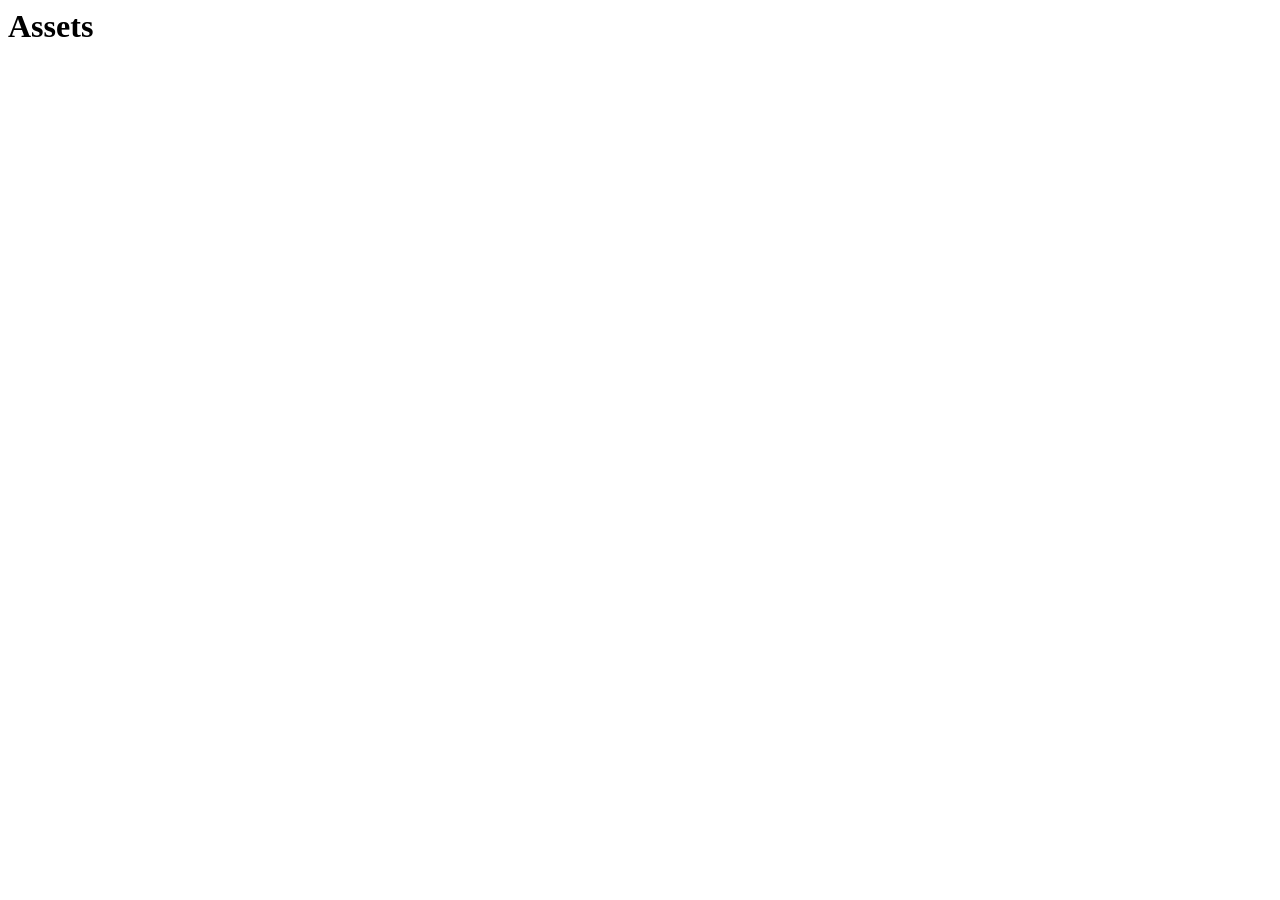
==== assets.html @ 7996a9a6 "første commit" ====
<html lang="da">
  <head>
    <meta charset="UTF-8" />
    <meta name="viewport" content="width=device-width, initial-scale=1.0" />
    <title>Document</title>
  </head>
  <body>
    <h1>Assets</h1>
  </body>
</html>
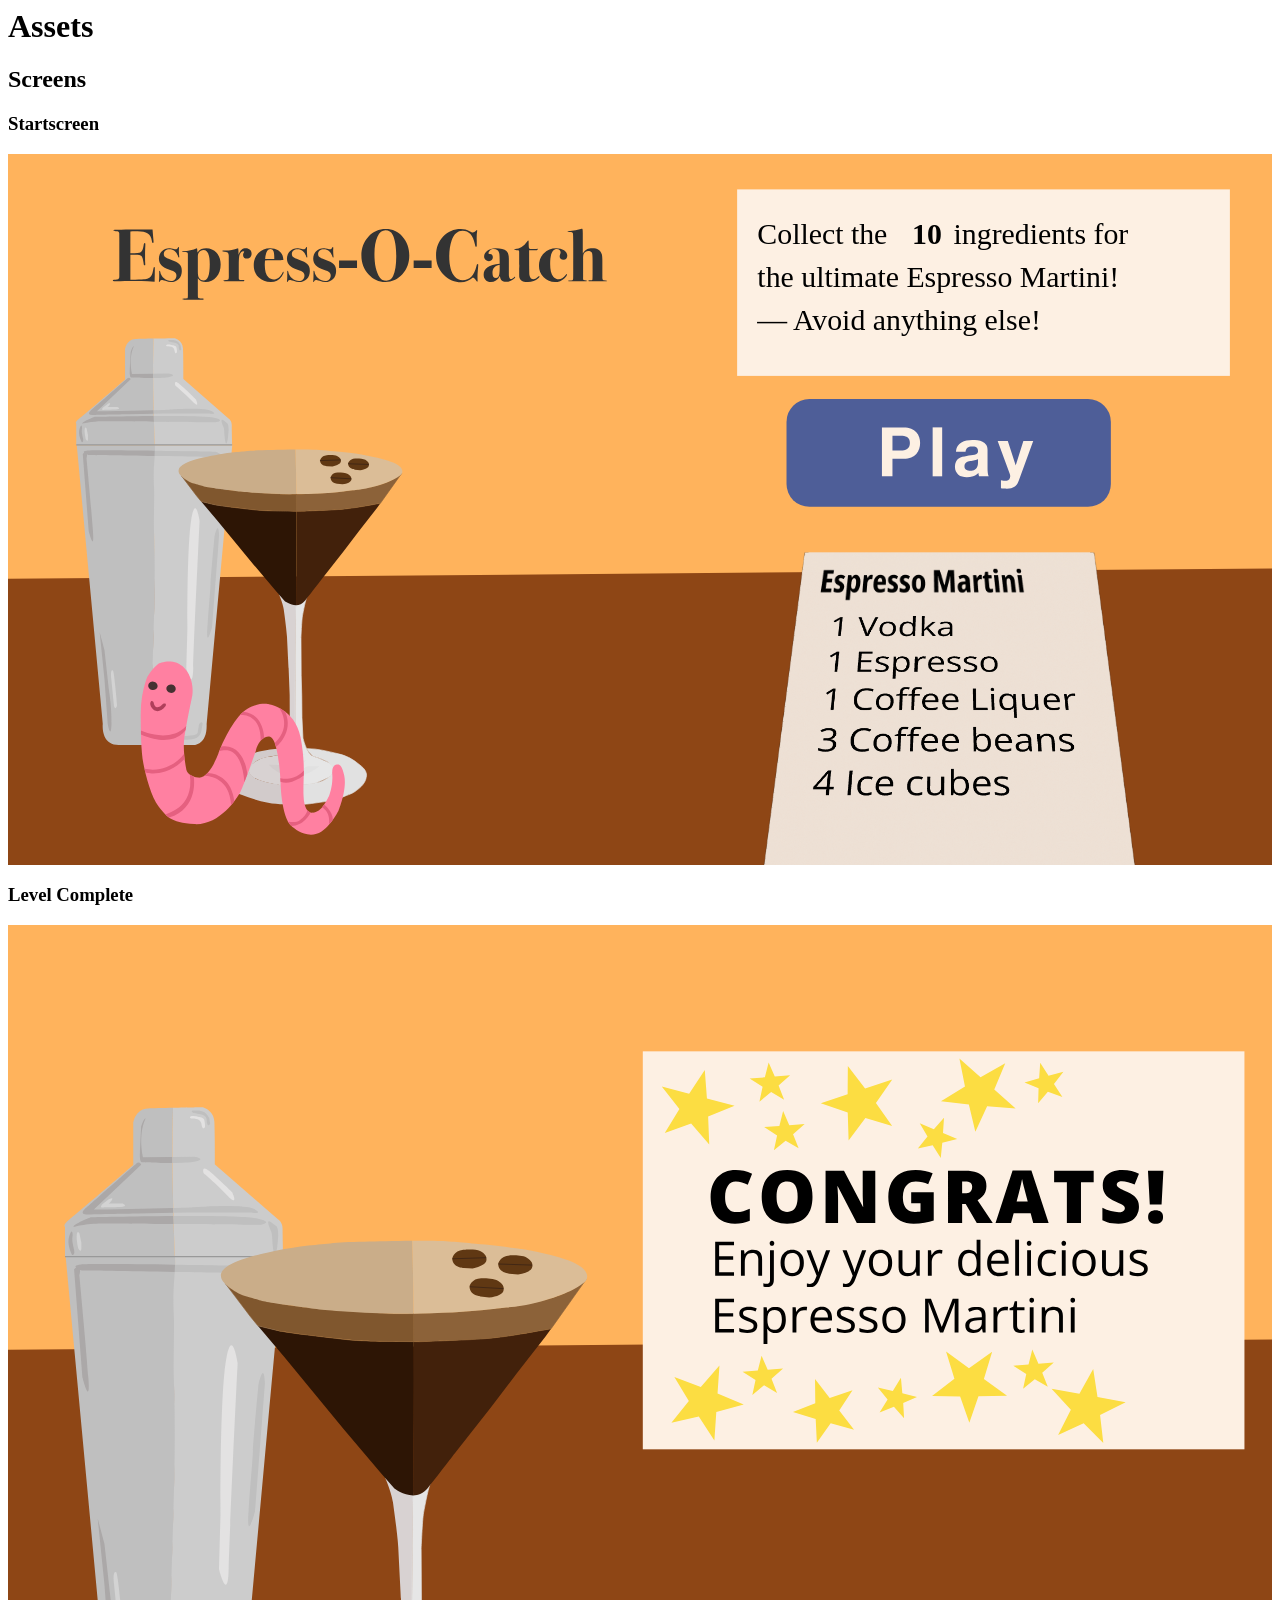
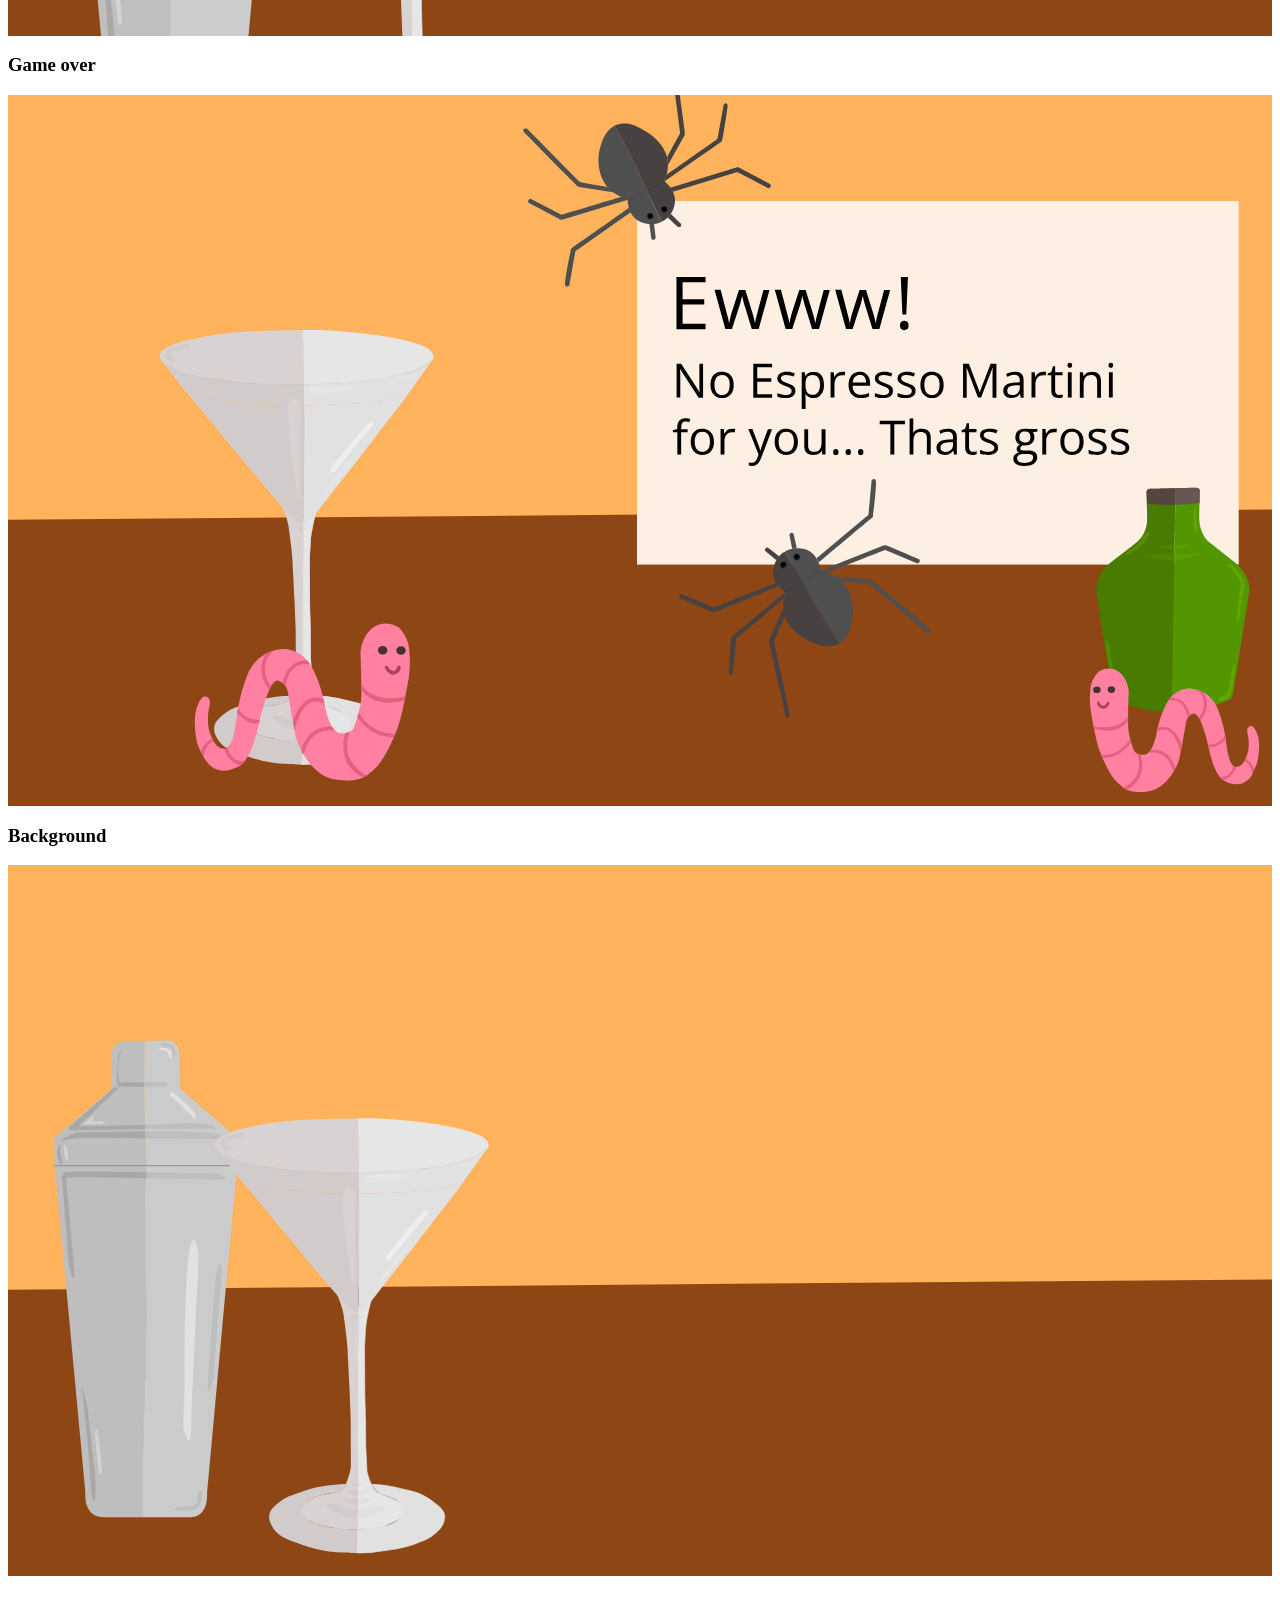
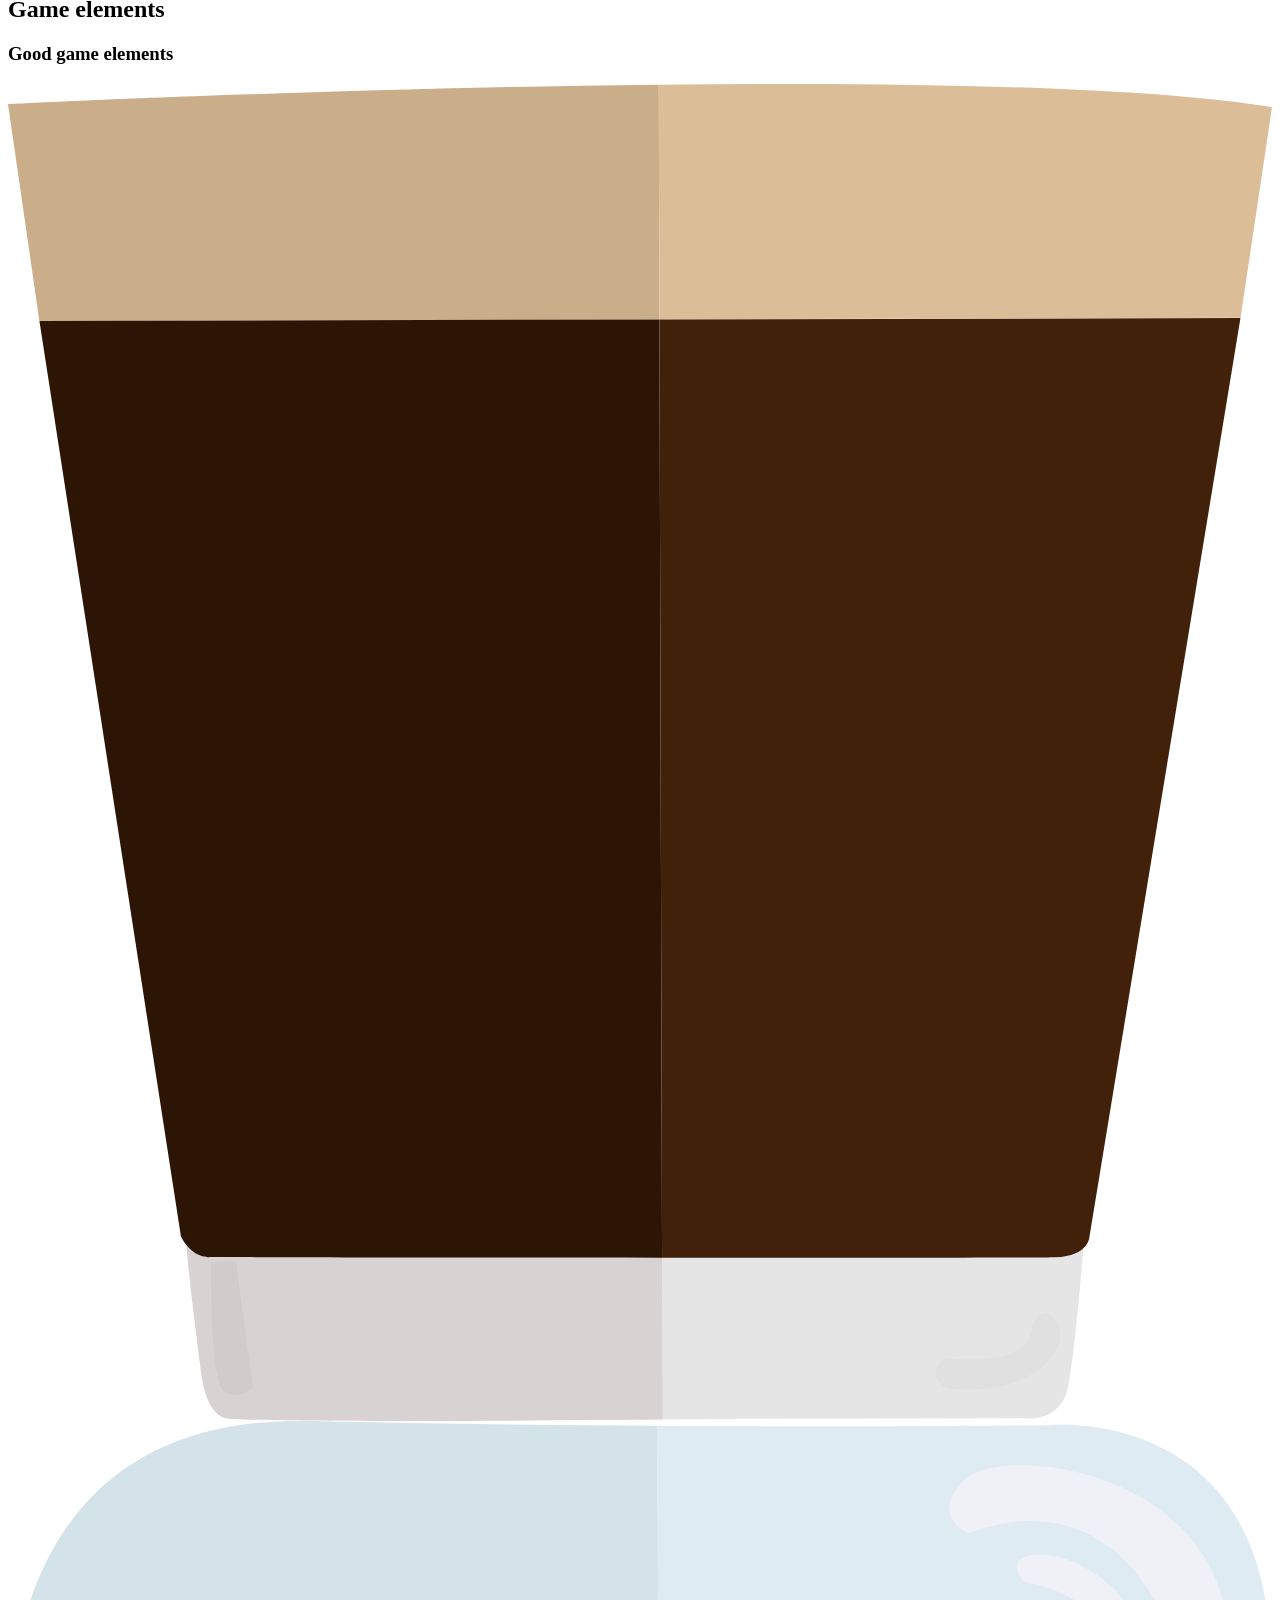
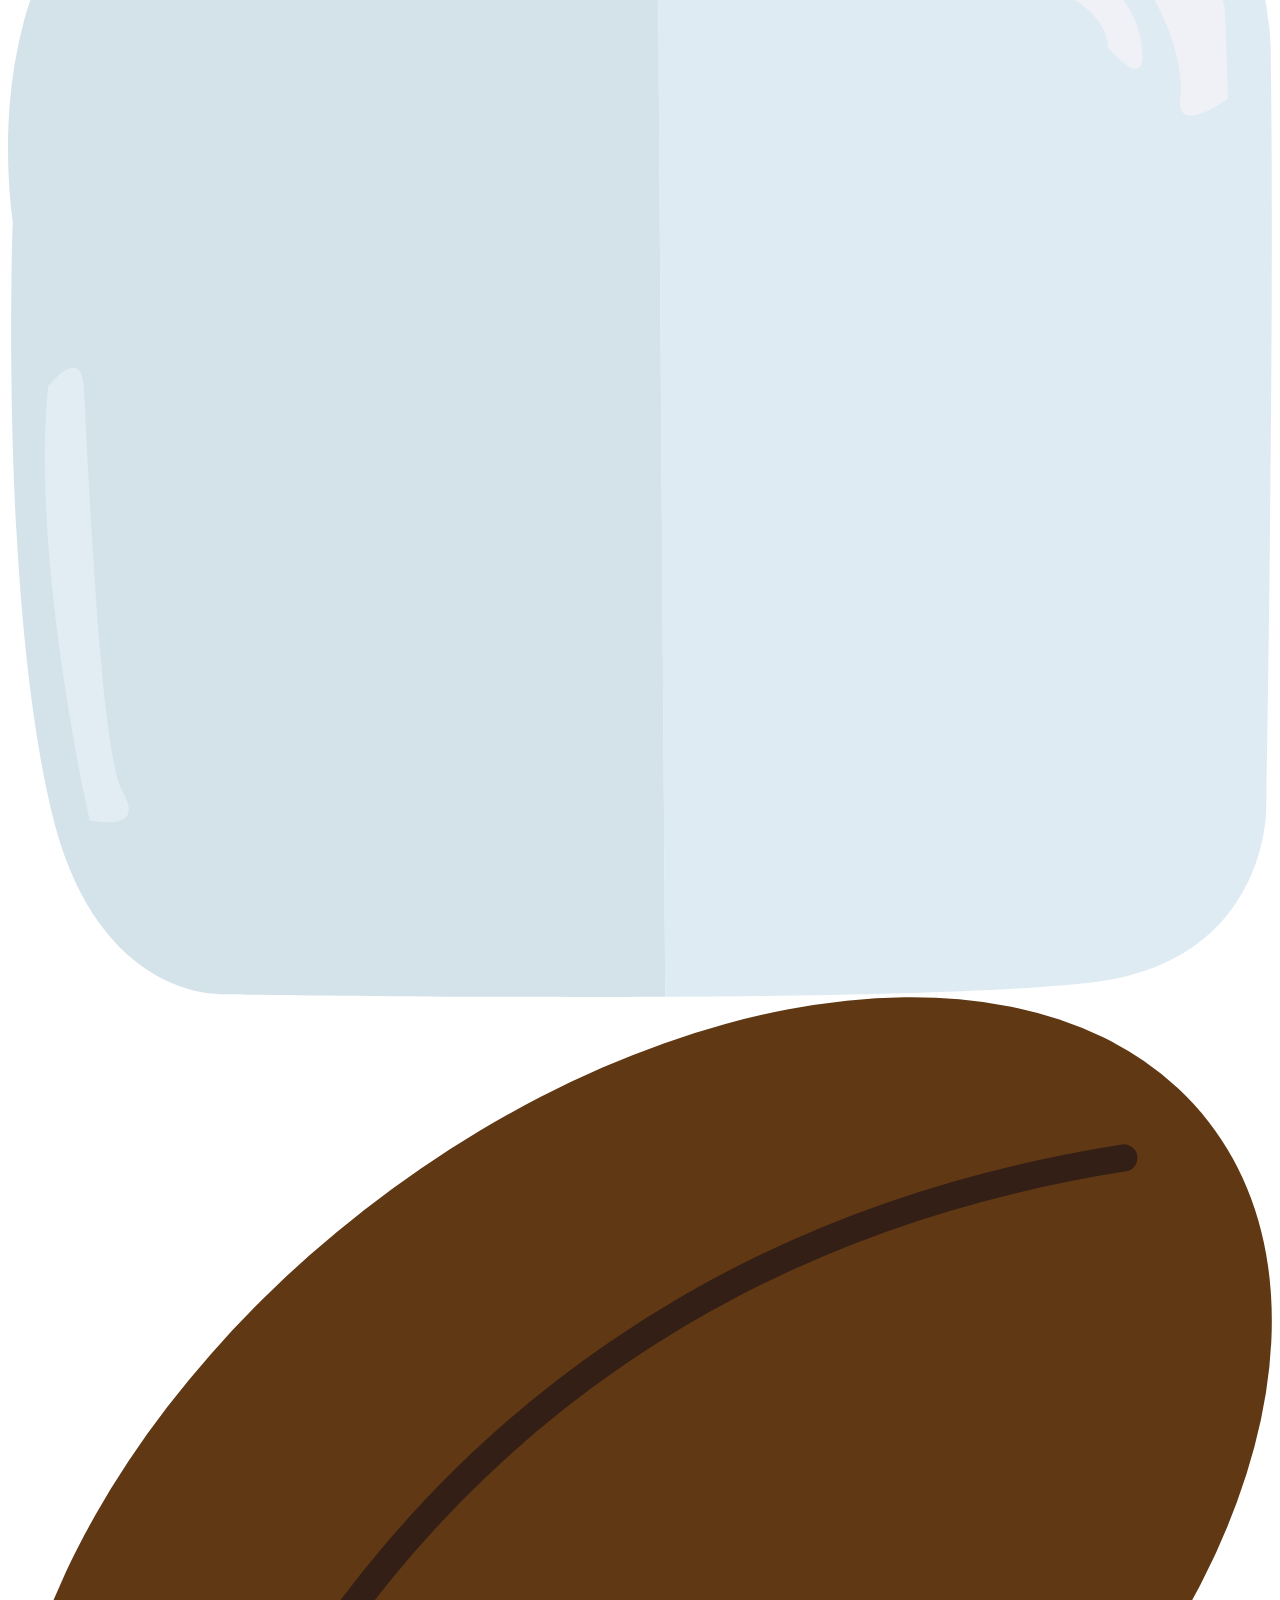
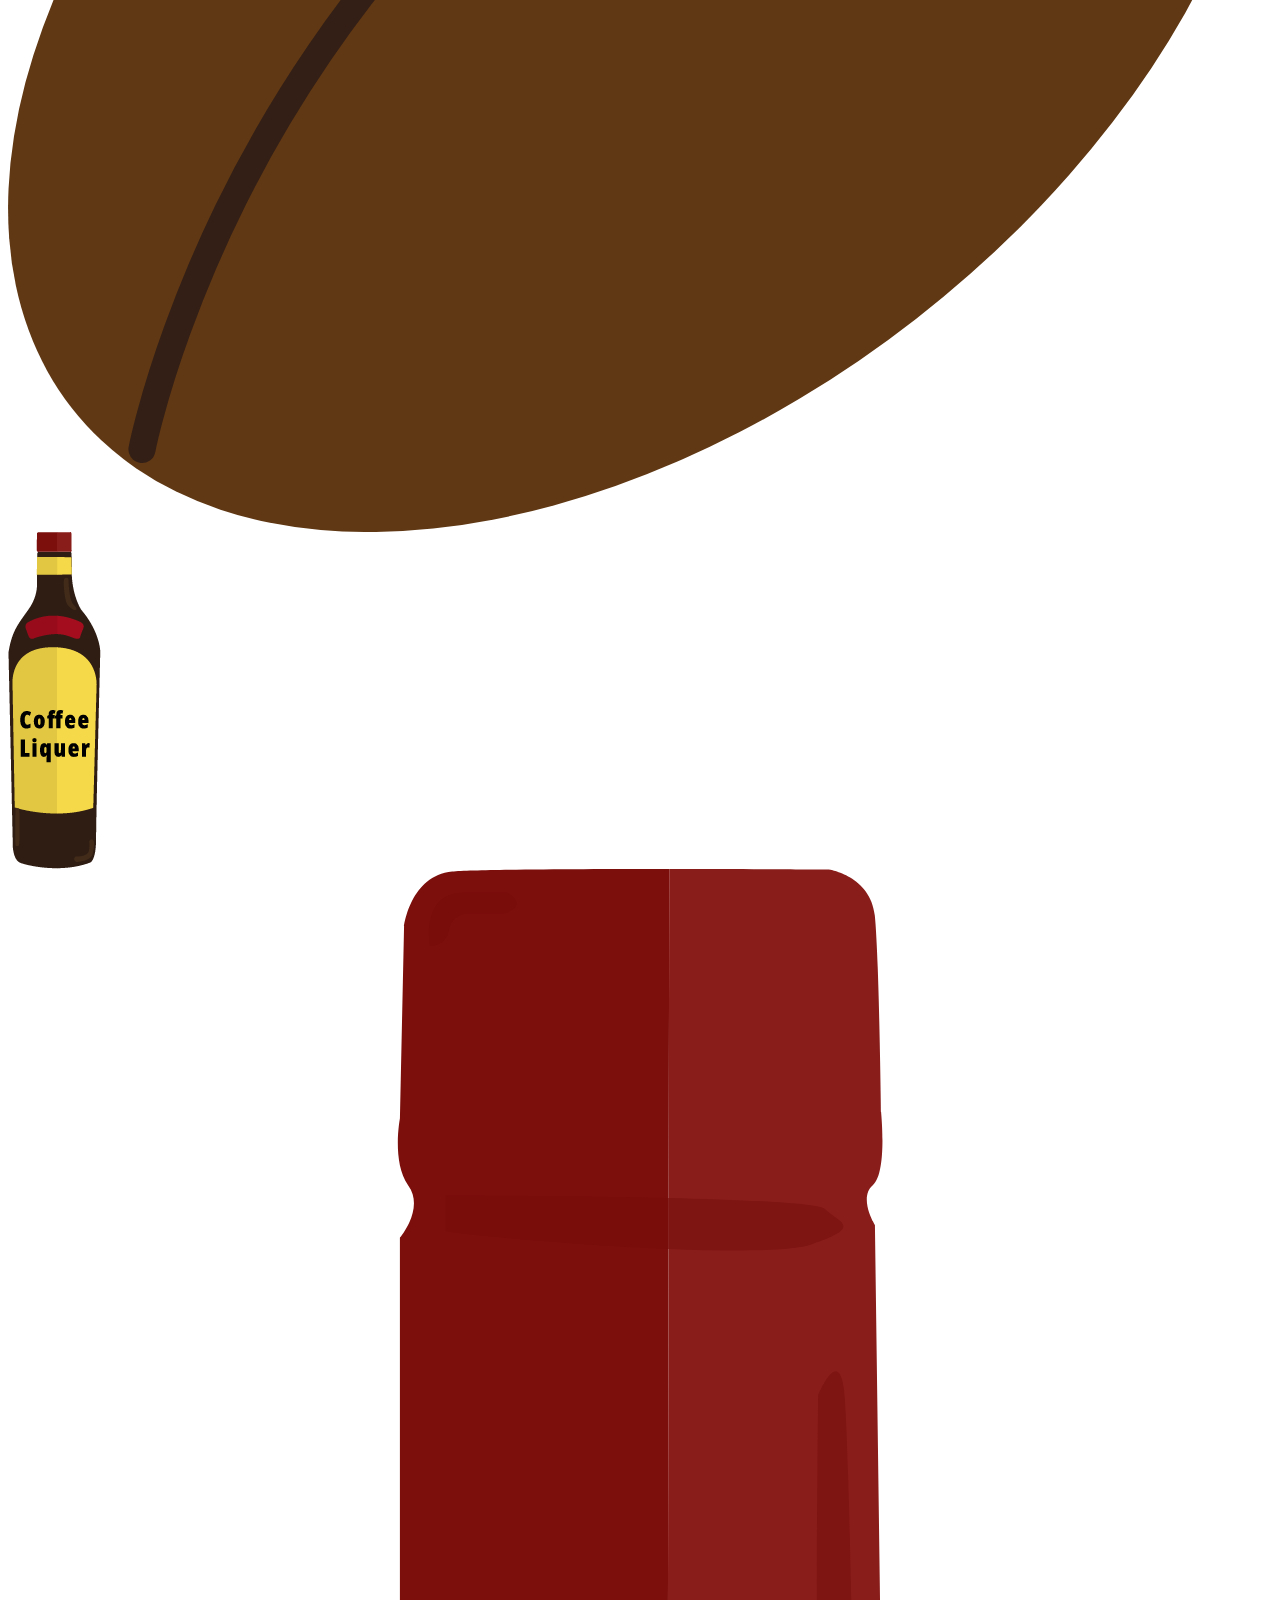
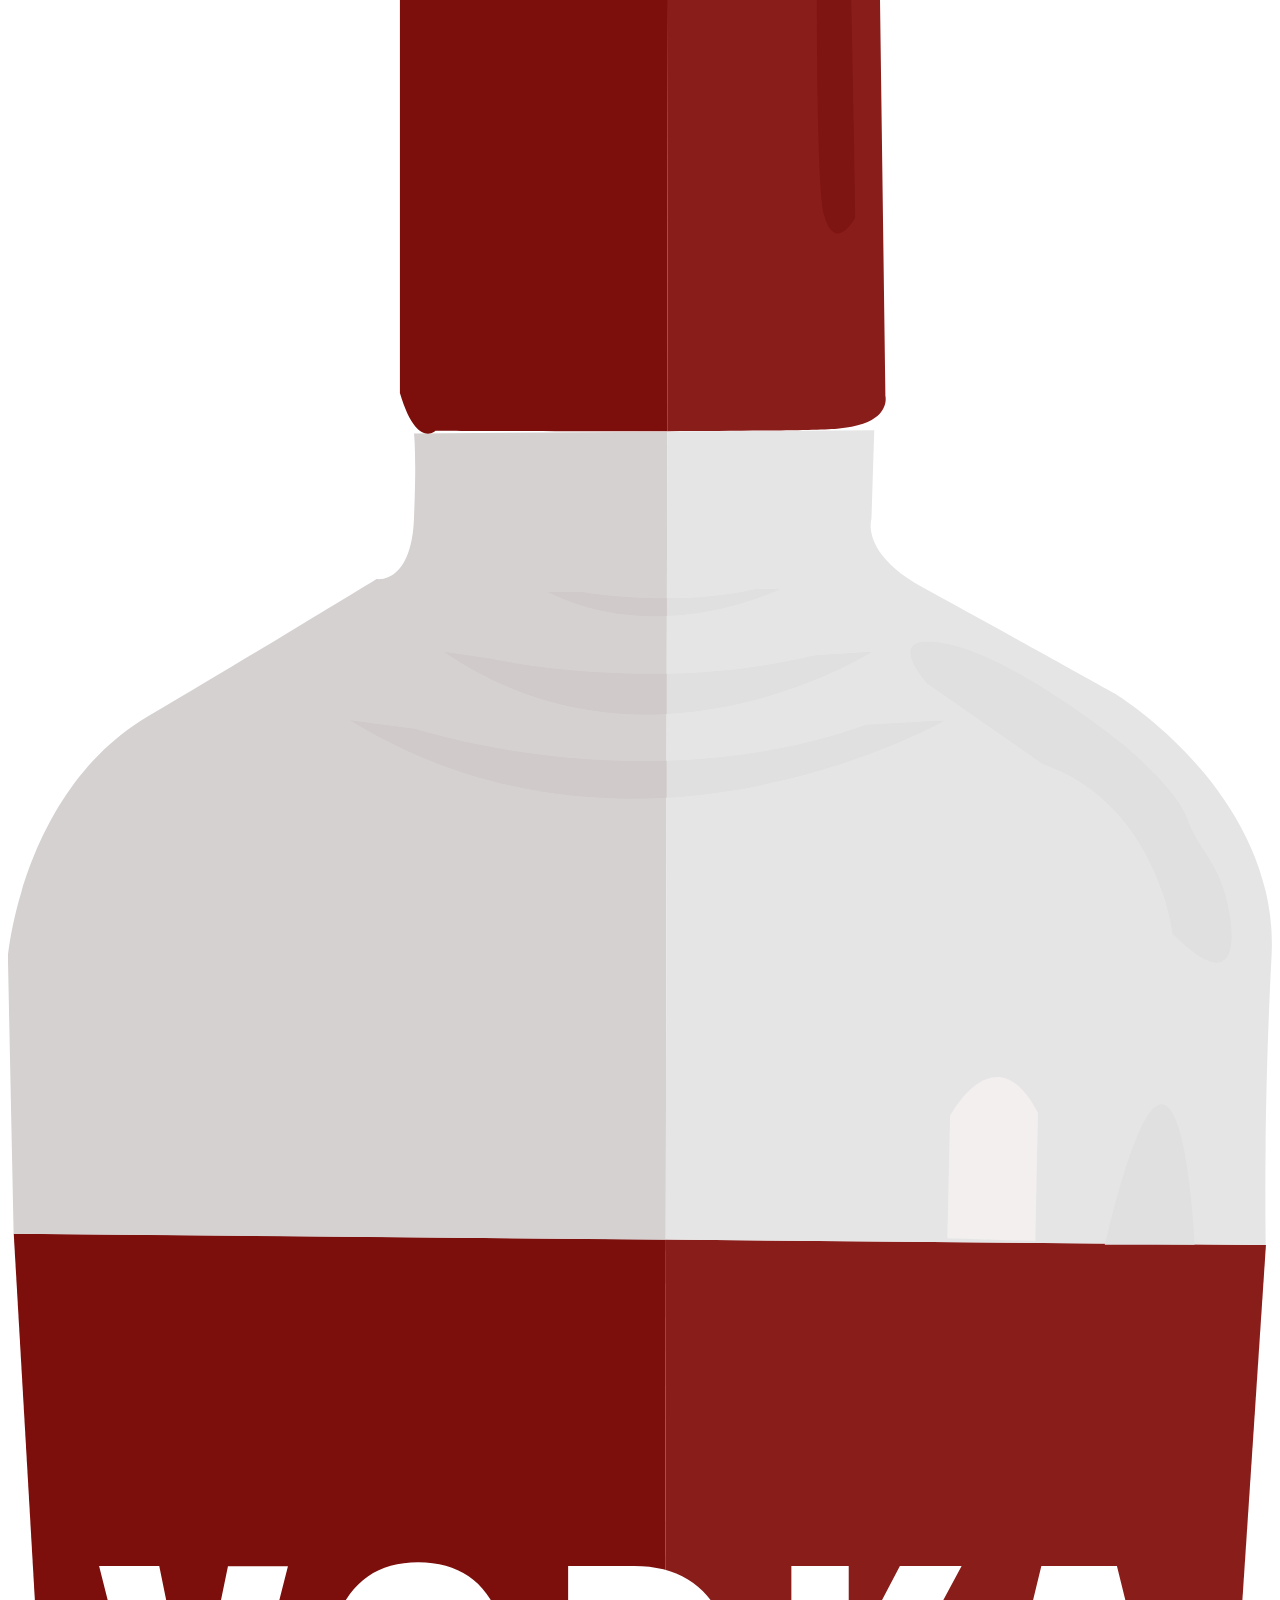
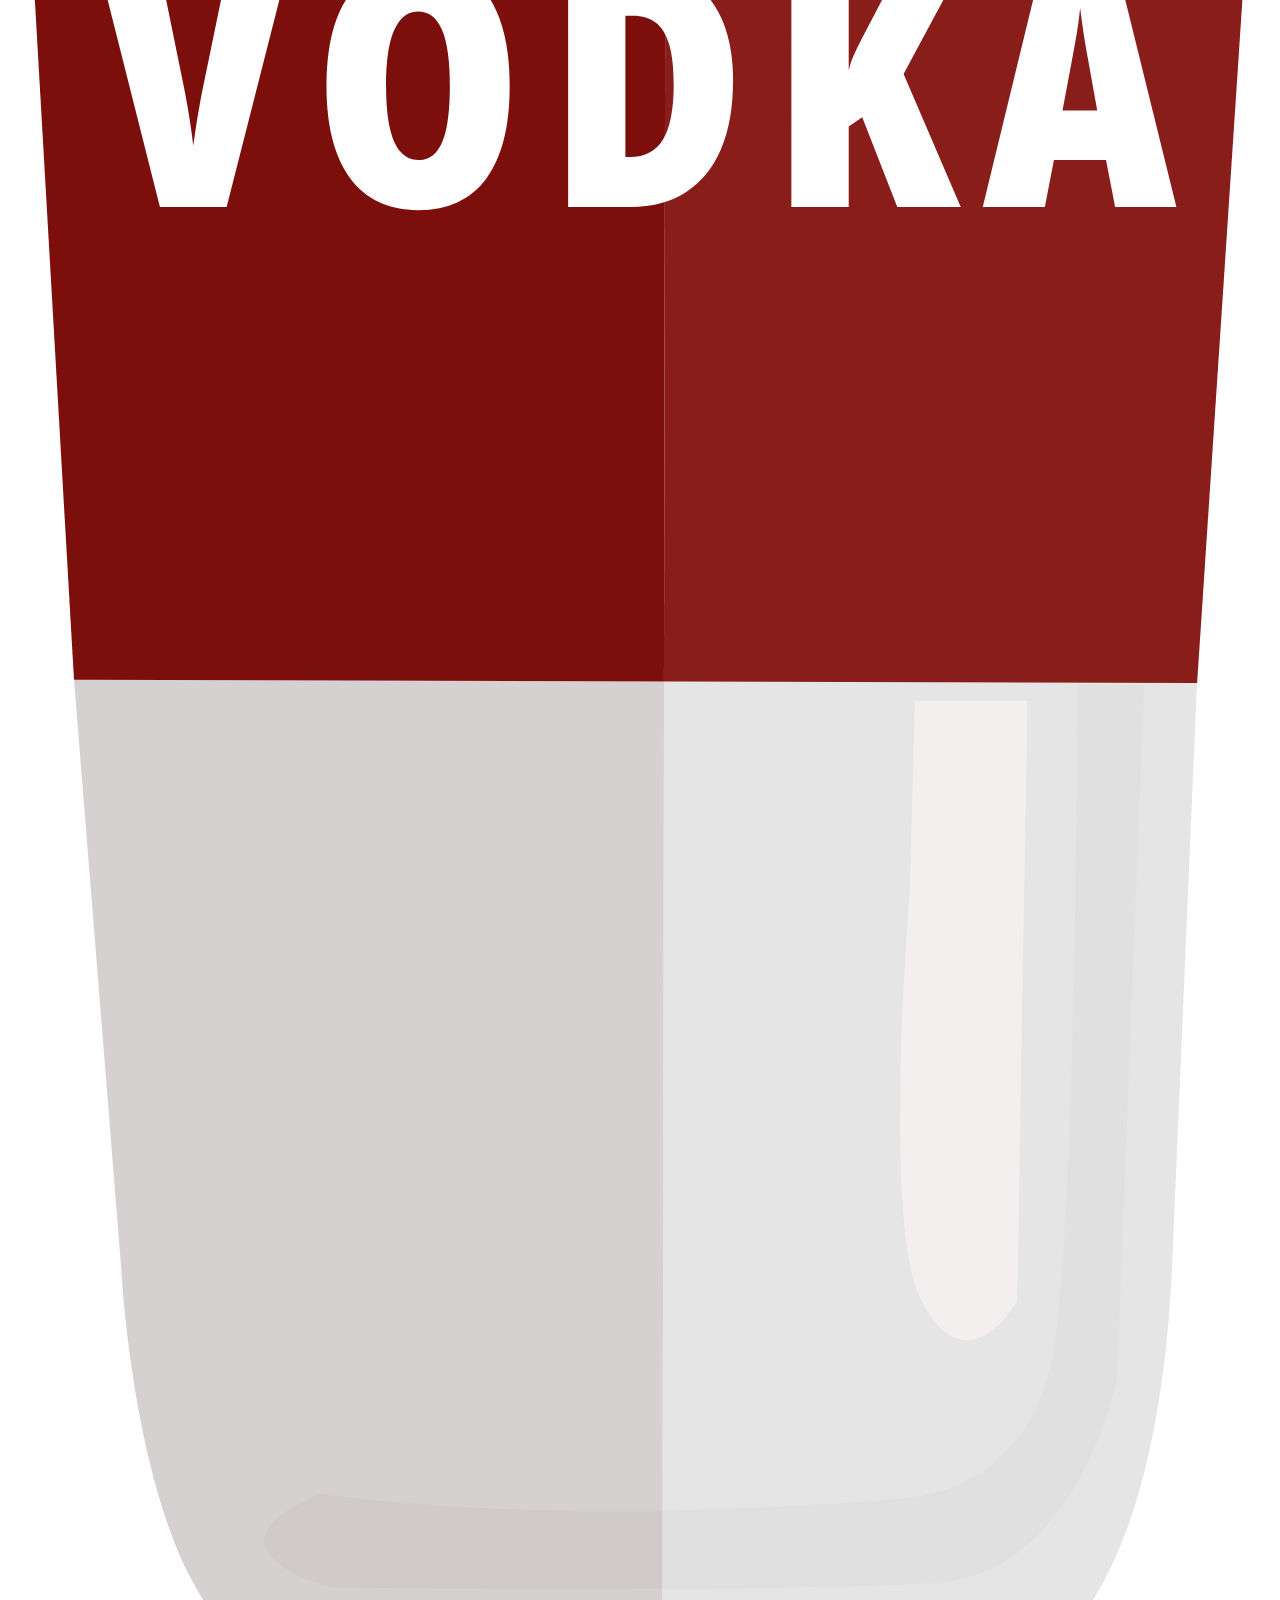
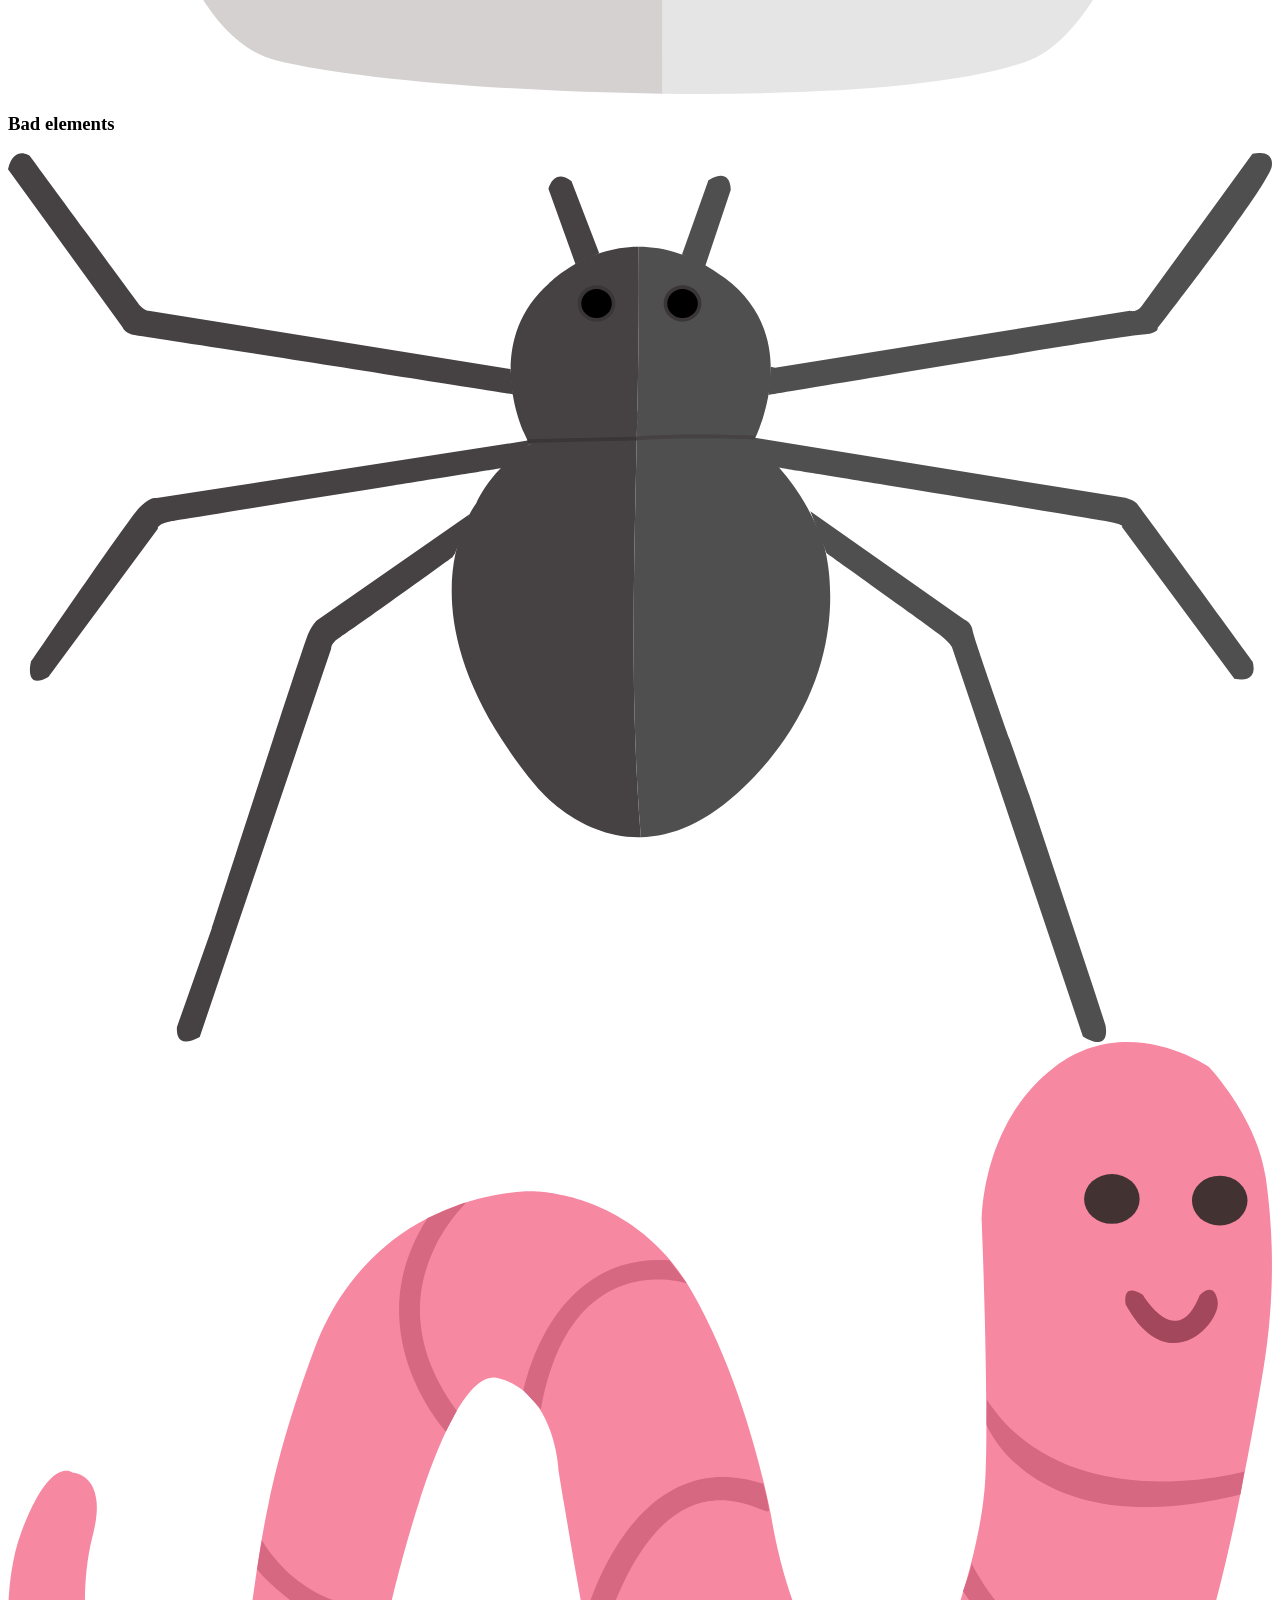
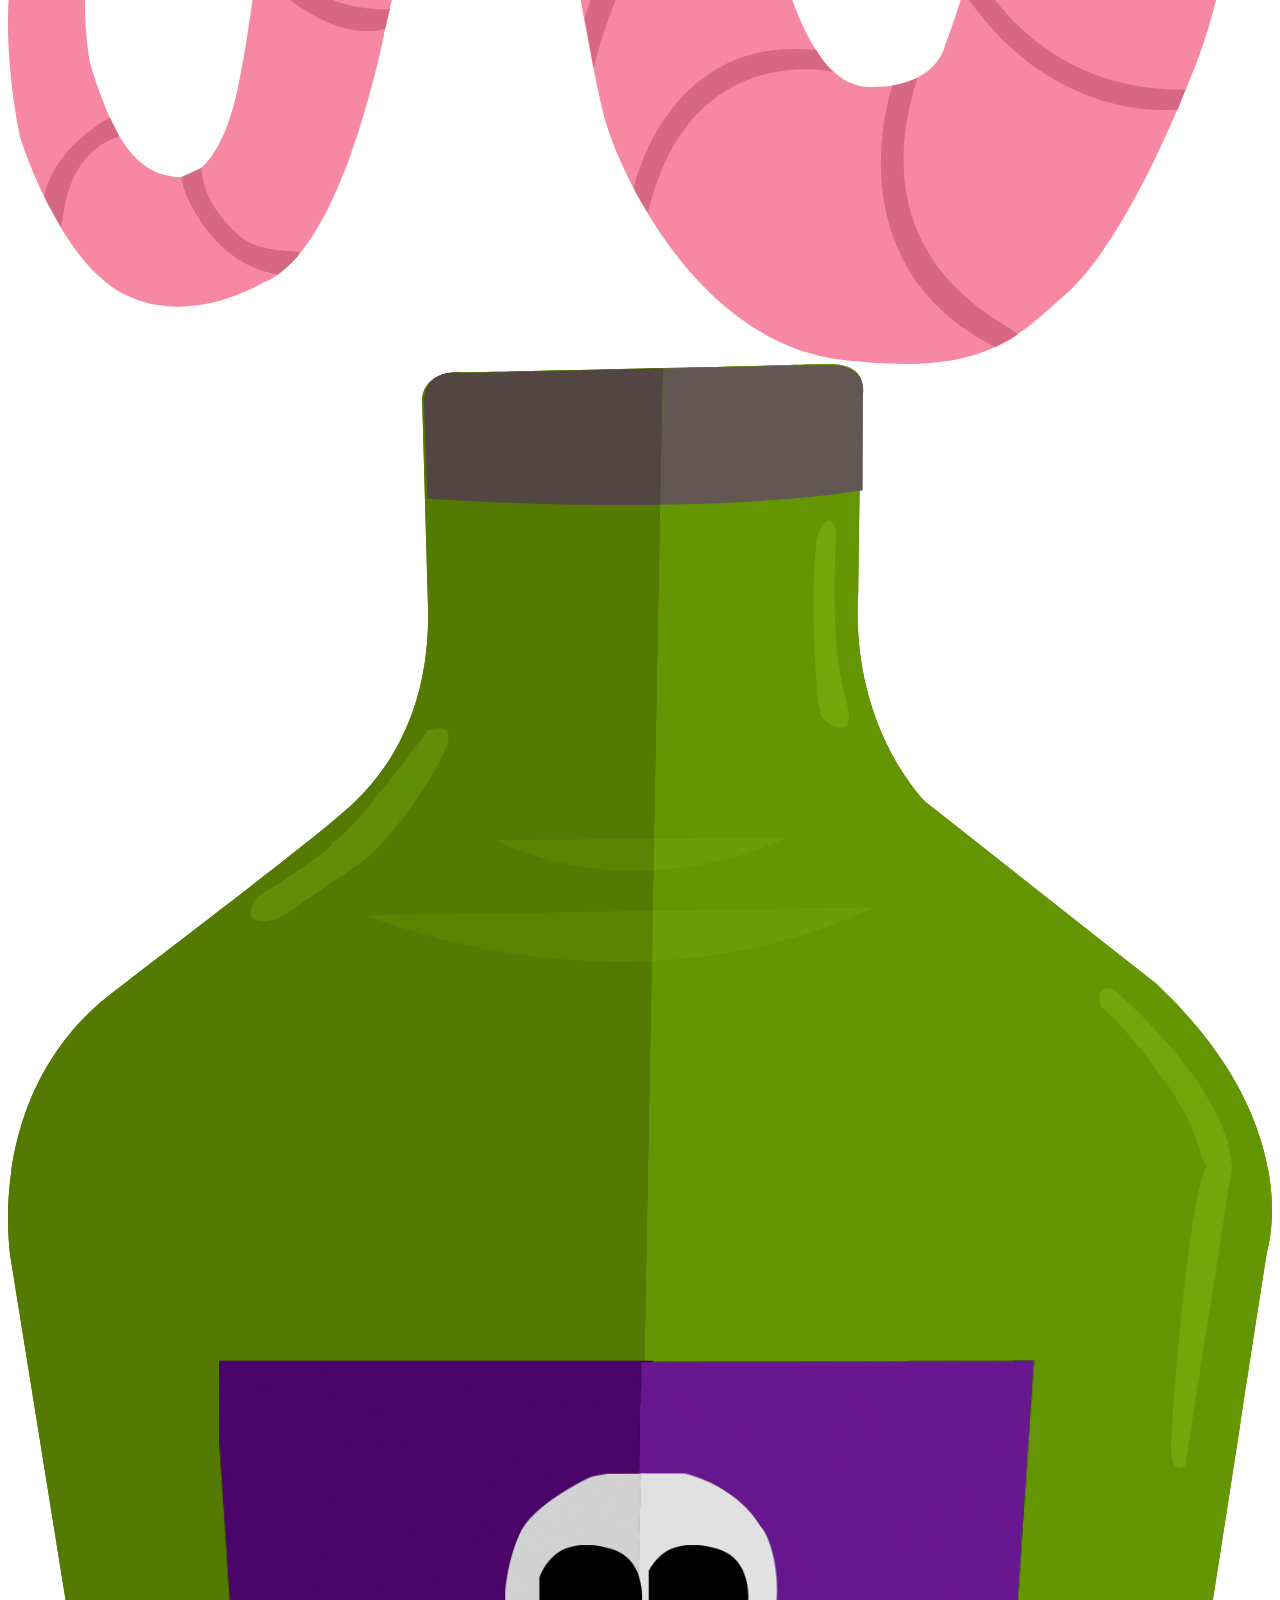
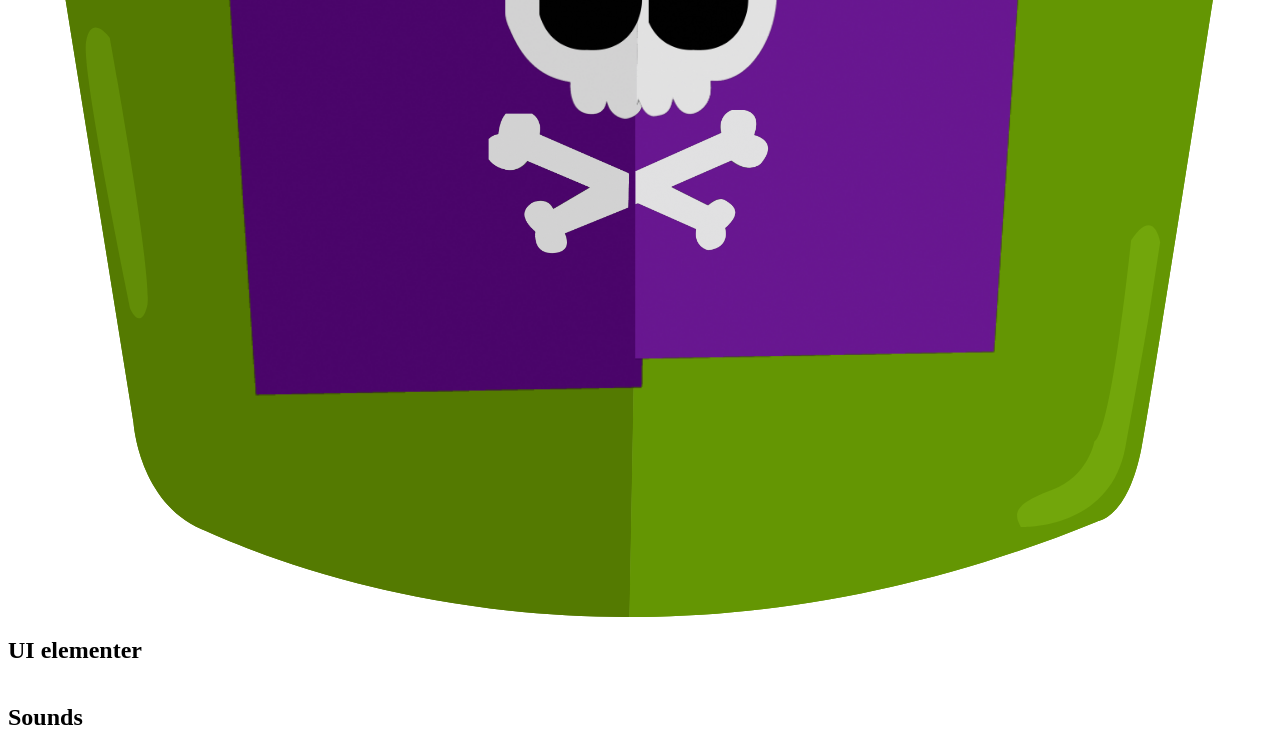
==== commit f8787d3f: "Assets" ====
--- a/assets.html
+++ b/assets.html
@@ -2,9 +2,38 @@
   <head>
     <meta charset="UTF-8" />
     <meta name="viewport" content="width=device-width, initial-scale=1.0" />
-    <title>Document</title>
+    <title>Assets</title>
   </head>
   <body>
-    <h1>Assets</h1>
+    <main>
+      <h1>Assets</h1>
+      <h2>Screens</h2>
+      <article>
+        <h3>Startscreen</h3>
+        <img src="svg/forside.svg" alt="Startscreen" />
+        <h3>Level Complete</h3>
+        <img src="svg/levelcomplete.svg" alt="Level complete" />
+        <h3>Game over</h3>
+        <img src="svg/gameover.svg" alt="Game over" />
+        <h3>Background</h3>
+        <img src="svg/spilskærm.svg" alt="Game background" />
+      </article>
+      <h2>Game elements</h2>
+      <article>
+        <h3>Good game elements</h3>
+        <img src="svg/espresso.svg" alt="Espresso" />
+        <img src="svg/isterning.svg" alt="Icecube" />
+        <img src="svg/kaffebonne.svg" alt="Coffee bean" />
+        <img src="svg/kahlua.png" alt="Coffee liquor" />
+        <img src="svg/vodka.svg" alt="" />
+        <h3>Bad elements</h3>
+        <img src="svg/edderkop.svg" alt="Spider" />
+        <img src="svg/orm.svg" alt="Worm" />
+        <img src="svg/gift.svg" alt="Poison" />
+      </article>
+      <h2>UI elementer</h2>
+      <article><img src="" alt="" /></article>
+      <h2>Sounds</h2>
+    </main>
   </body>
 </html>
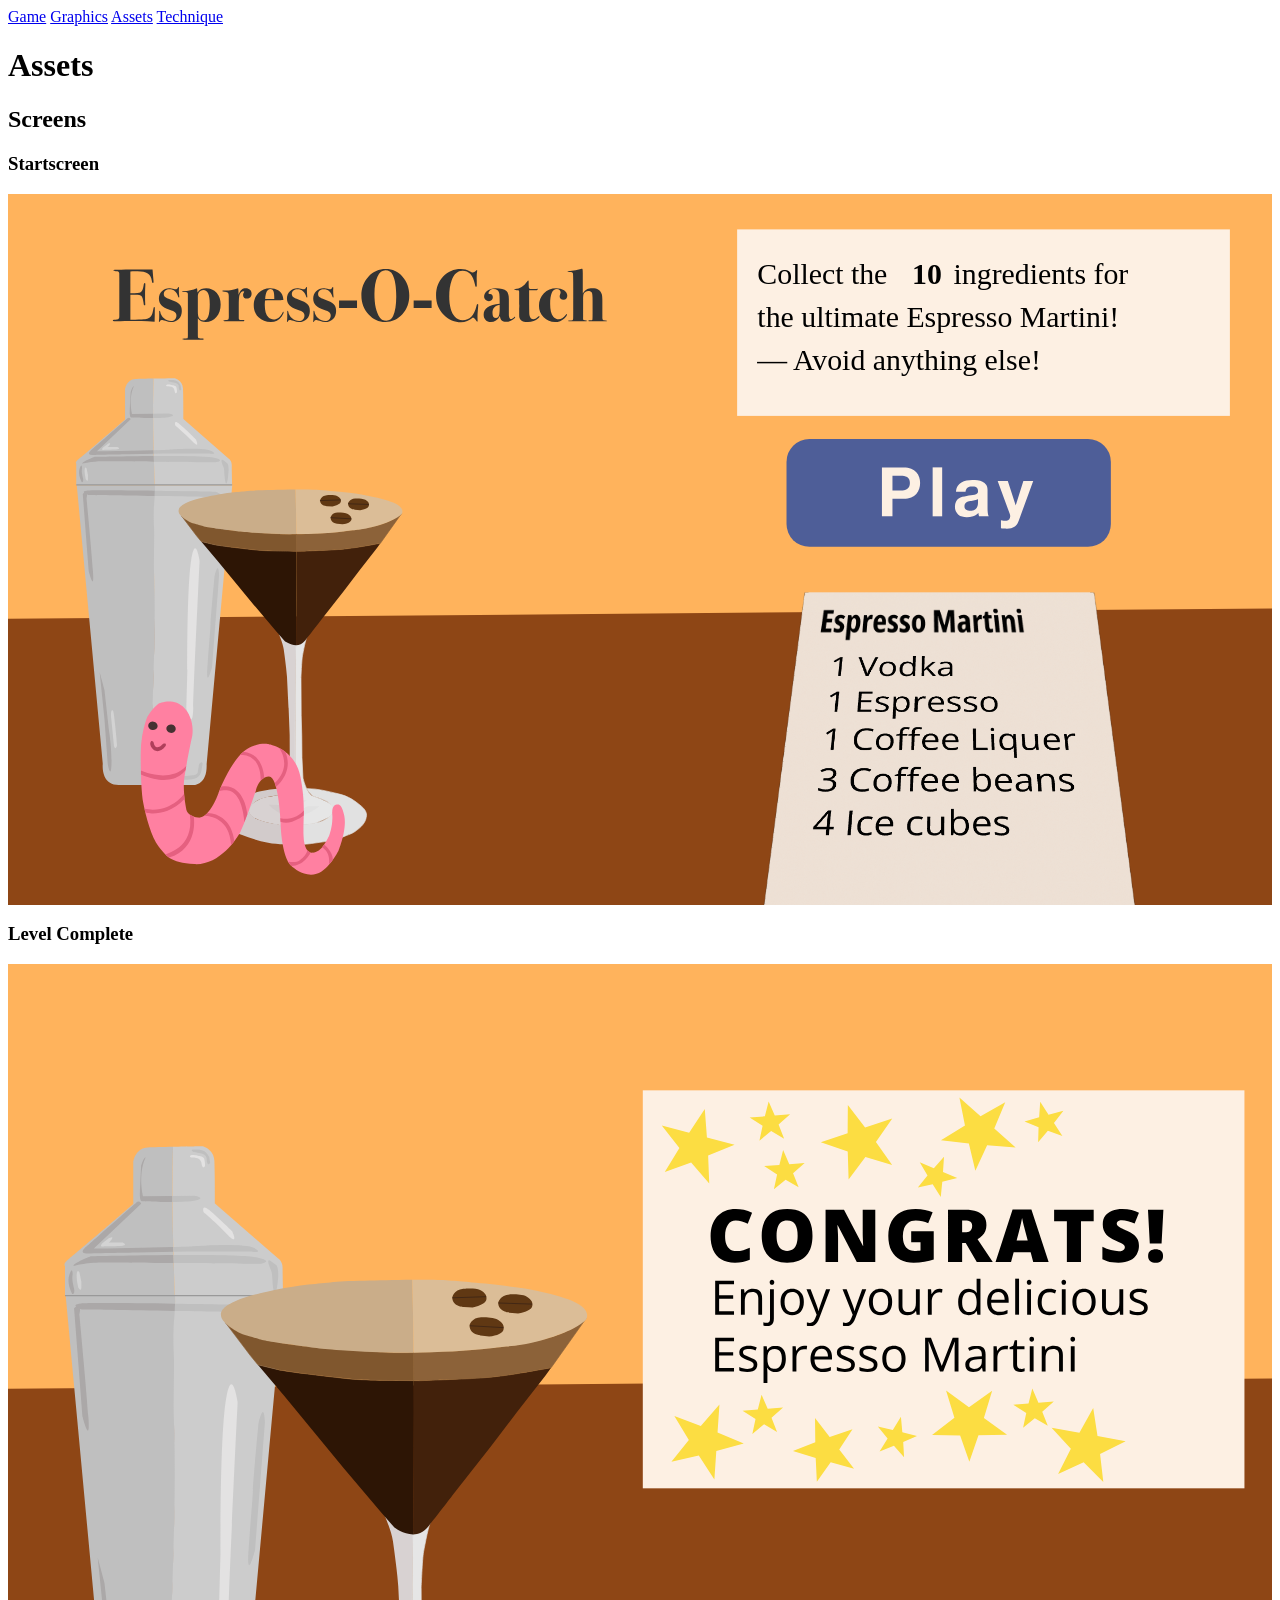
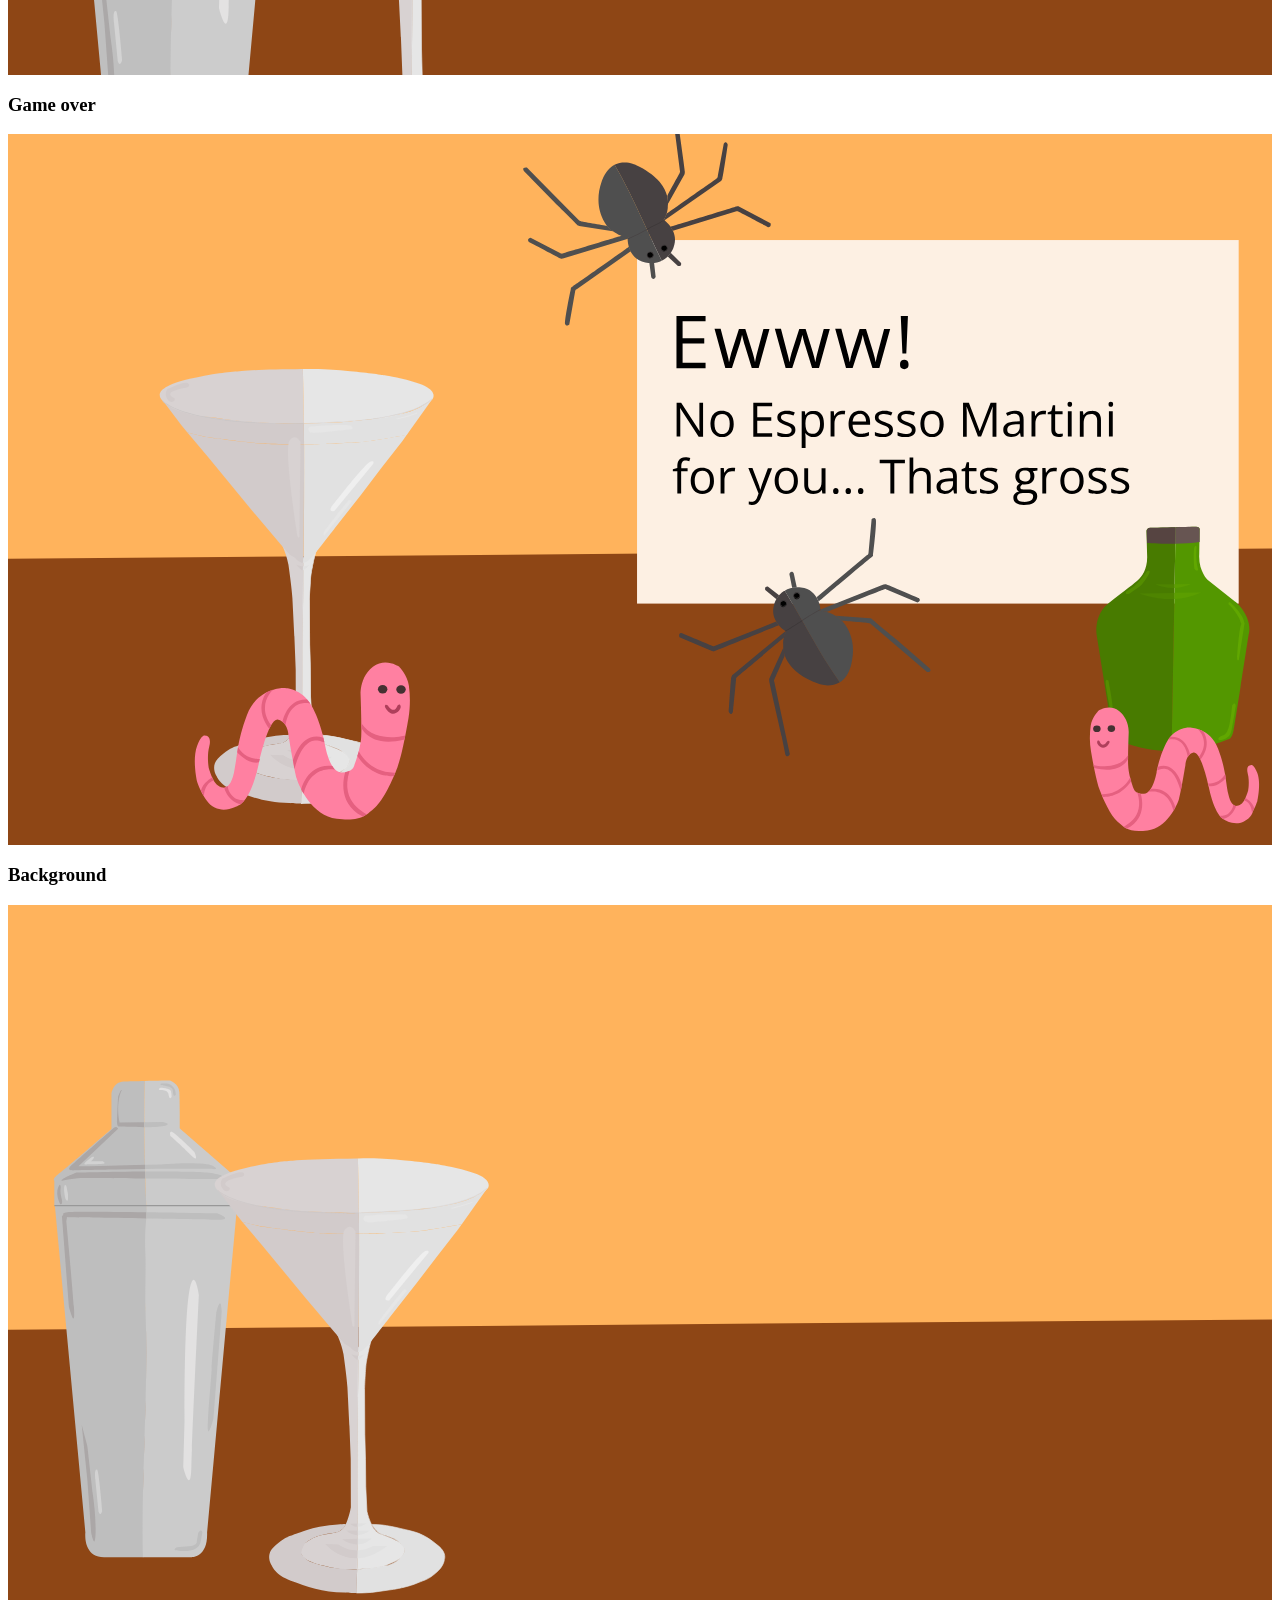
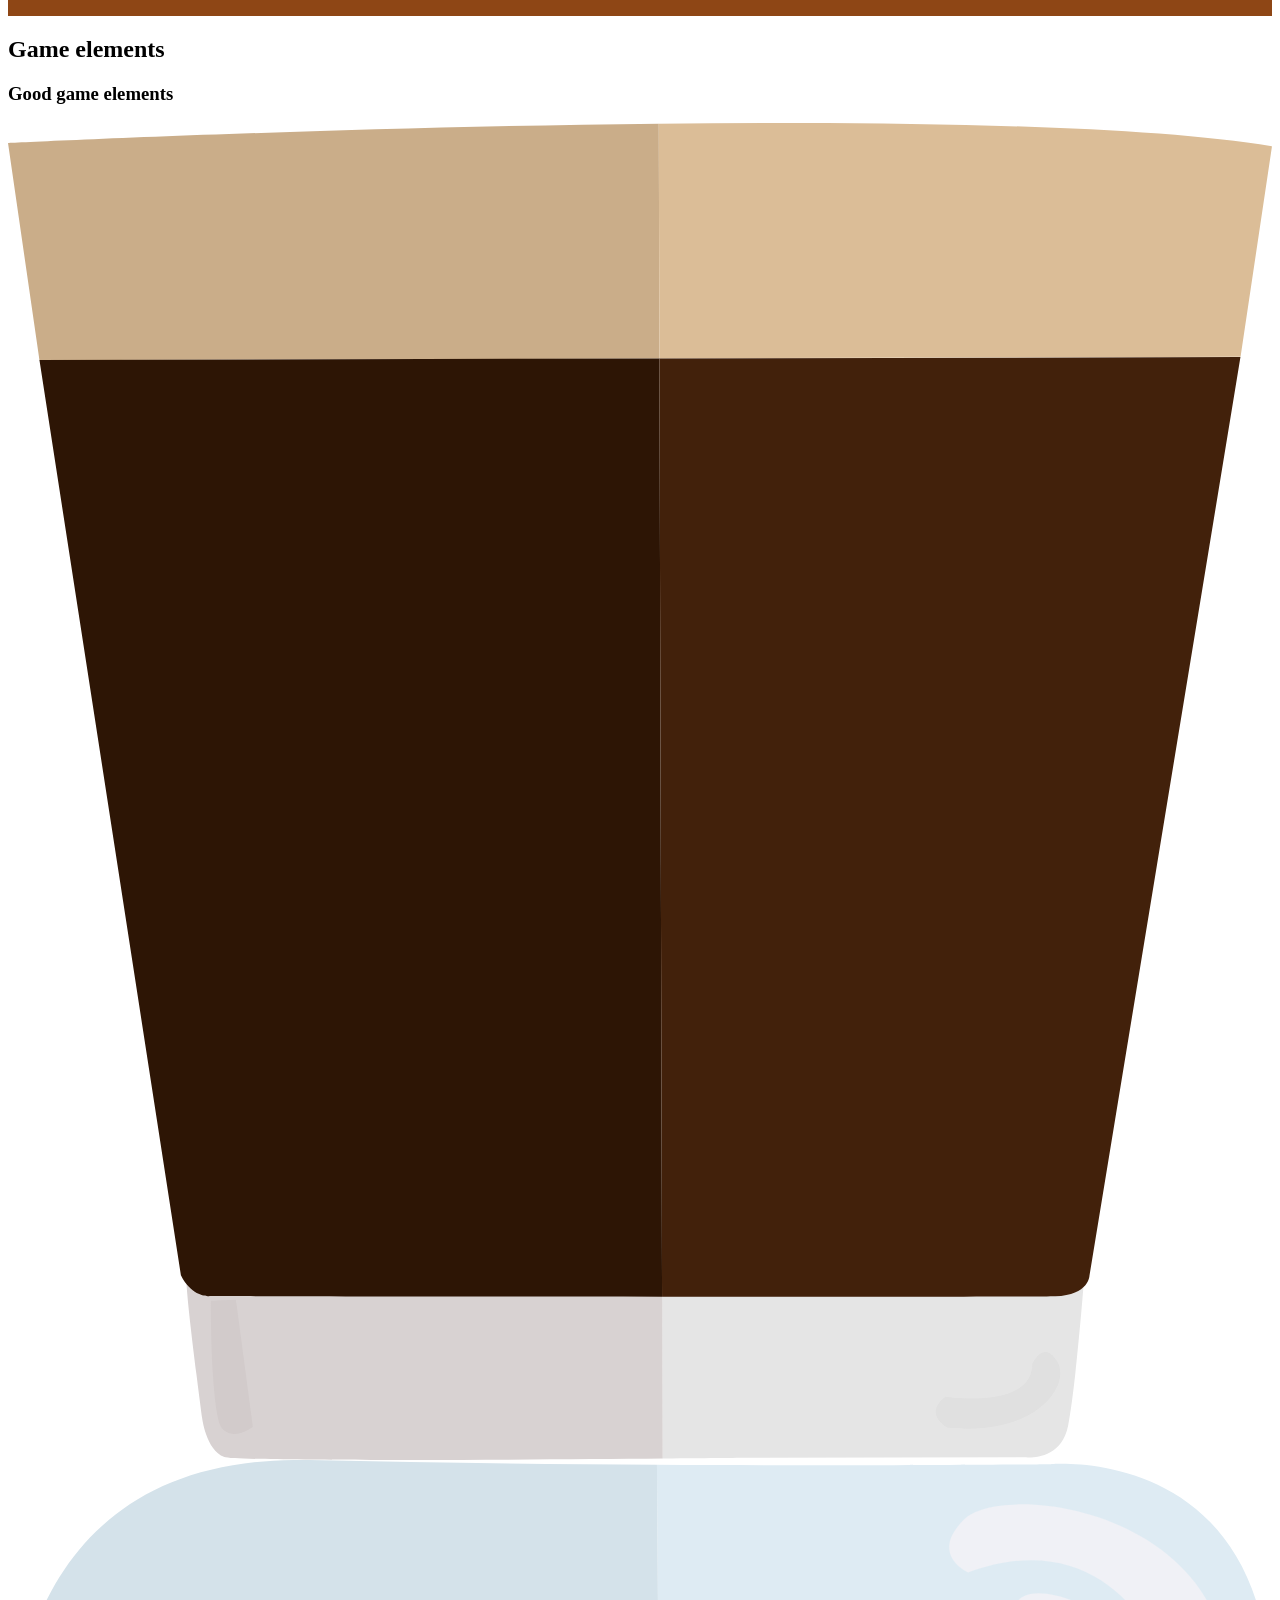
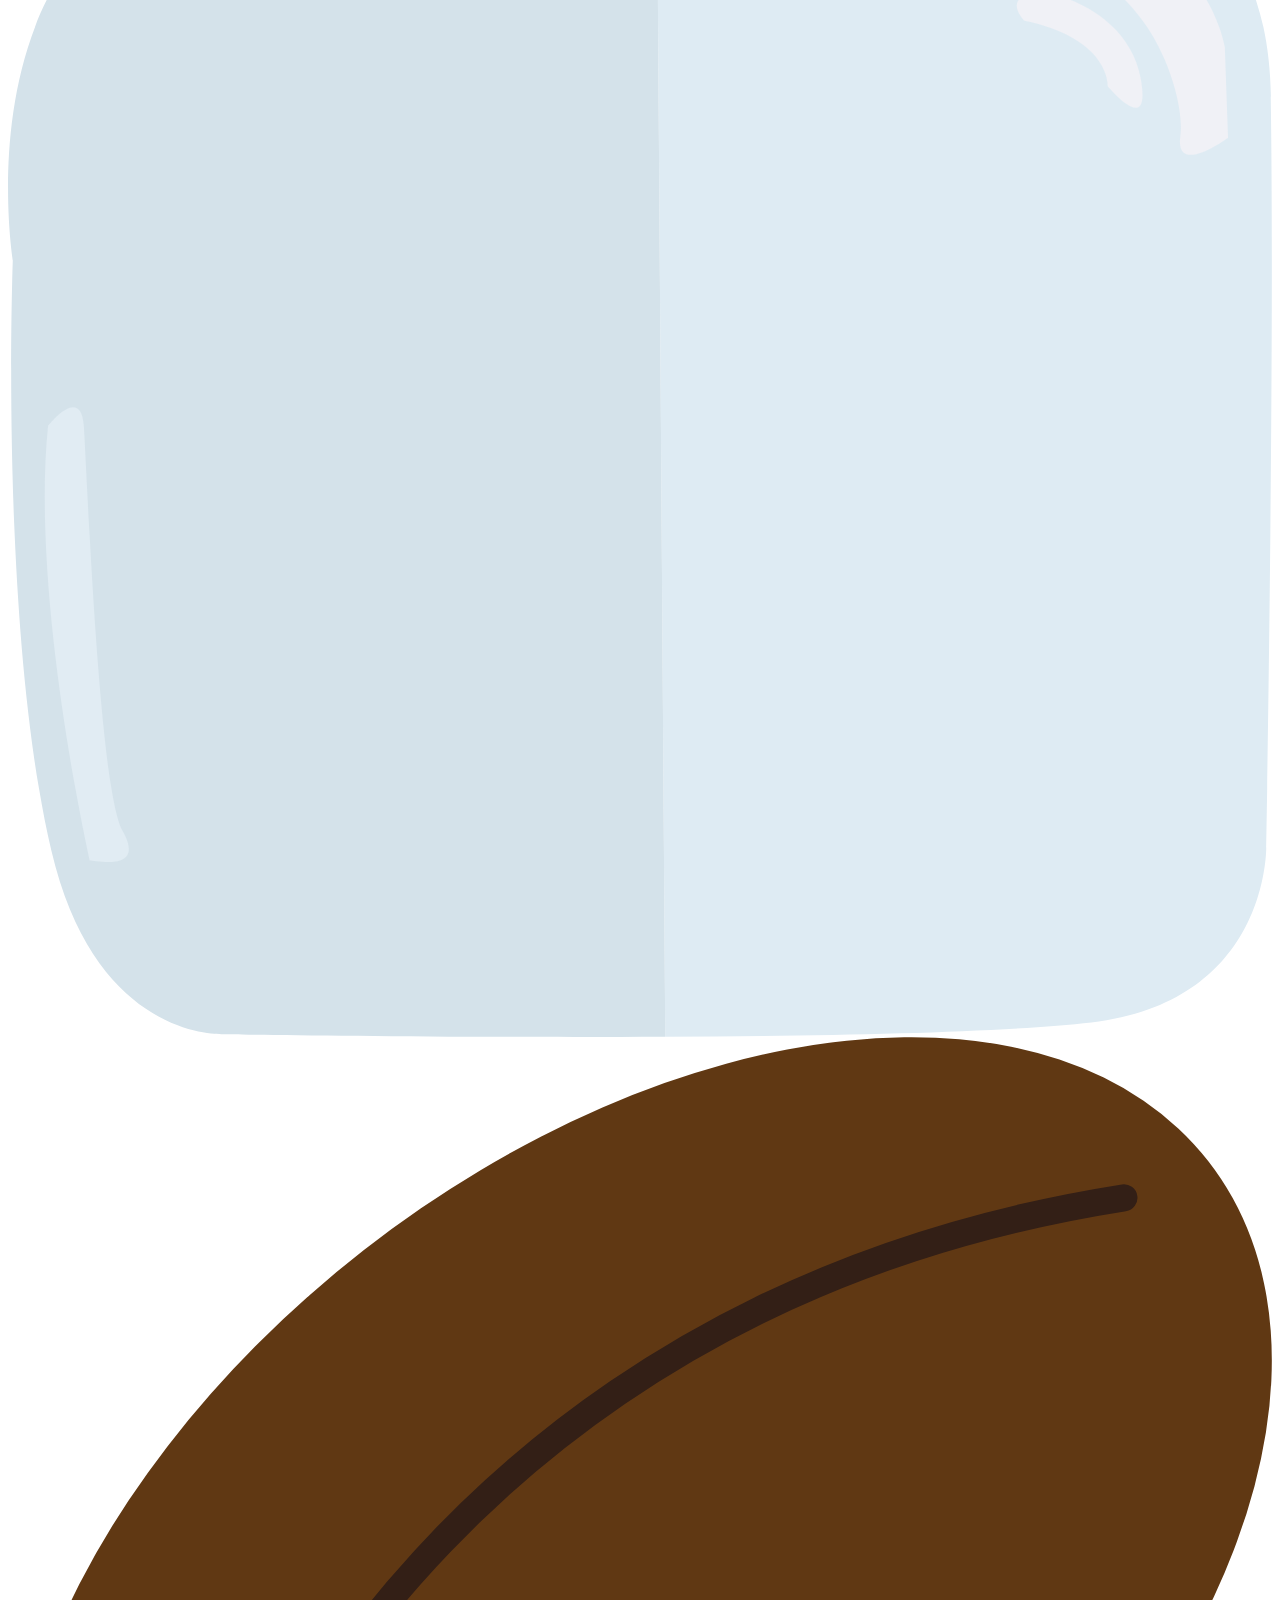
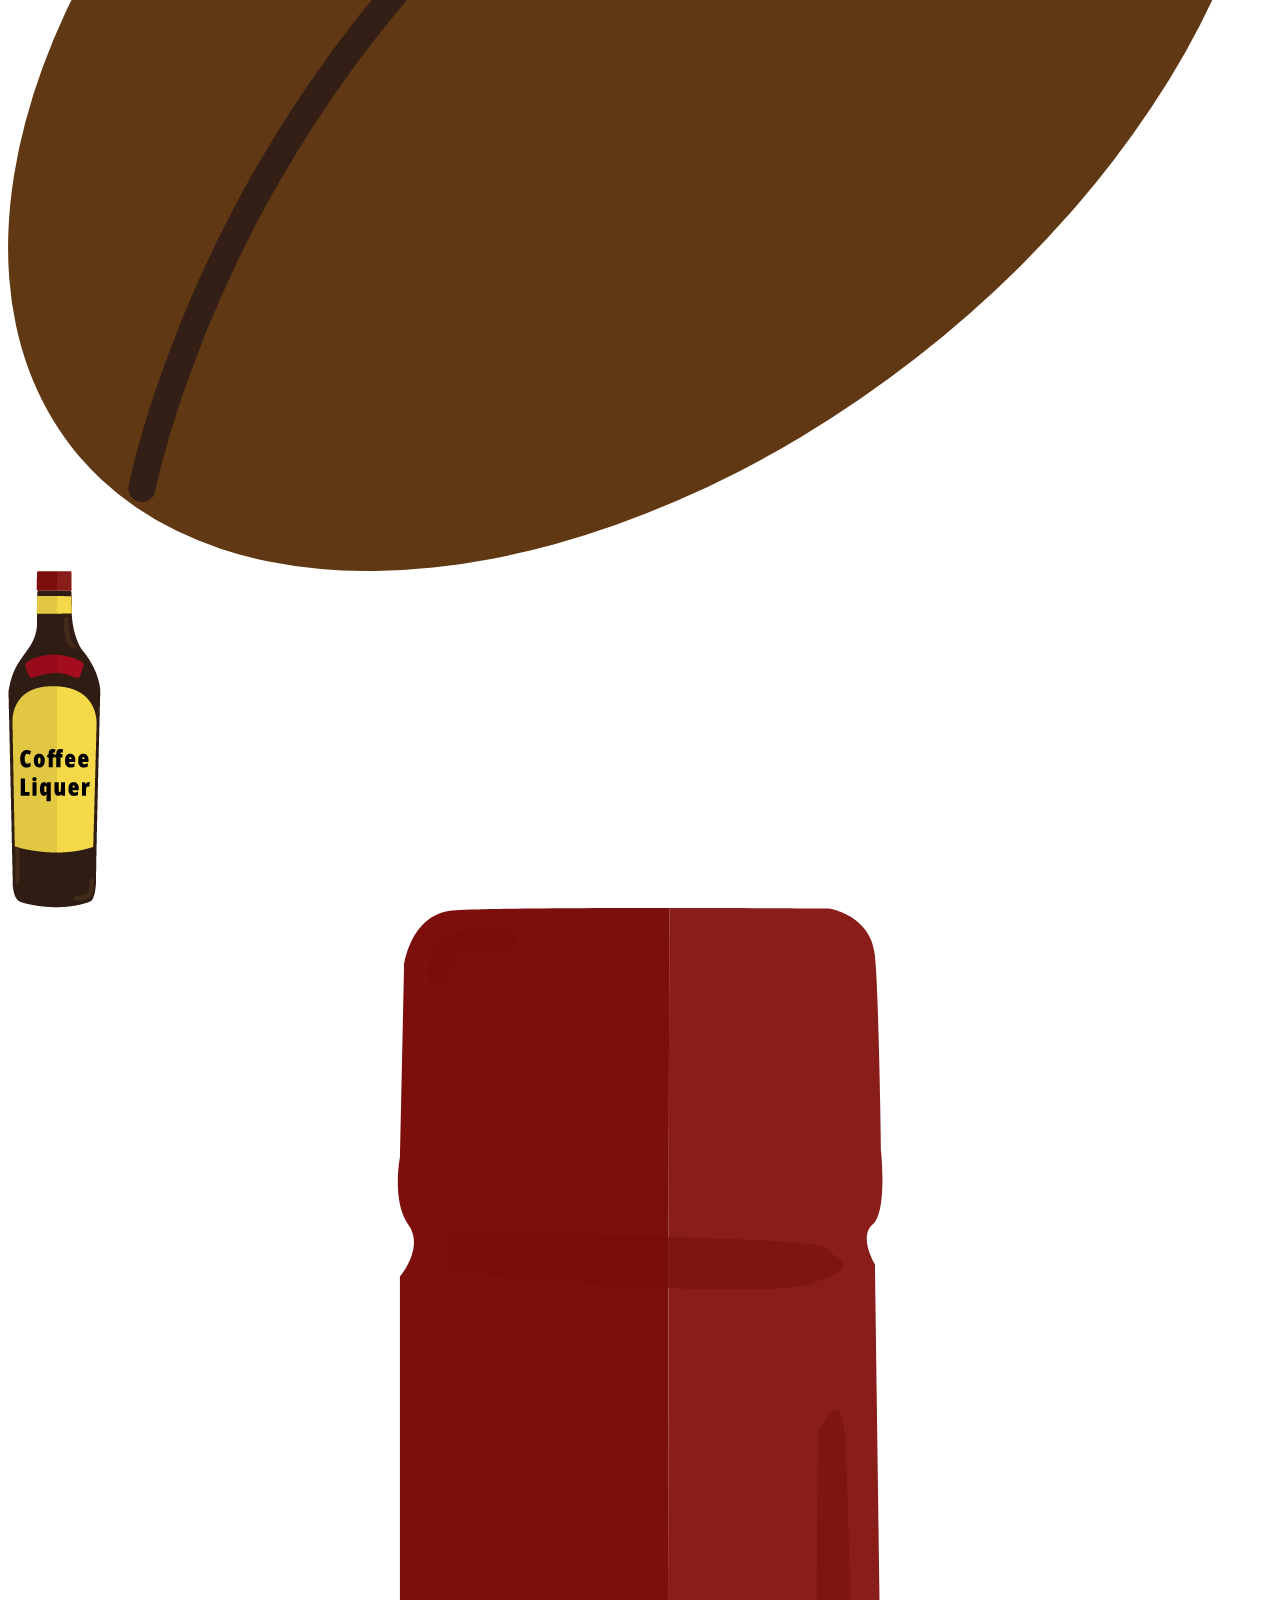
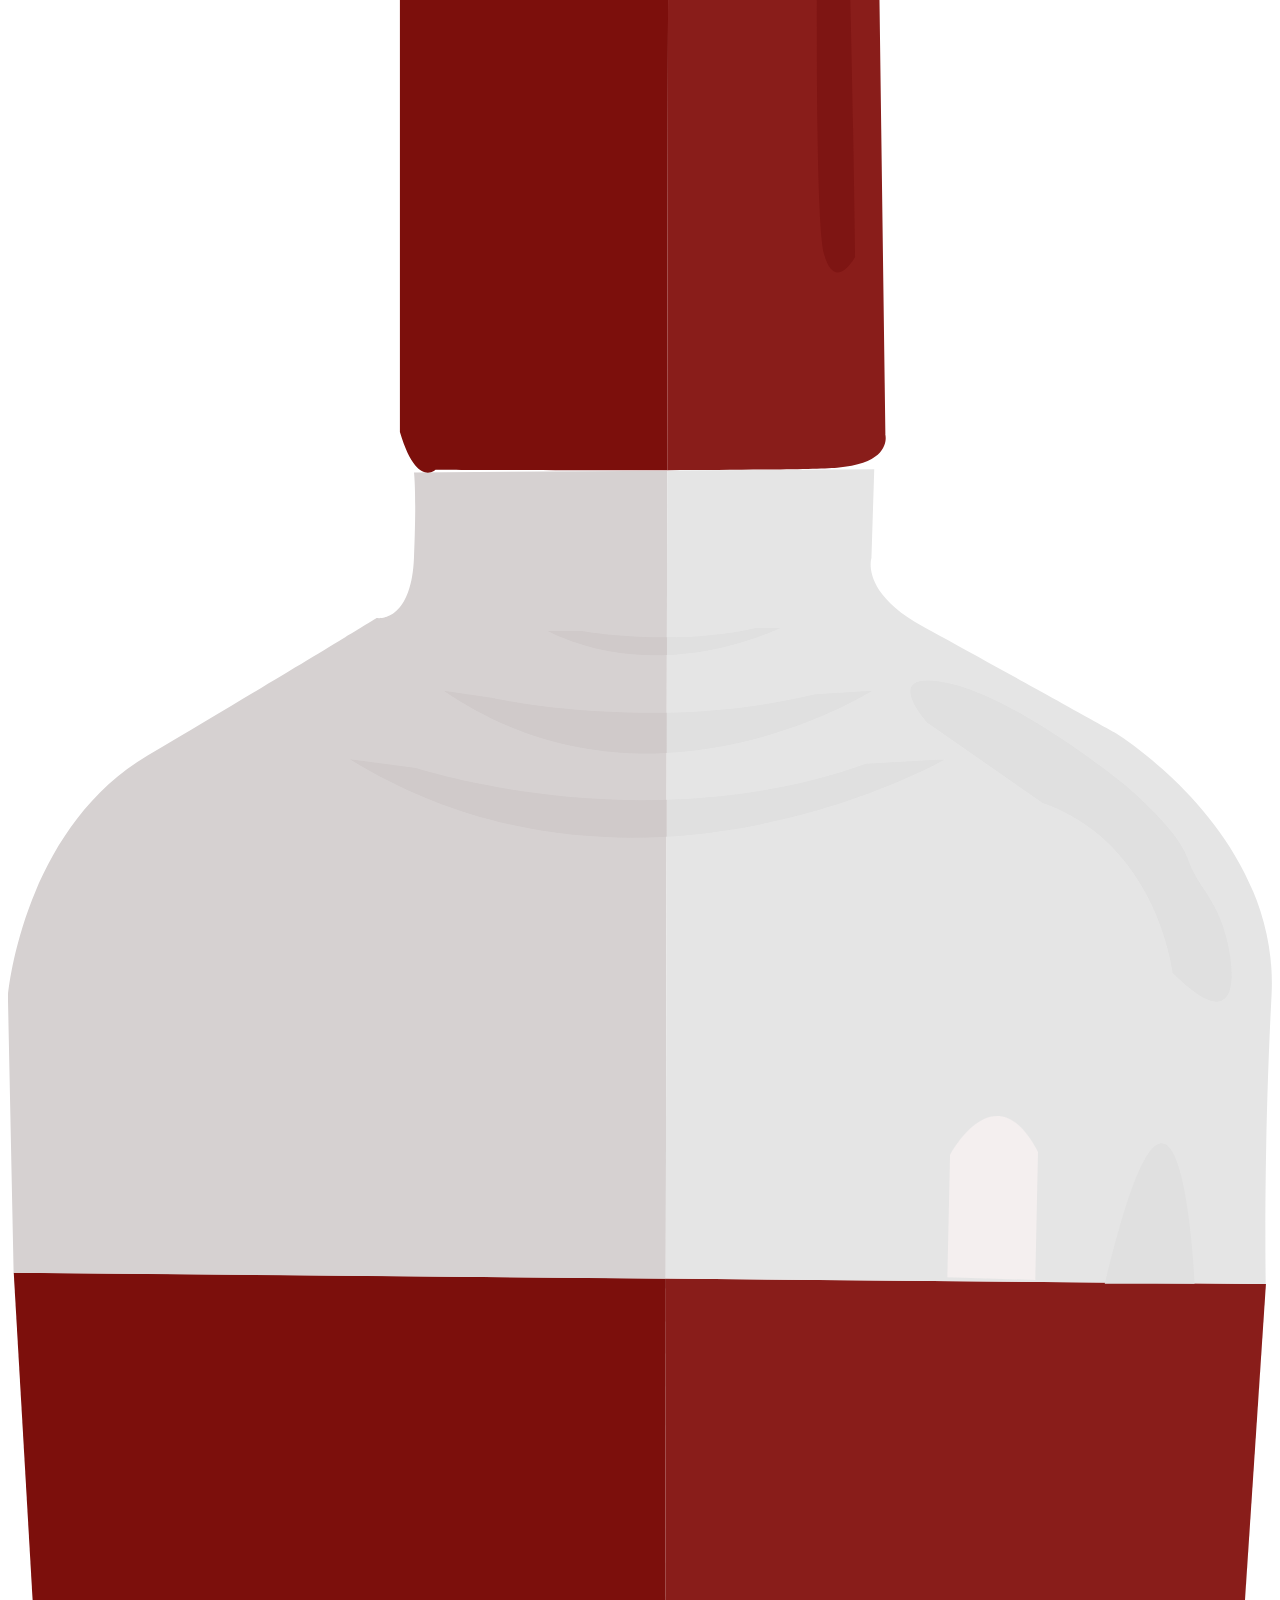
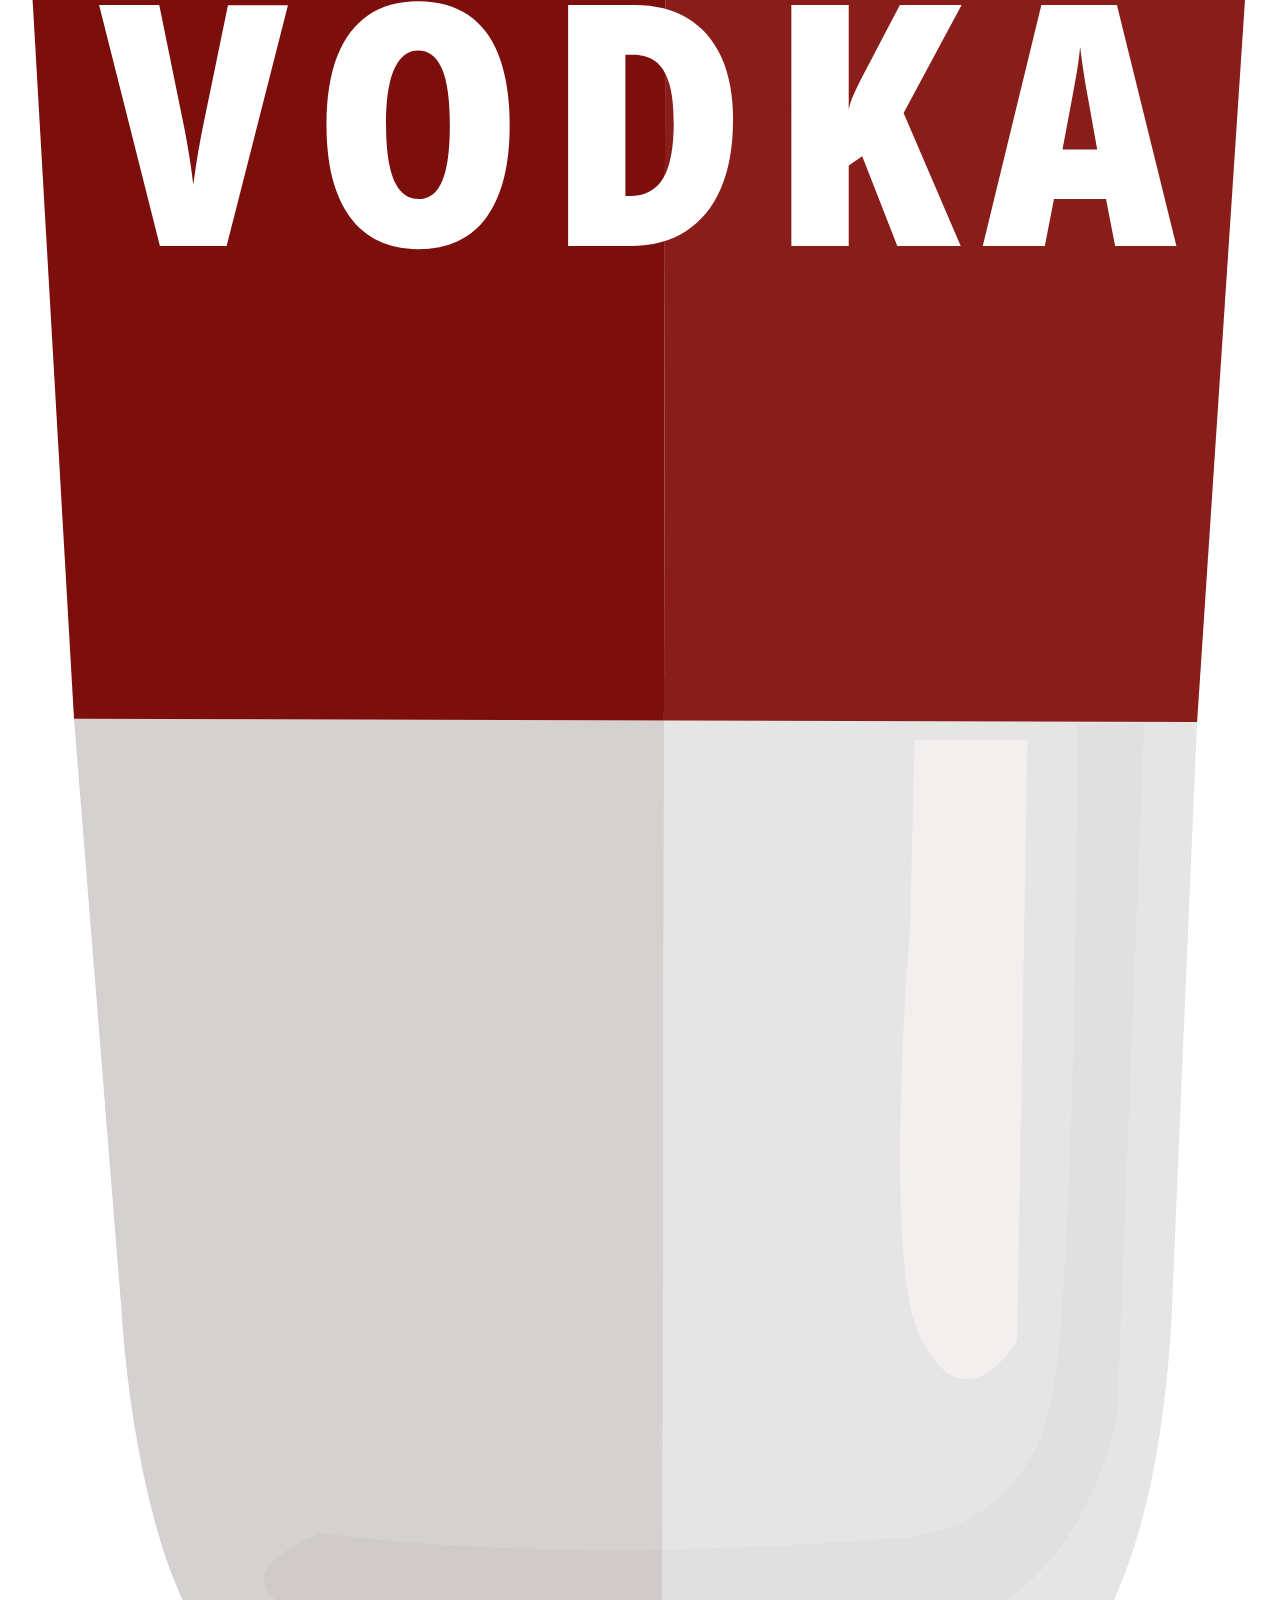
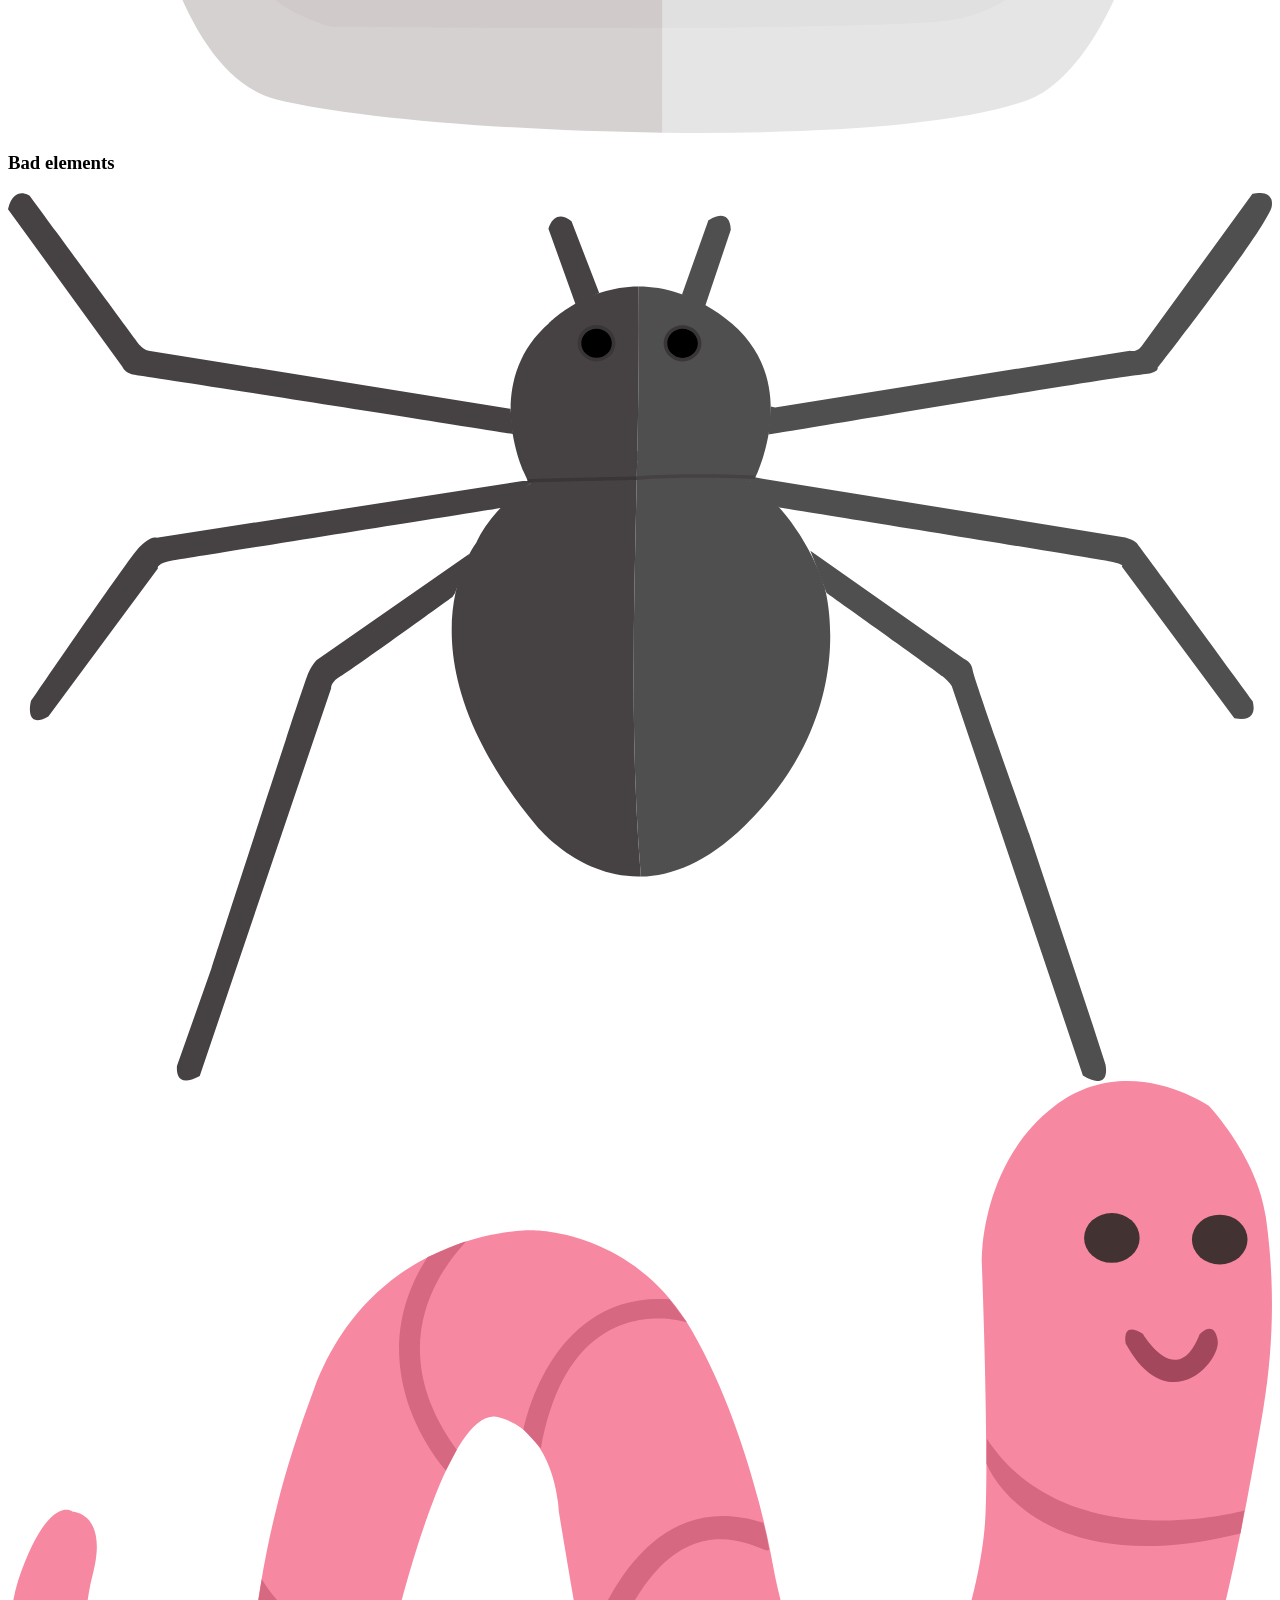
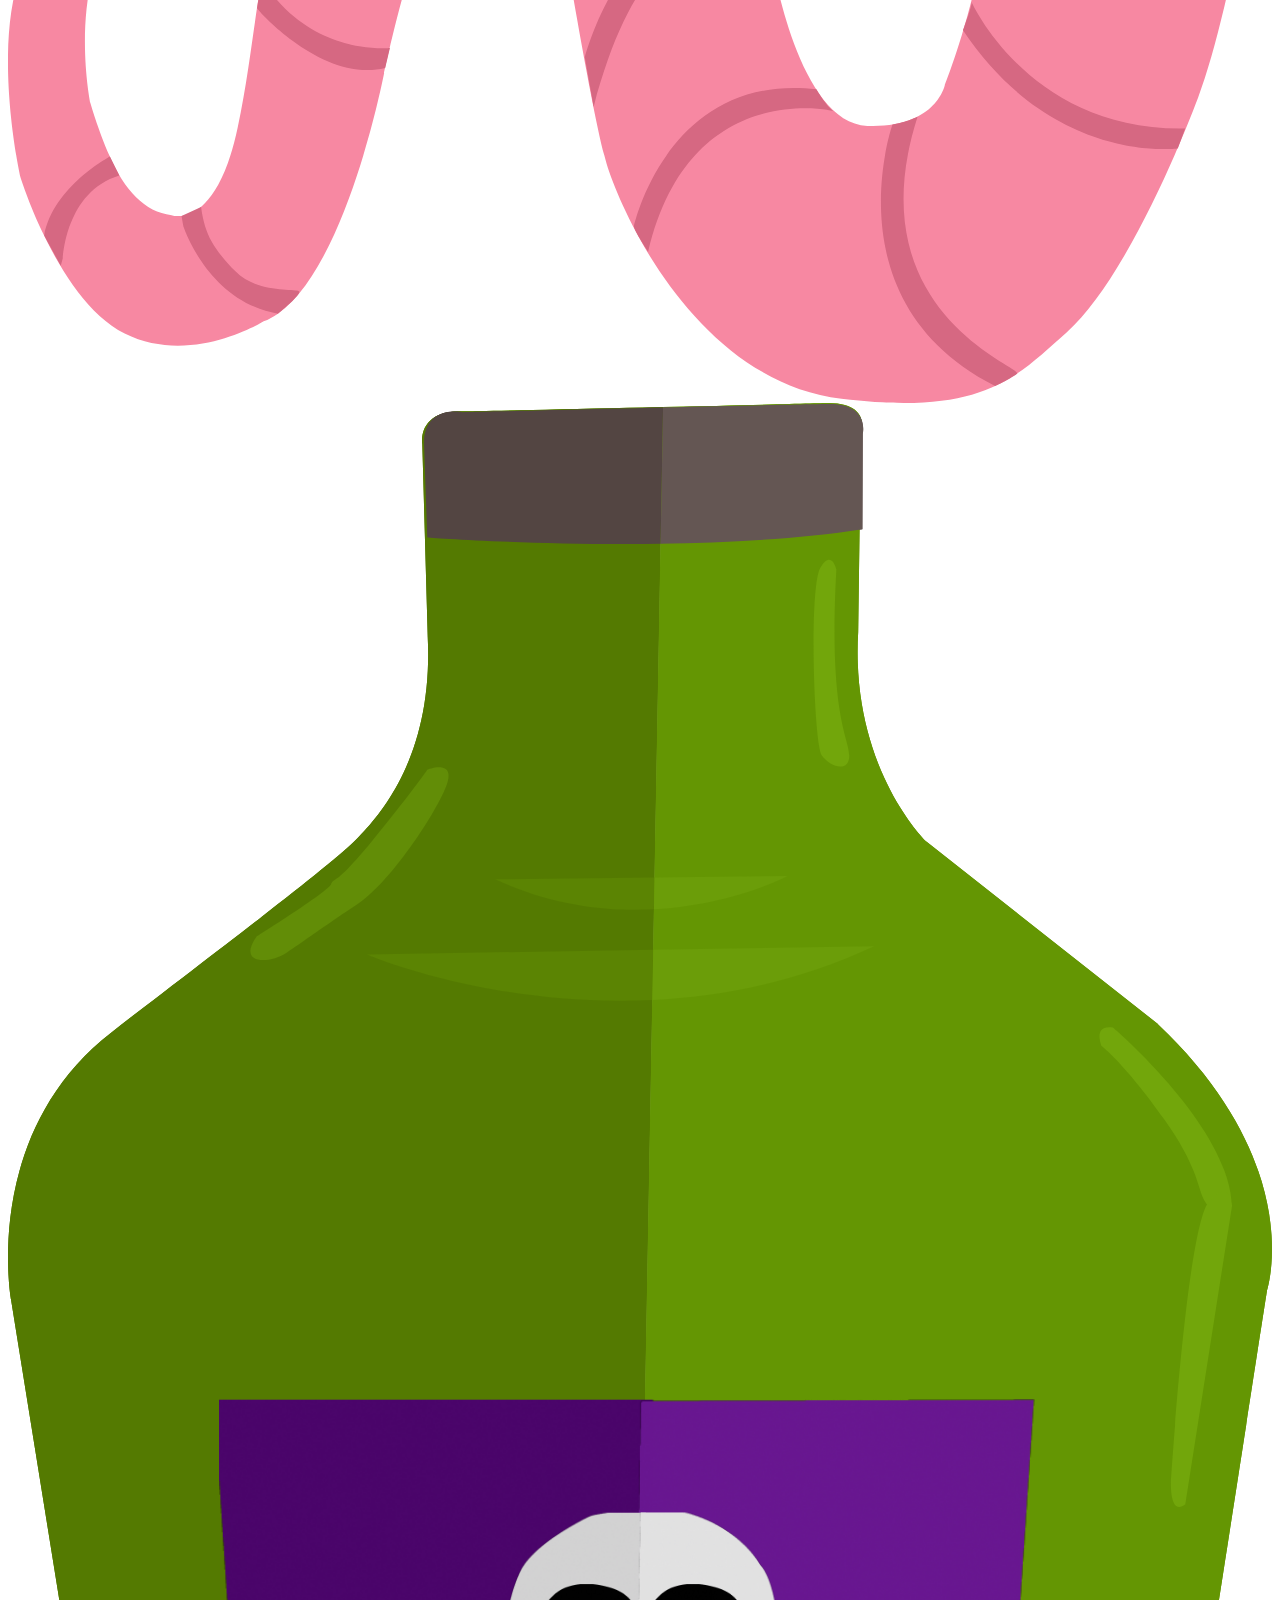
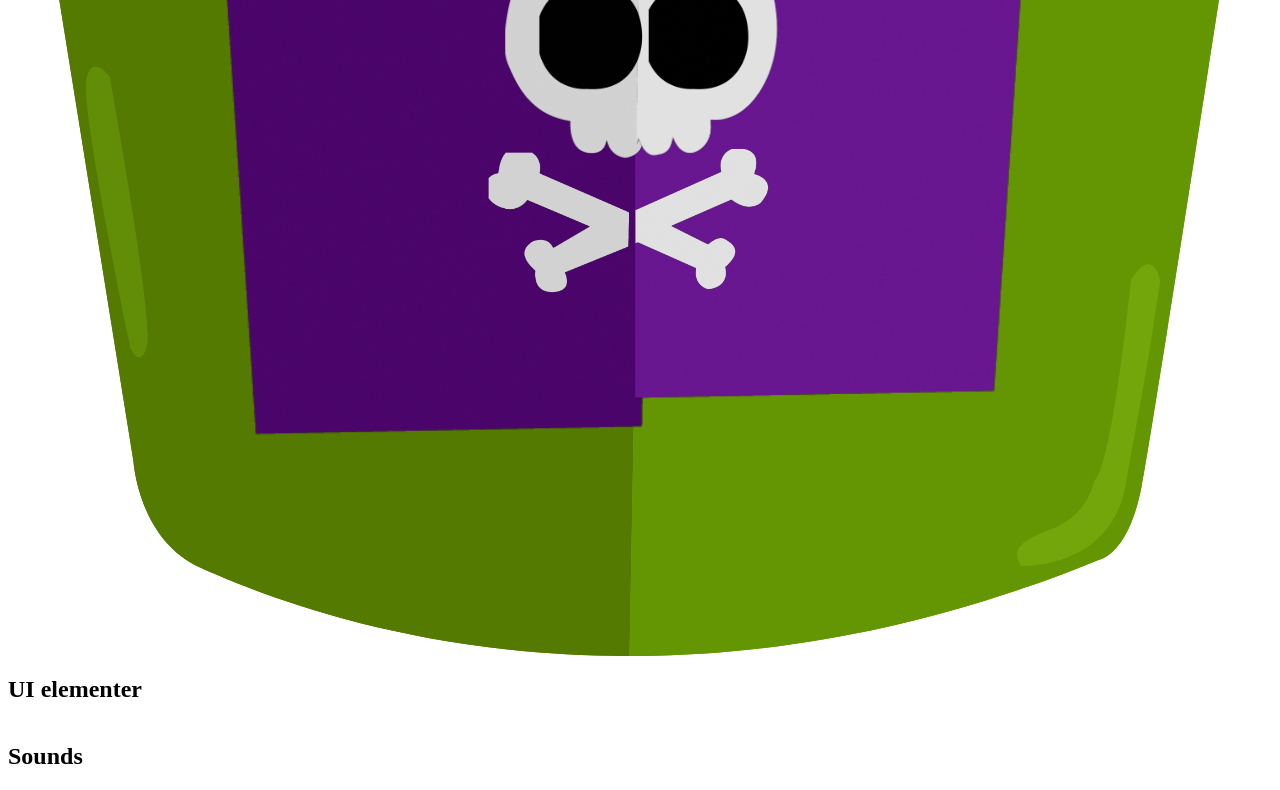
==== commit 1bbebe03: "fejl prøvning" ====
--- a/assets.html
+++ b/assets.html
@@ -3,8 +3,18 @@
     <meta charset="UTF-8" />
     <meta name="viewport" content="width=device-width, initial-scale=1.0" />
     <title>Assets</title>
+    <link rel="stylesheet" href="css/layout.css" />
+    <link rel="stylesheet" href="css/style.css" />
   </head>
   <body>
+    <header>
+      <div class="menu">
+        <a href="spil.html">Game</a>
+        <a href="grafik.html">Graphics</a>
+        <a href="assets.html">Assets</a>
+        <a href="teknik.html">Technique</a>
+      </div>
+    </header>
     <main>
       <h1>Assets</h1>
       <h2>Screens</h2>
@@ -16,7 +26,7 @@
         <h3>Game over</h3>
         <img src="svg/gameover.svg" alt="Game over" />
         <h3>Background</h3>
-        <img src="svg/spilskærm.svg" alt="Game background" />
+        <img src="svg/spilskaerm.svg" alt="Game background" />
       </article>
       <h2>Game elements</h2>
       <article>
--- a/css/style.css
+++ b/css/style.css
@@ -0,0 +1,5 @@
+header {
+  position: relative;
+  z-index: 10;
+  background-color: white;
+}
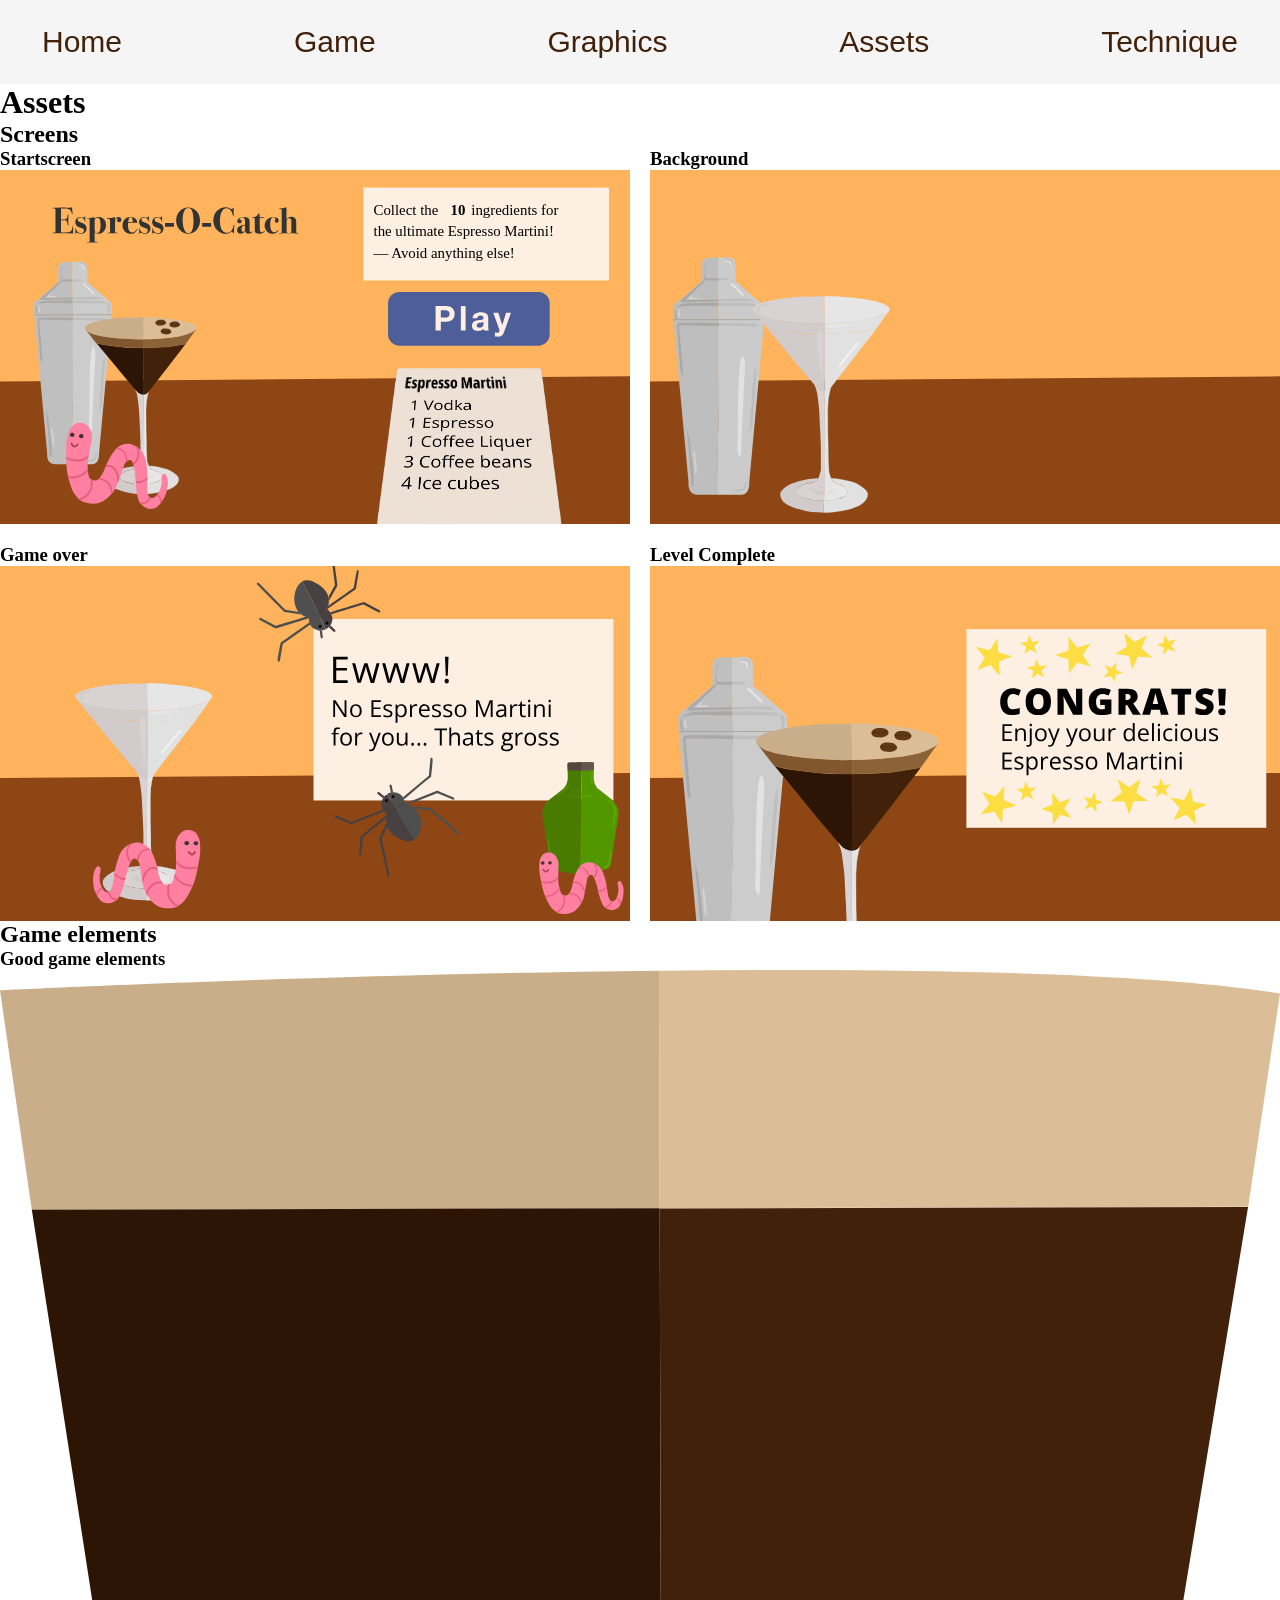
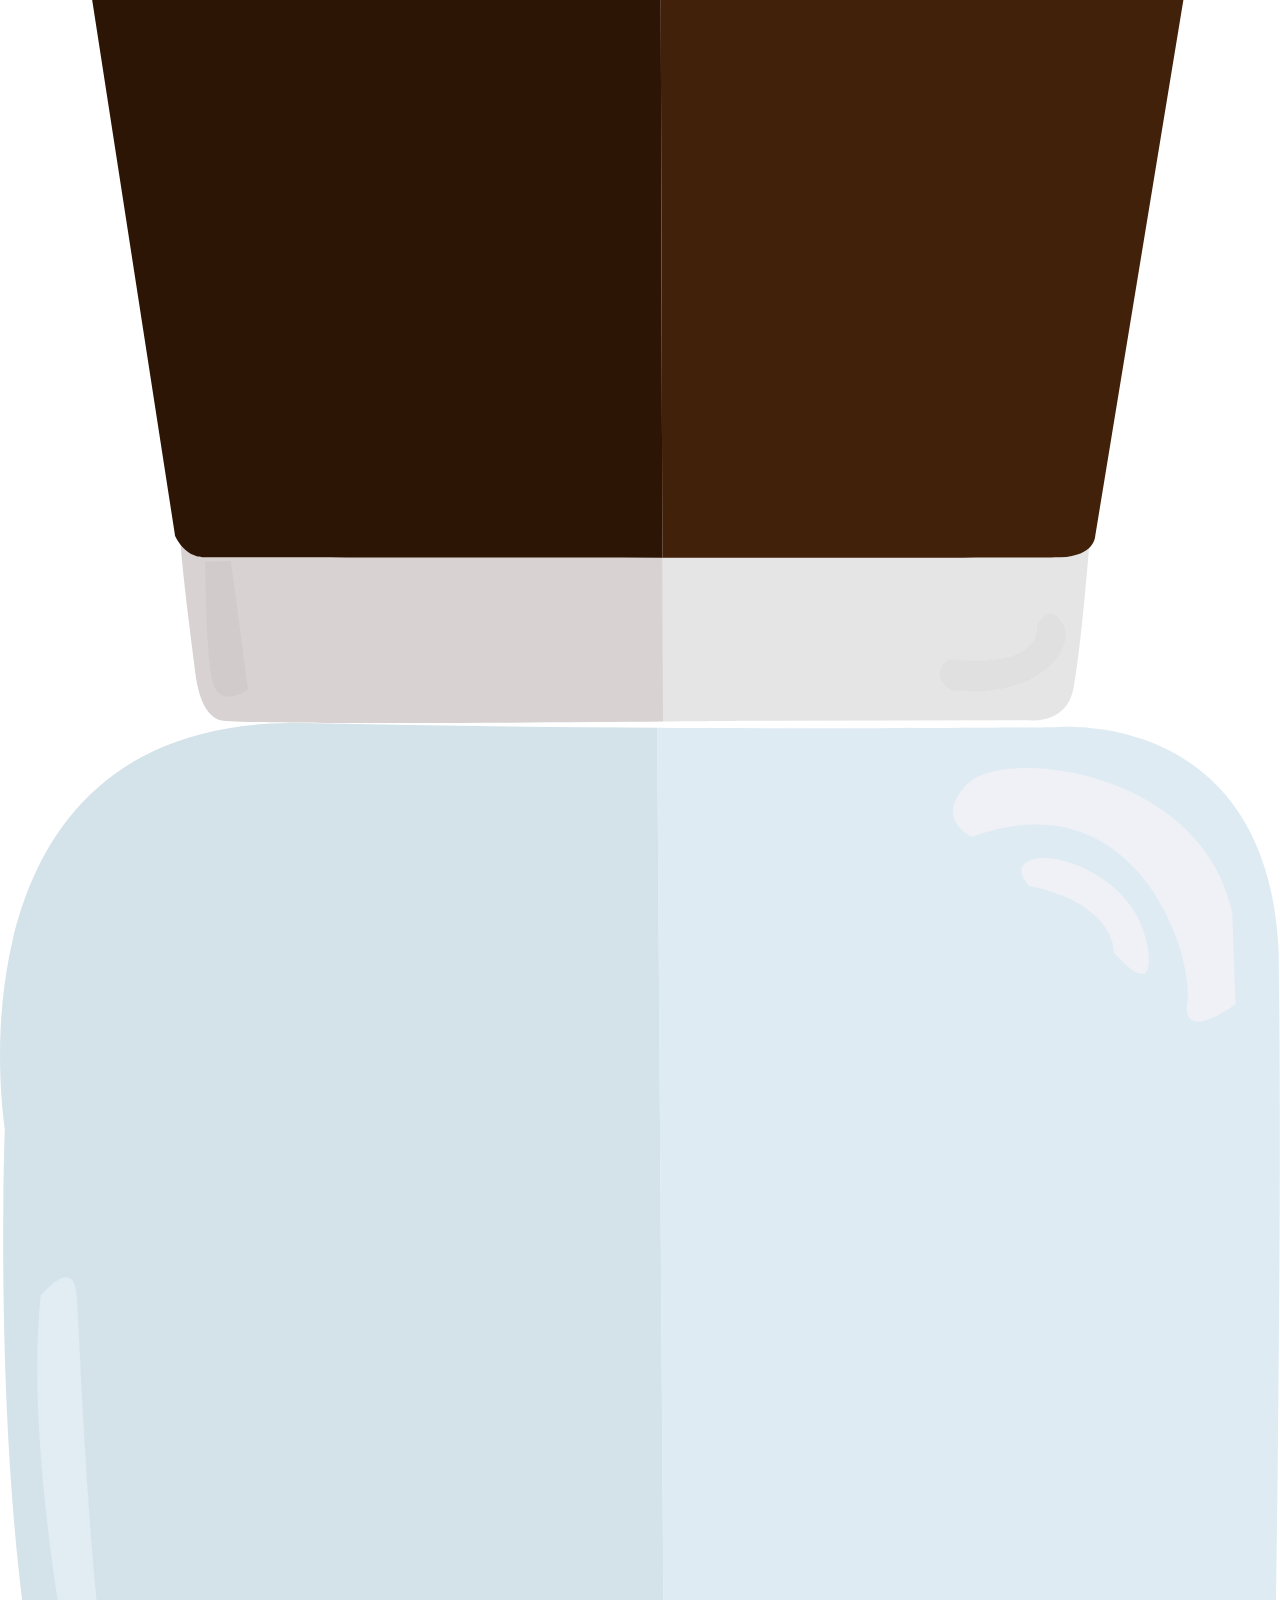
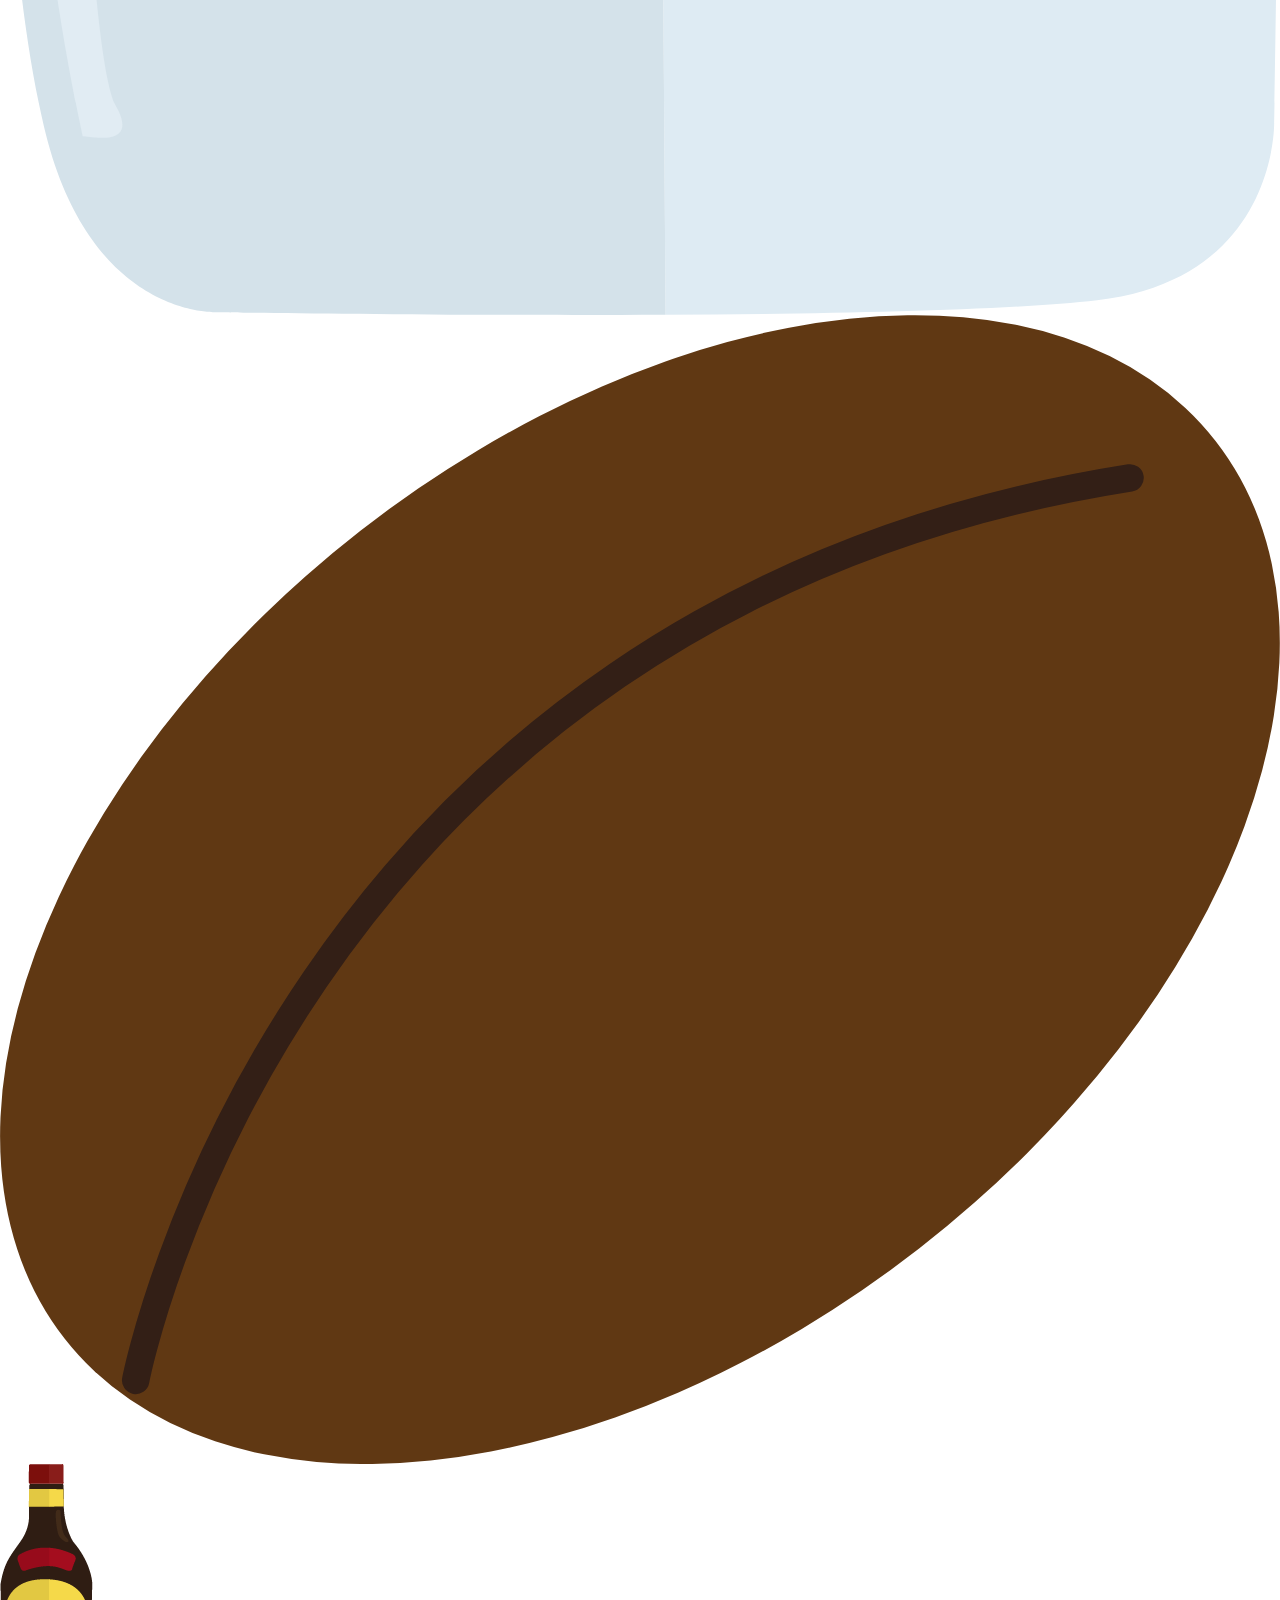
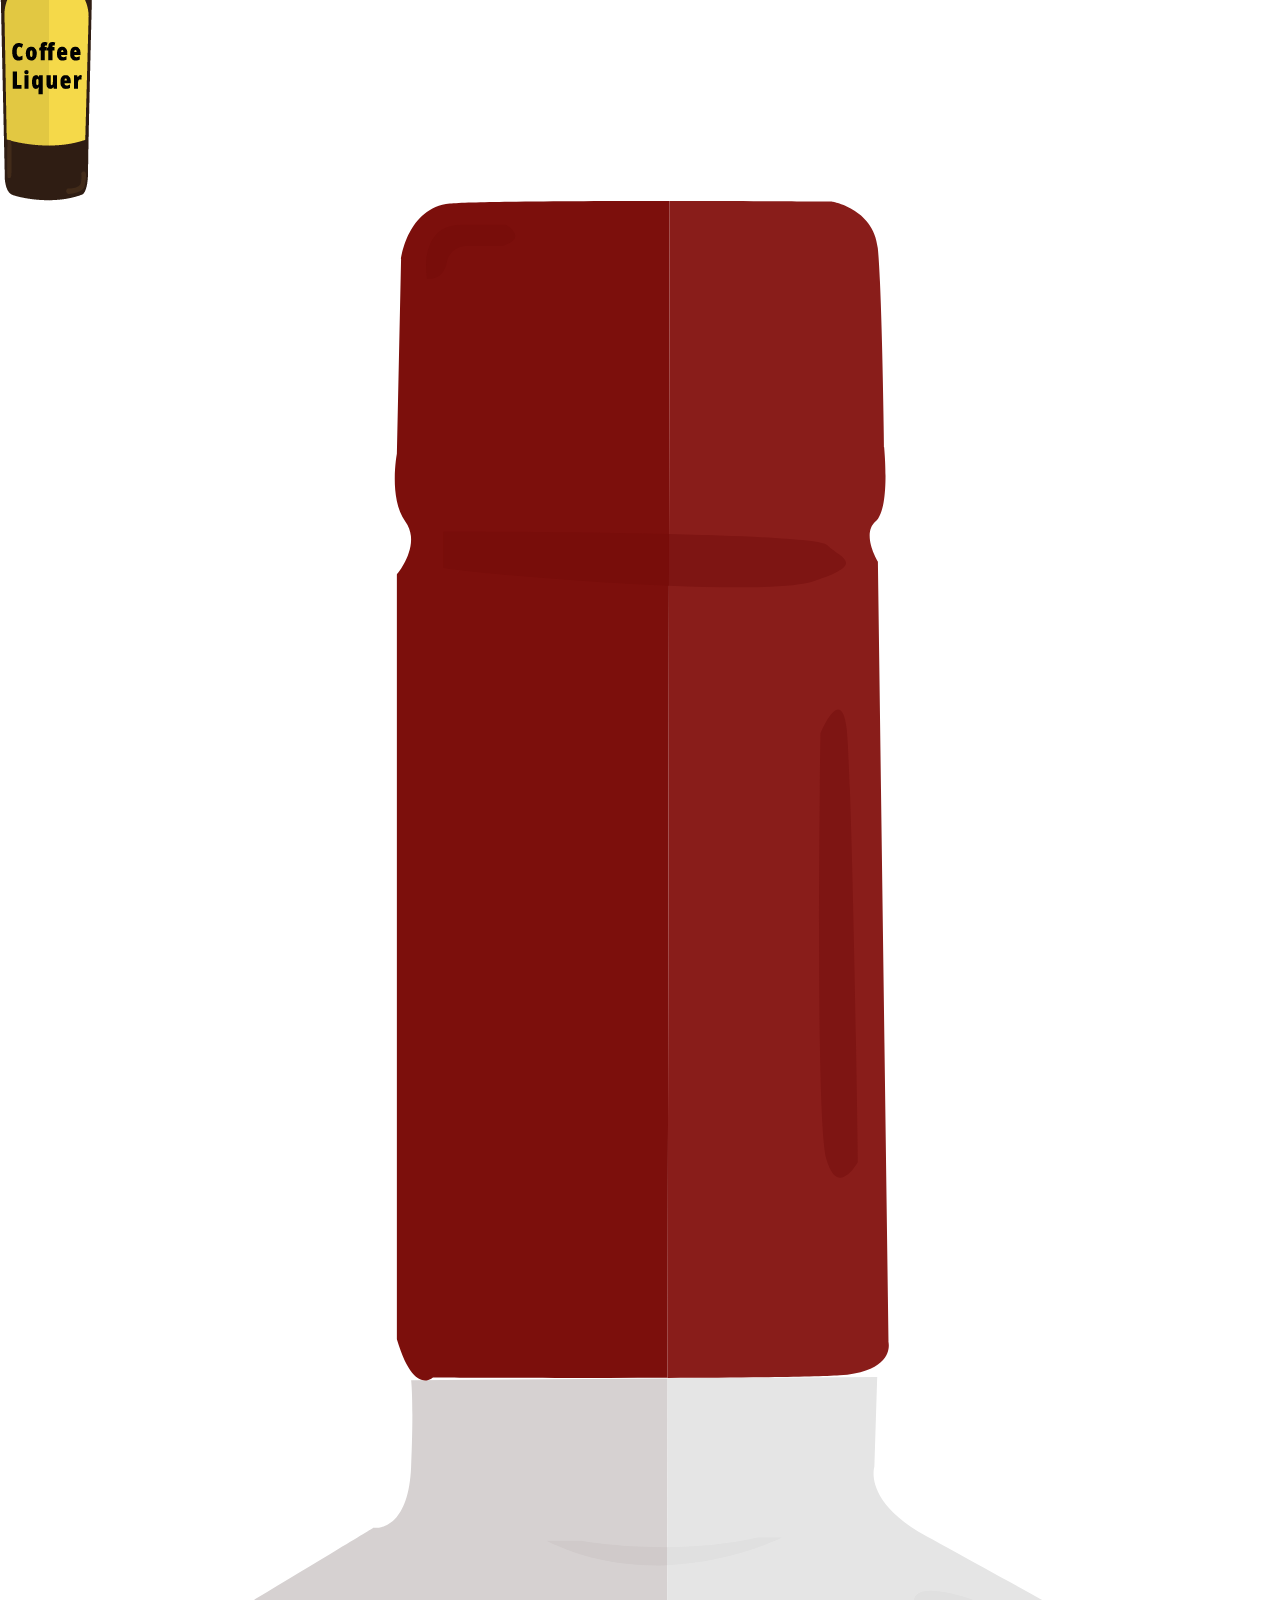
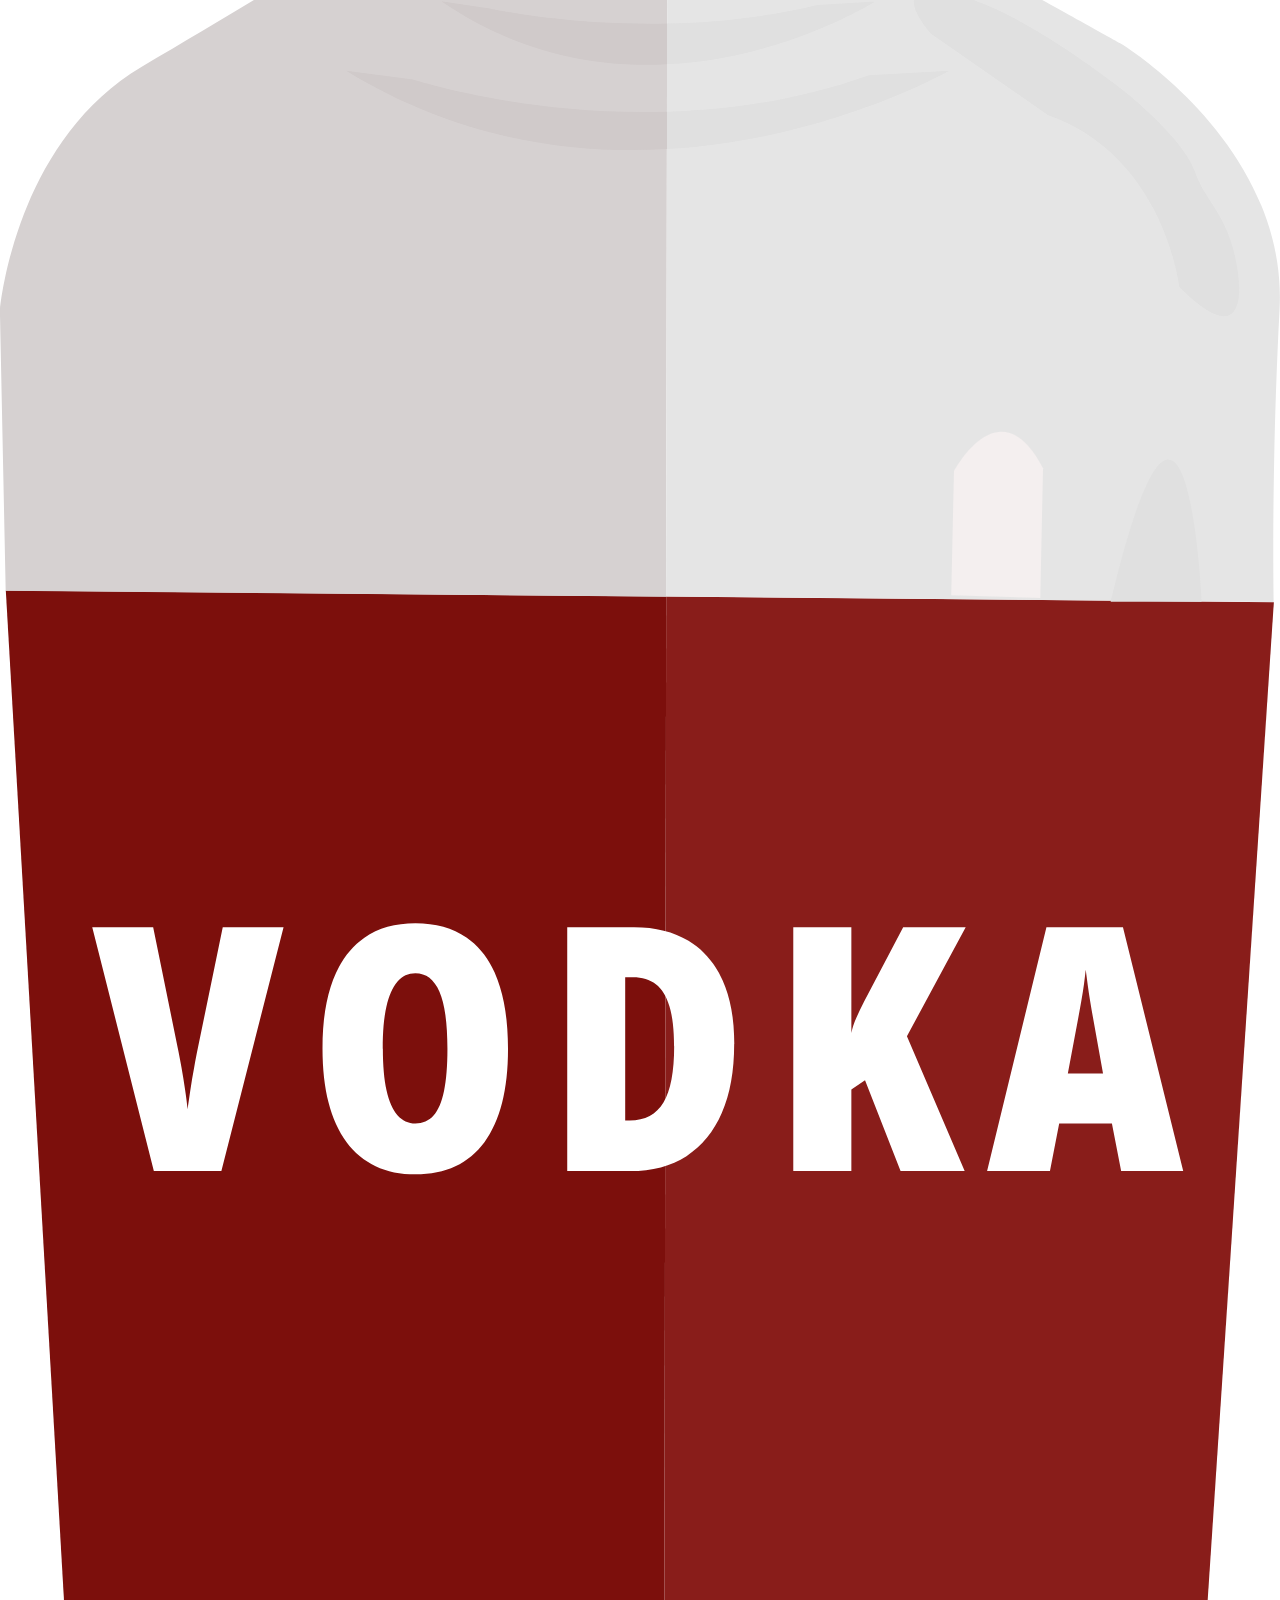
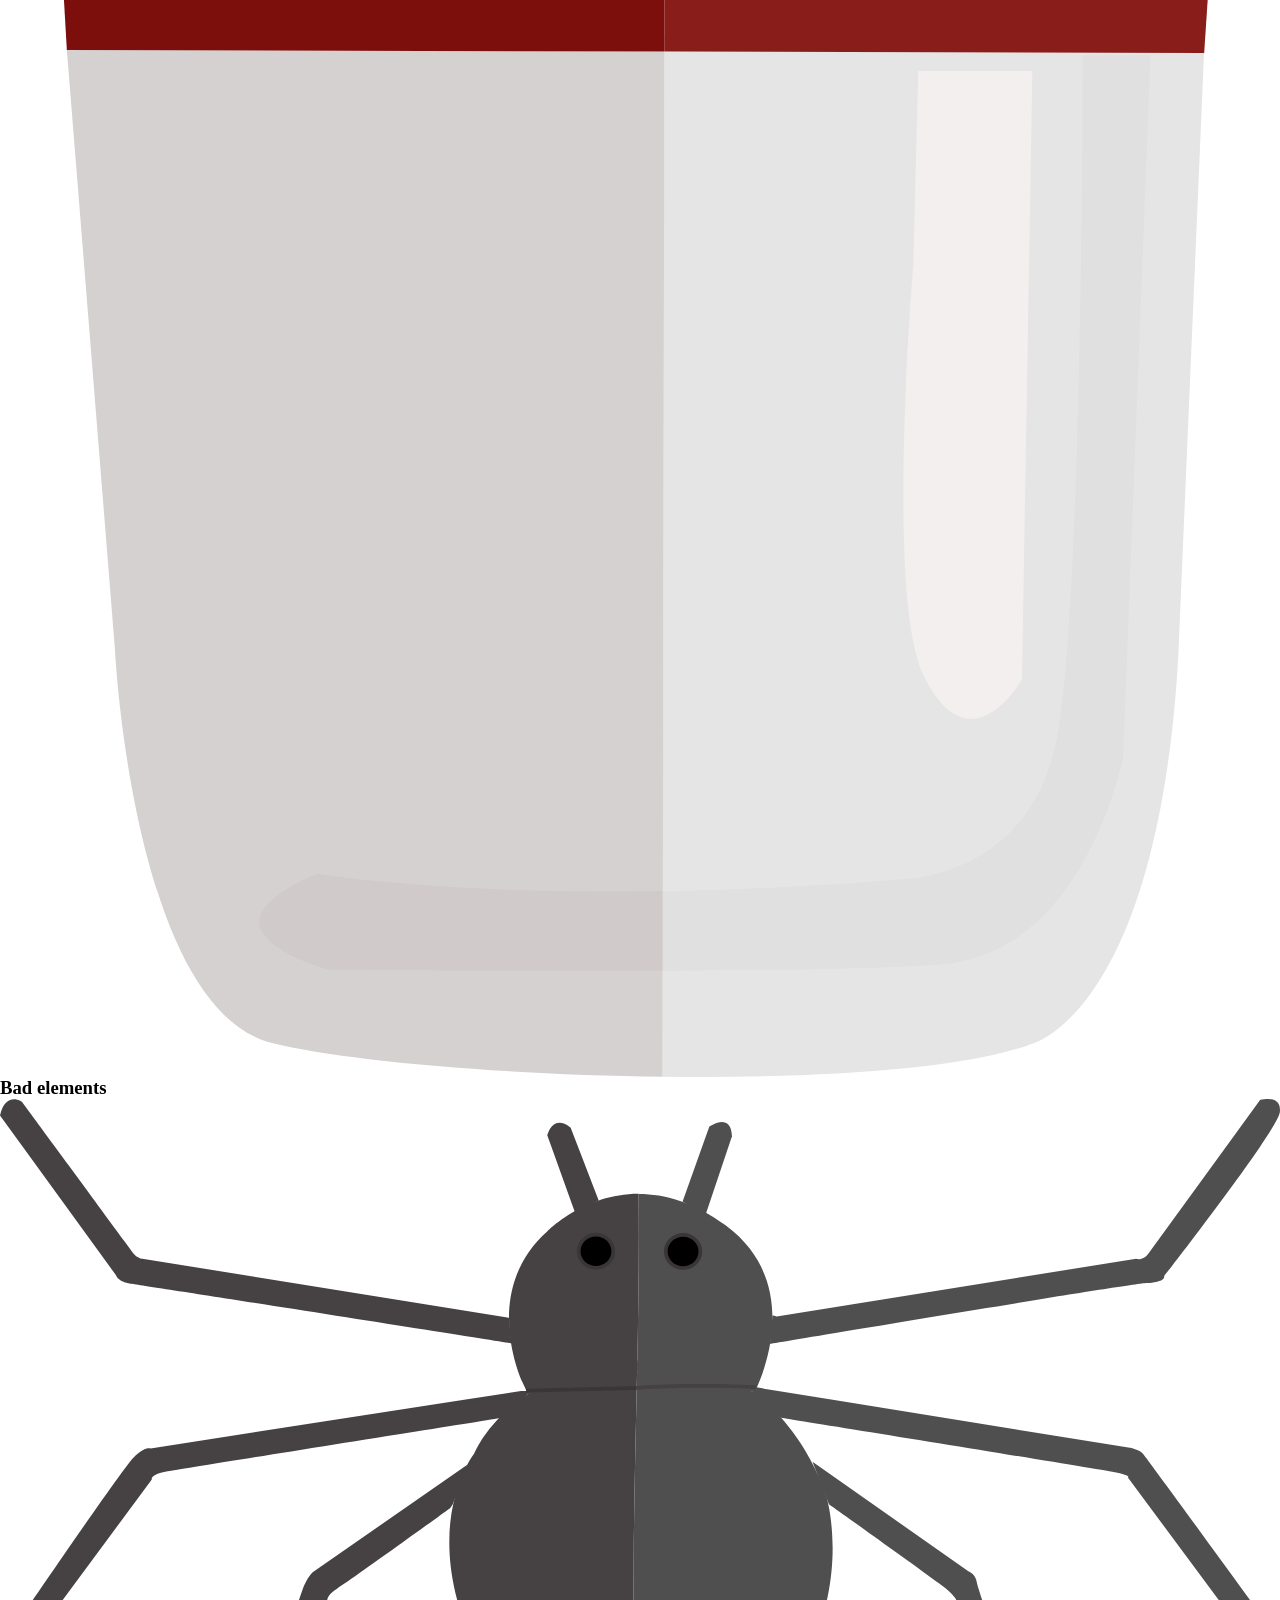
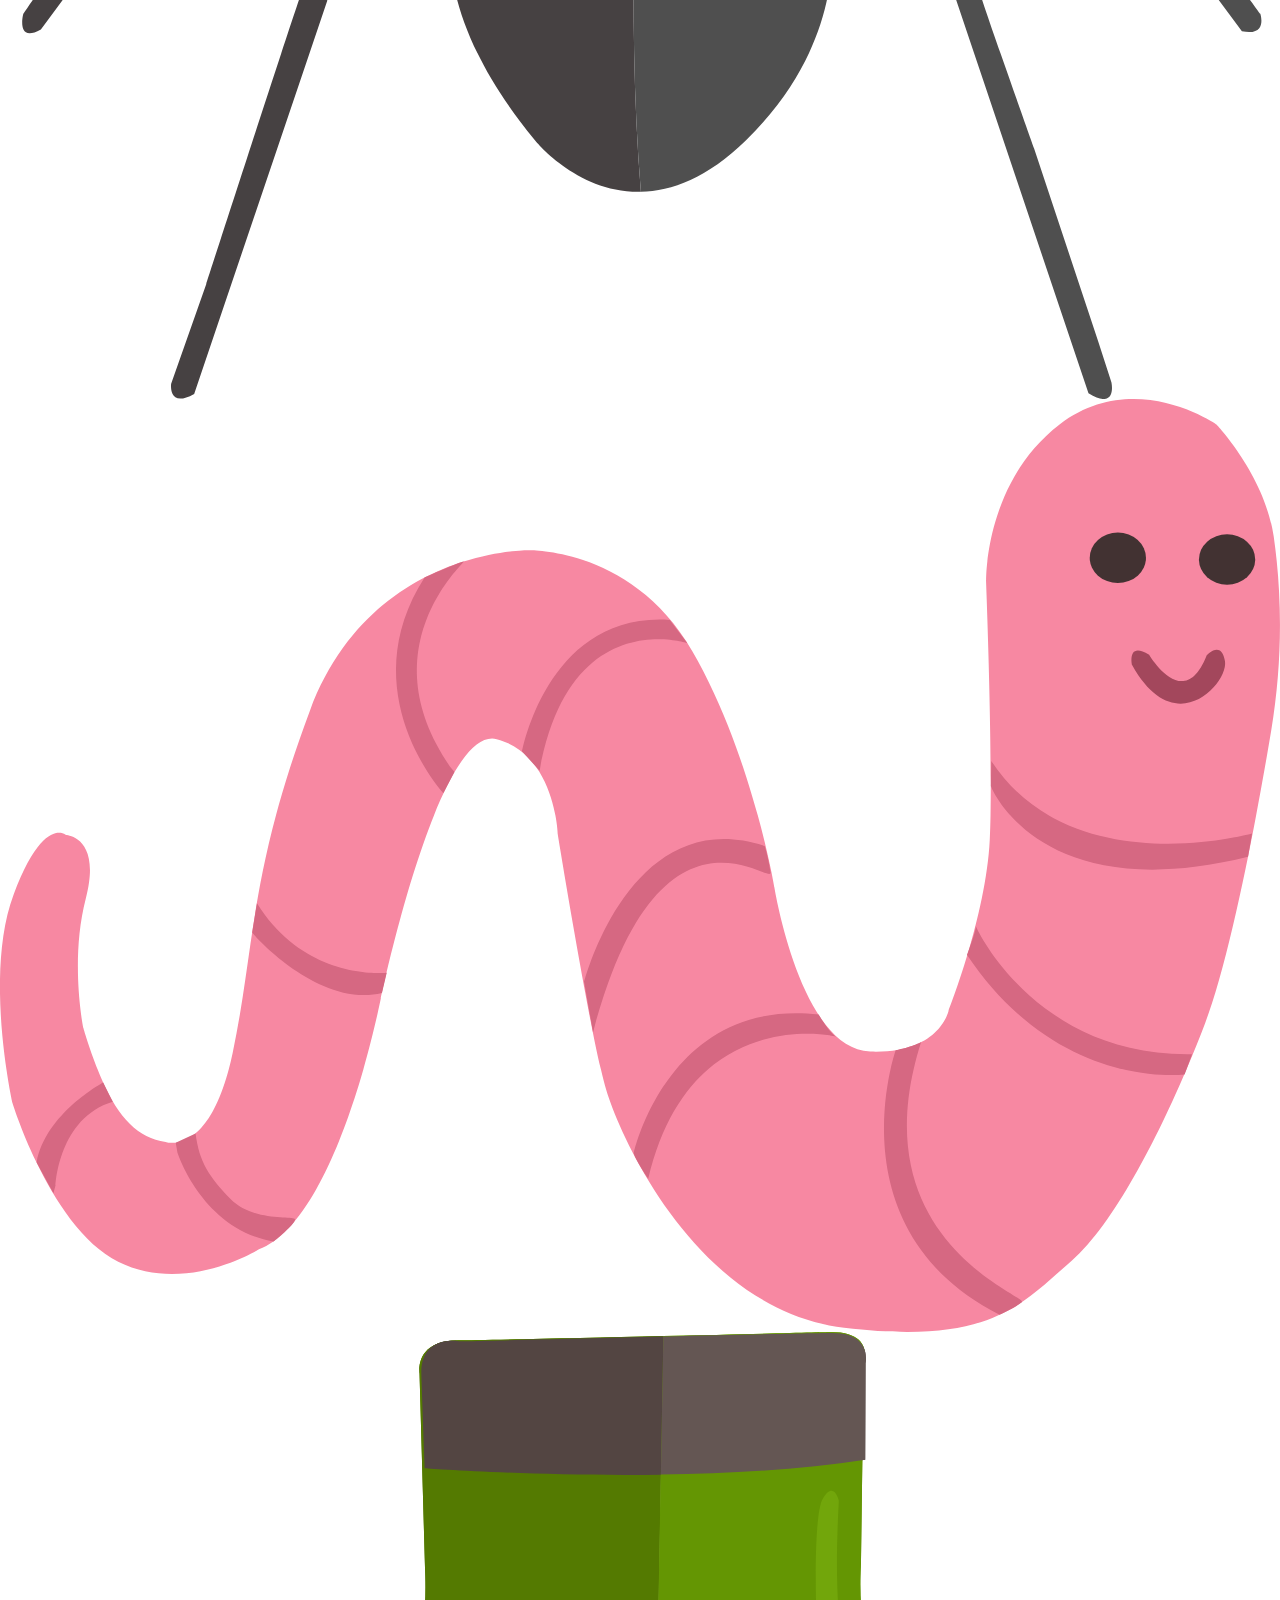
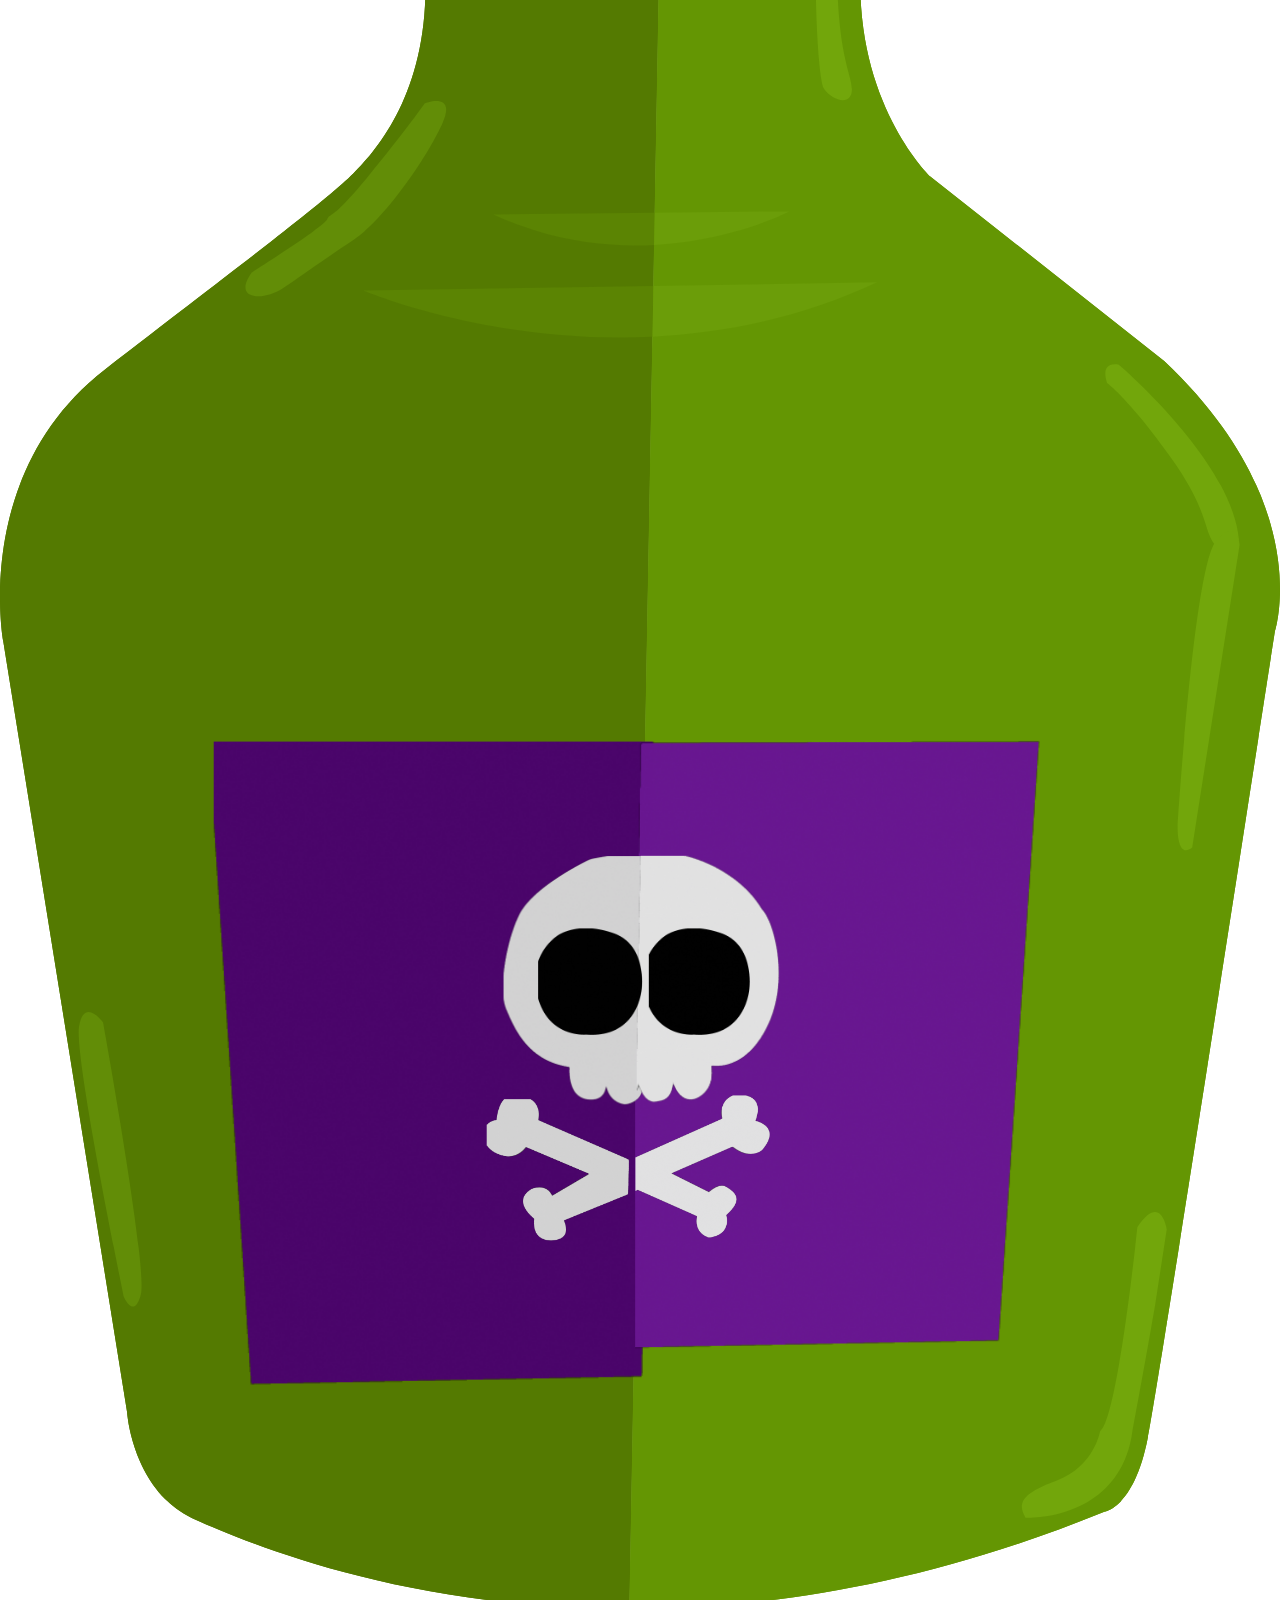
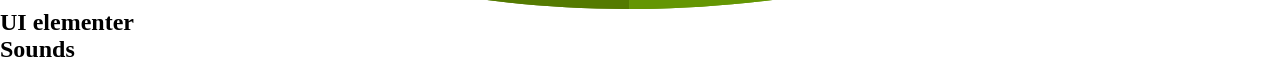
==== commit d4bca310: "menubar" ====
--- a/assets.html
+++ b/assets.html
@@ -5,29 +5,43 @@
     <title>Assets</title>
     <link rel="stylesheet" href="css/layout.css" />
     <link rel="stylesheet" href="css/style.css" />
+    <link rel="stylesheet" href="css/layout.css" />
   </head>
   <body>
     <header>
-      <div class="menu">
-        <a href="spil.html">Game</a>
-        <a href="grafik.html">Graphics</a>
-        <a href="assets.html">Assets</a>
-        <a href="teknik.html">Technique</a>
-      </div>
+      <nav>
+        <ul class="menu">
+          <li><a href="index.html">Home</a></li>
+          <li><a href="spil.html">Game</a></li>
+          <li><a href="grafik.html">Graphics</a></li>
+          <li><a href="assets.html">Assets</a></li>
+          <li><a href="teknik.html">Technique</a></li>
+        </ul>
+      </nav>
     </header>
     <main>
       <h1>Assets</h1>
       <h2>Screens</h2>
-      <article>
-        <h3>Startscreen</h3>
-        <img src="svg/forside.svg" alt="Startscreen" />
-        <h3>Level Complete</h3>
-        <img src="svg/levelcomplete.svg" alt="Level complete" />
-        <h3>Game over</h3>
-        <img src="svg/gameover.svg" alt="Game over" />
-        <h3>Background</h3>
-        <img src="svg/spilskaerm.svg" alt="Game background" />
-      </article>
+      <div class="screens">
+        <article>
+          <div class="startscreen">
+            <h3>Startscreen</h3>
+            <img src="svg/forside.svg" alt="Startscreen" />
+          </div>
+          <div class="bsckground">
+            <h3>Background</h3>
+            <img src="svg/spilskaerm.svg" alt="Game background" />
+          </div>
+          <div class="gameover">
+            <h3>Game over</h3>
+            <img src="svg/gameover.svg" alt="Game over" />
+          </div>
+          <div class="levelcomplete">
+            <h3>Level Complete</h3>
+            <img src="svg/levelcomplete.svg" alt="Level complete" />
+          </div>
+        </article>
+      </div>
       <h2>Game elements</h2>
       <article>
         <h3>Good game elements</h3>
--- a/css/layout.css
+++ b/css/layout.css
@@ -0,0 +1,25 @@
+.levelcomplete {
+  display: grid;
+  grid-column: 2 / span 1;
+}
+
+.screens article {
+  display: grid;
+  grid-template-columns: 1fr 1fr; /* Create 2 equal-width columns */
+  grid-template-rows: auto auto; /* Create 2 rows (auto height based on content) */
+  gap: 20px; /* Space between items */
+}
+
+.screens .startscreen,
+.screens .levelcomplete {
+  grid-column: span 1; /* Each takes one column */
+}
+
+.screens .gameover,
+.screens .bsckground {
+  grid-column: span 1; /* Each takes one column */
+}
+
+.screens h3 {
+  font-weight: bold;
+}
--- a/css/style.css
+++ b/css/style.css
@@ -1,5 +1,29 @@
+* {
+  margin: 0;
+  padding: 0;
+  box-sizing: border-box;
+}
+
 header {
   position: relative;
-  z-index: 10;
-  background-color: white;
+  background-color: whitesmoke;
+  padding: 25px 42px;
 }
+
+.menu {
+  display: flex;
+  justify-content: space-between;
+  align-items: center;
+  list-style: none;
+  font-family: open sans, sans-serif;
+  font-size: 30px;
+}
+
+.menu a {
+  text-decoration: none;
+  color: #42210b;
+}
+
+.menu a:hover {
+  text-decoration: underline;
+}
--- a/css/layout.css
+++ b/css/layout.css
@@ -0,0 +1,25 @@
+.levelcomplete {
+  display: grid;
+  grid-column: 2 / span 1;
+}
+
+.screens article {
+  display: grid;
+  grid-template-columns: 1fr 1fr; /* Create 2 equal-width columns */
+  grid-template-rows: auto auto; /* Create 2 rows (auto height based on content) */
+  gap: 20px; /* Space between items */
+}
+
+.screens .startscreen,
+.screens .levelcomplete {
+  grid-column: span 1; /* Each takes one column */
+}
+
+.screens .gameover,
+.screens .bsckground {
+  grid-column: span 1; /* Each takes one column */
+}
+
+.screens h3 {
+  font-weight: bold;
+}
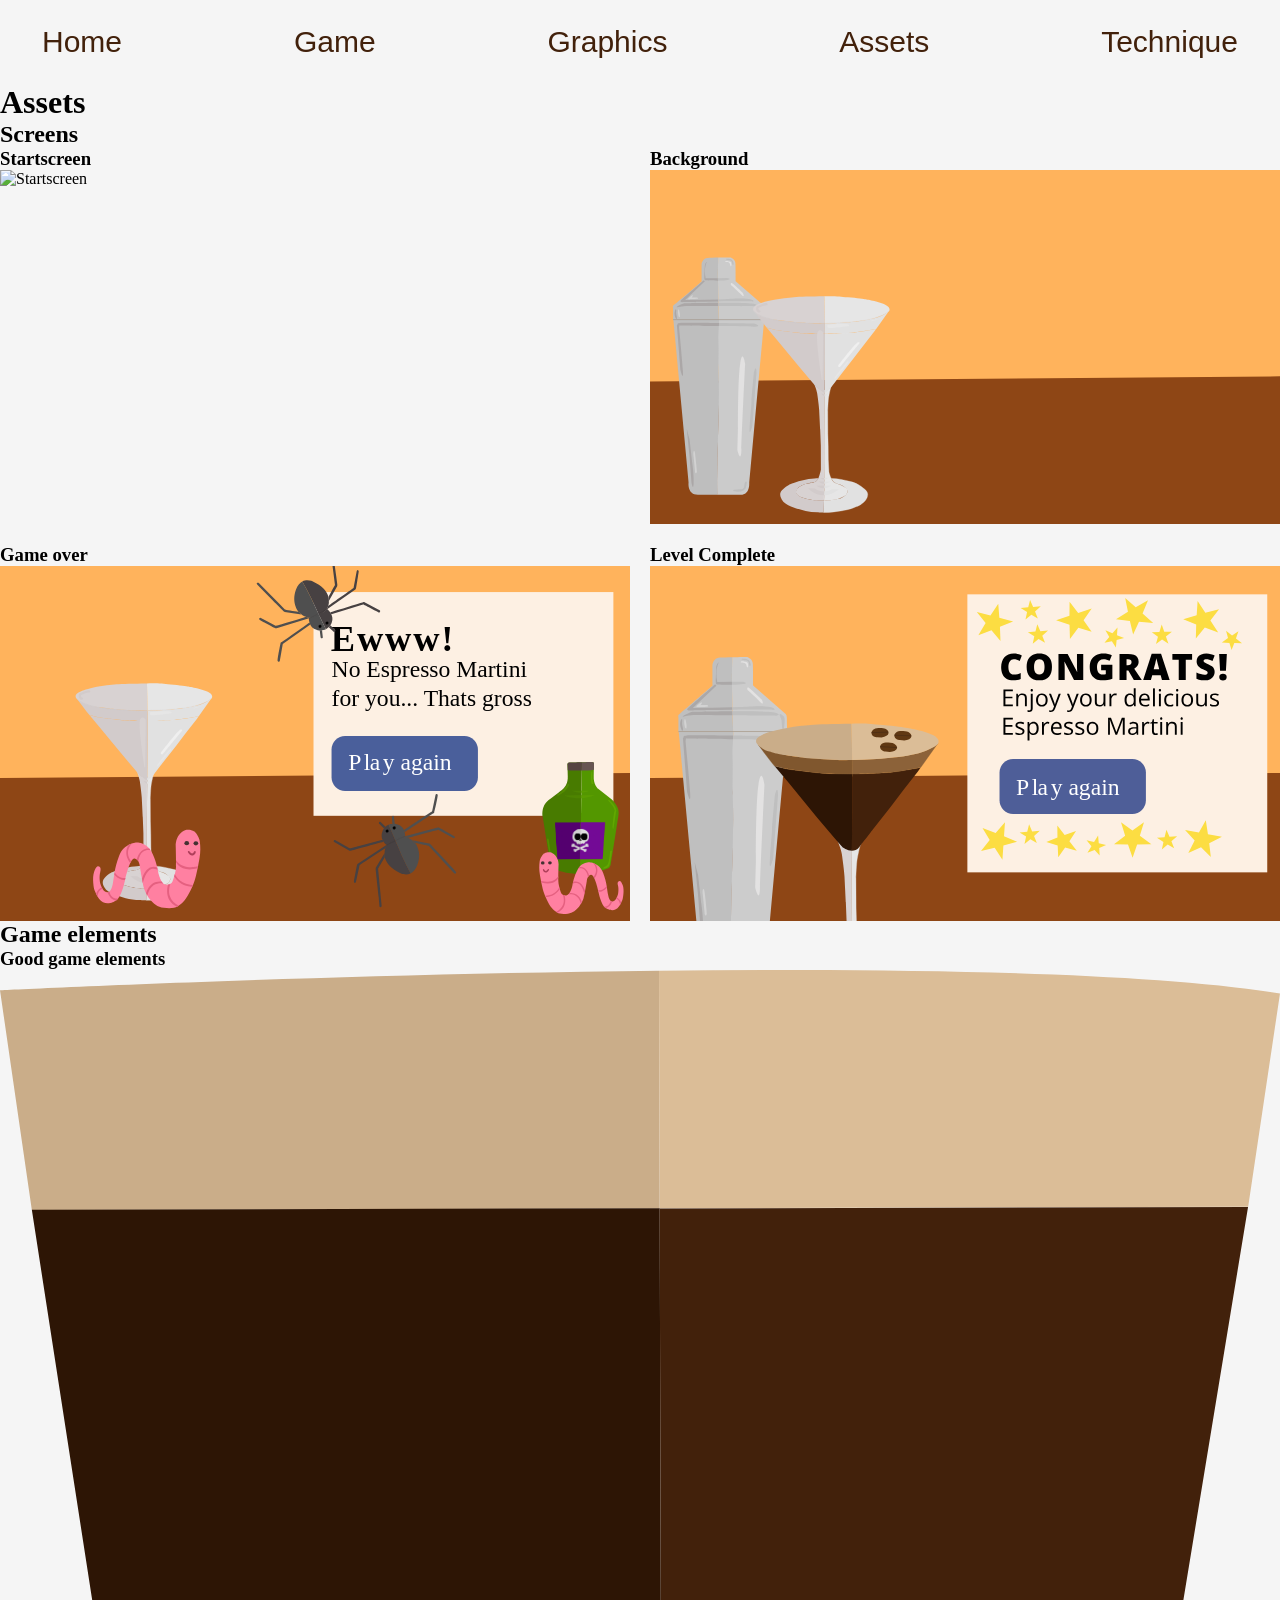
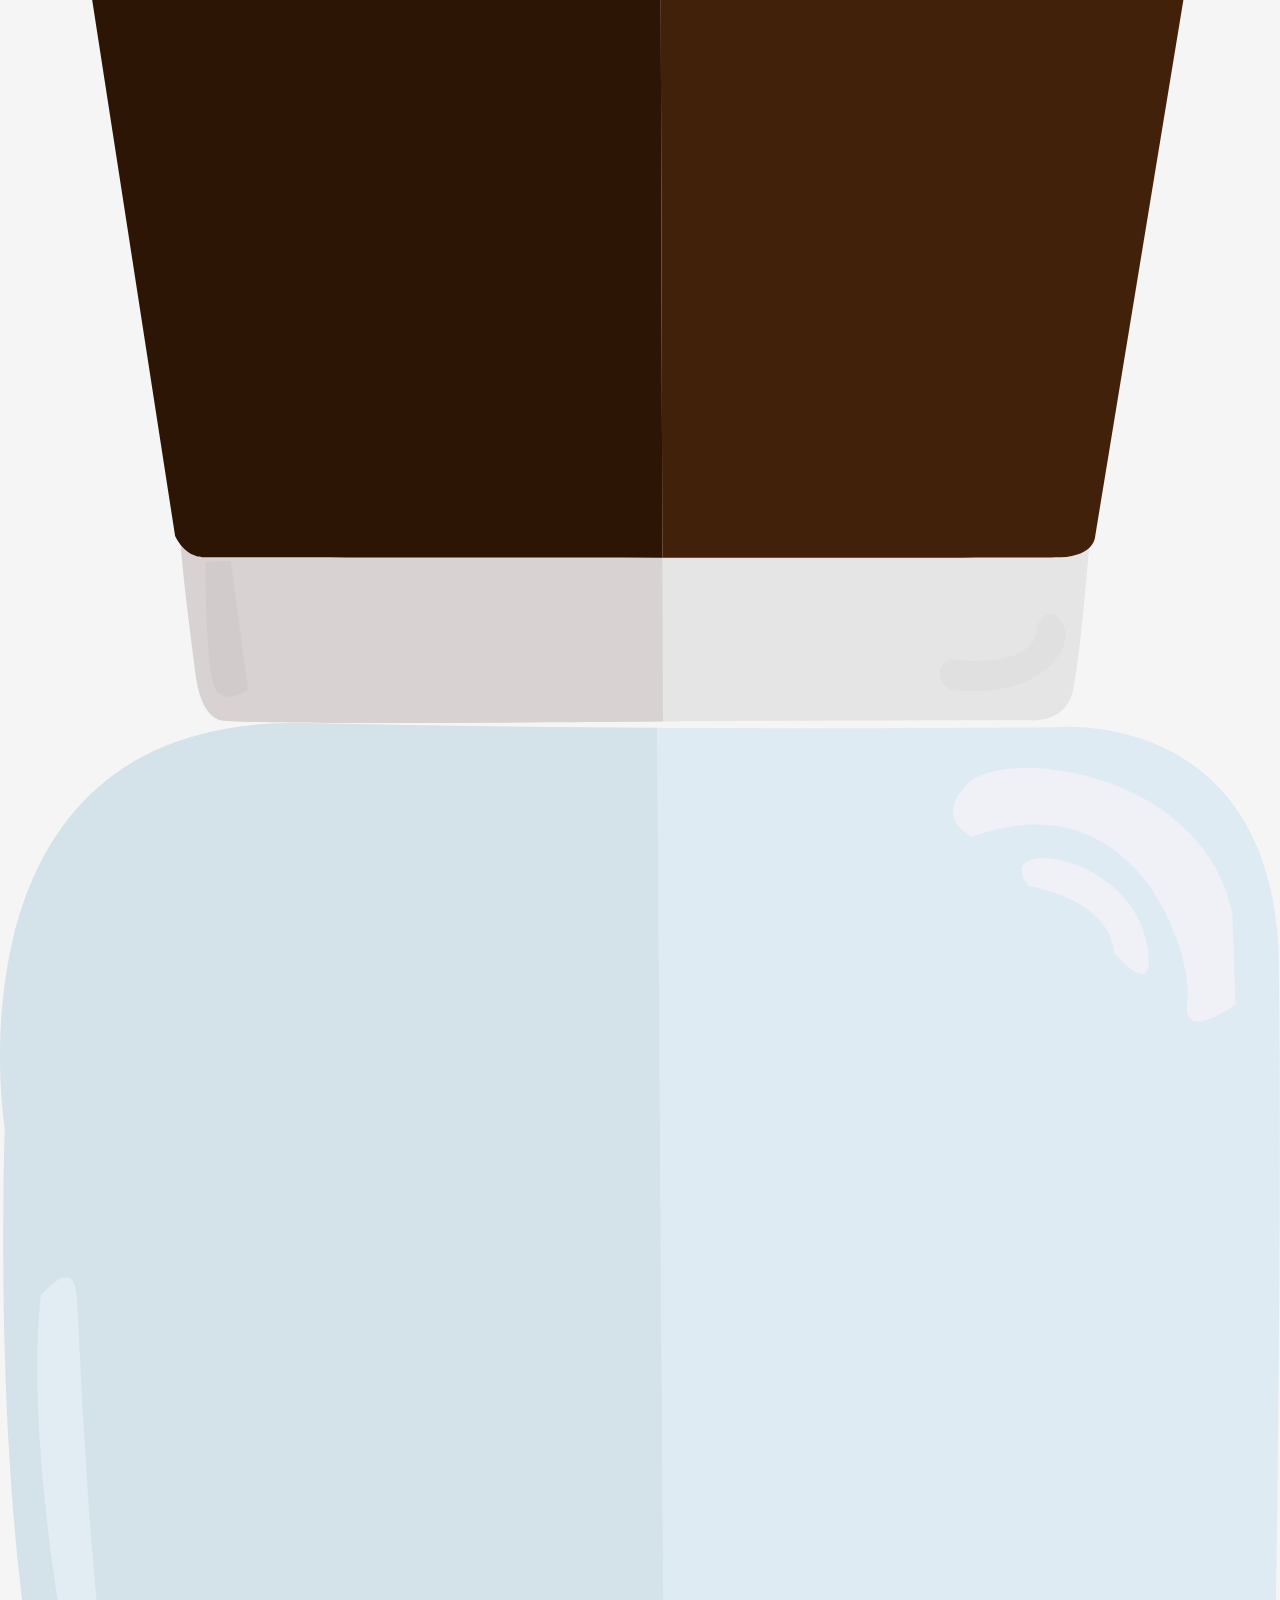
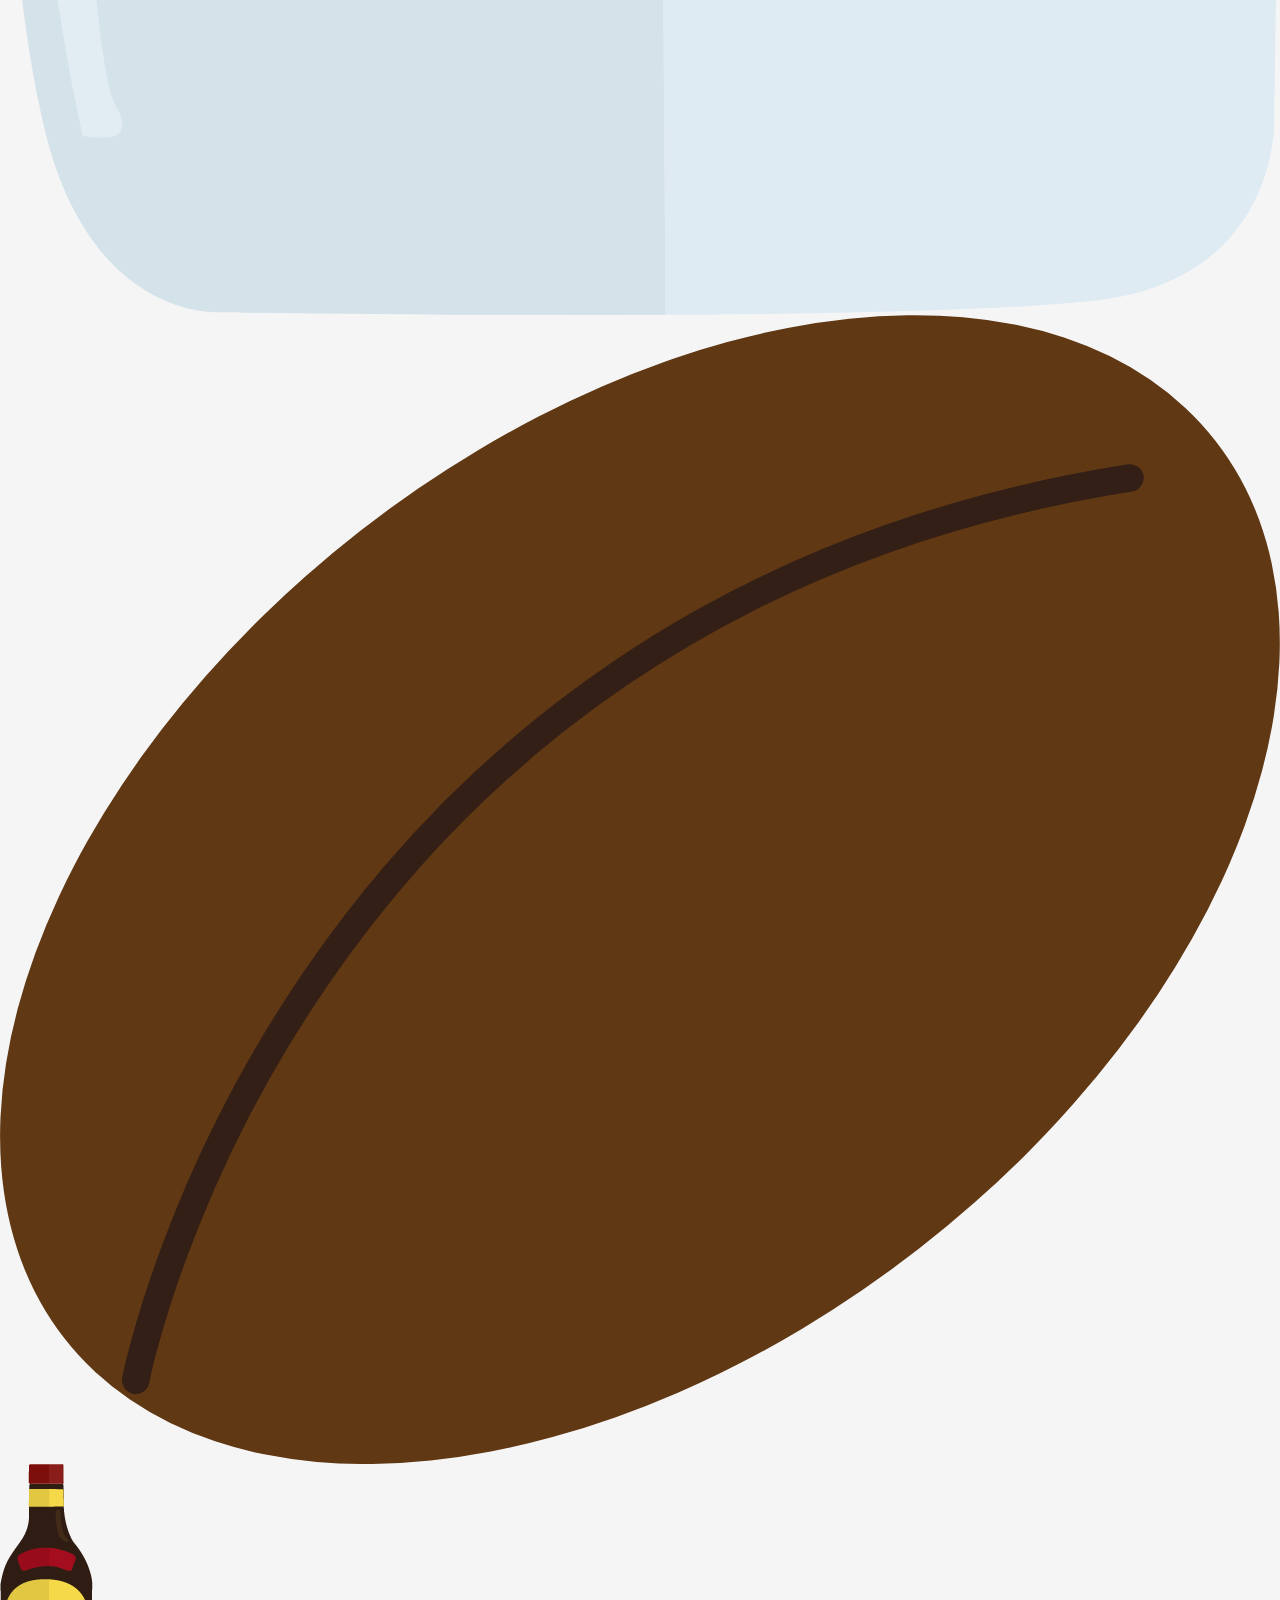
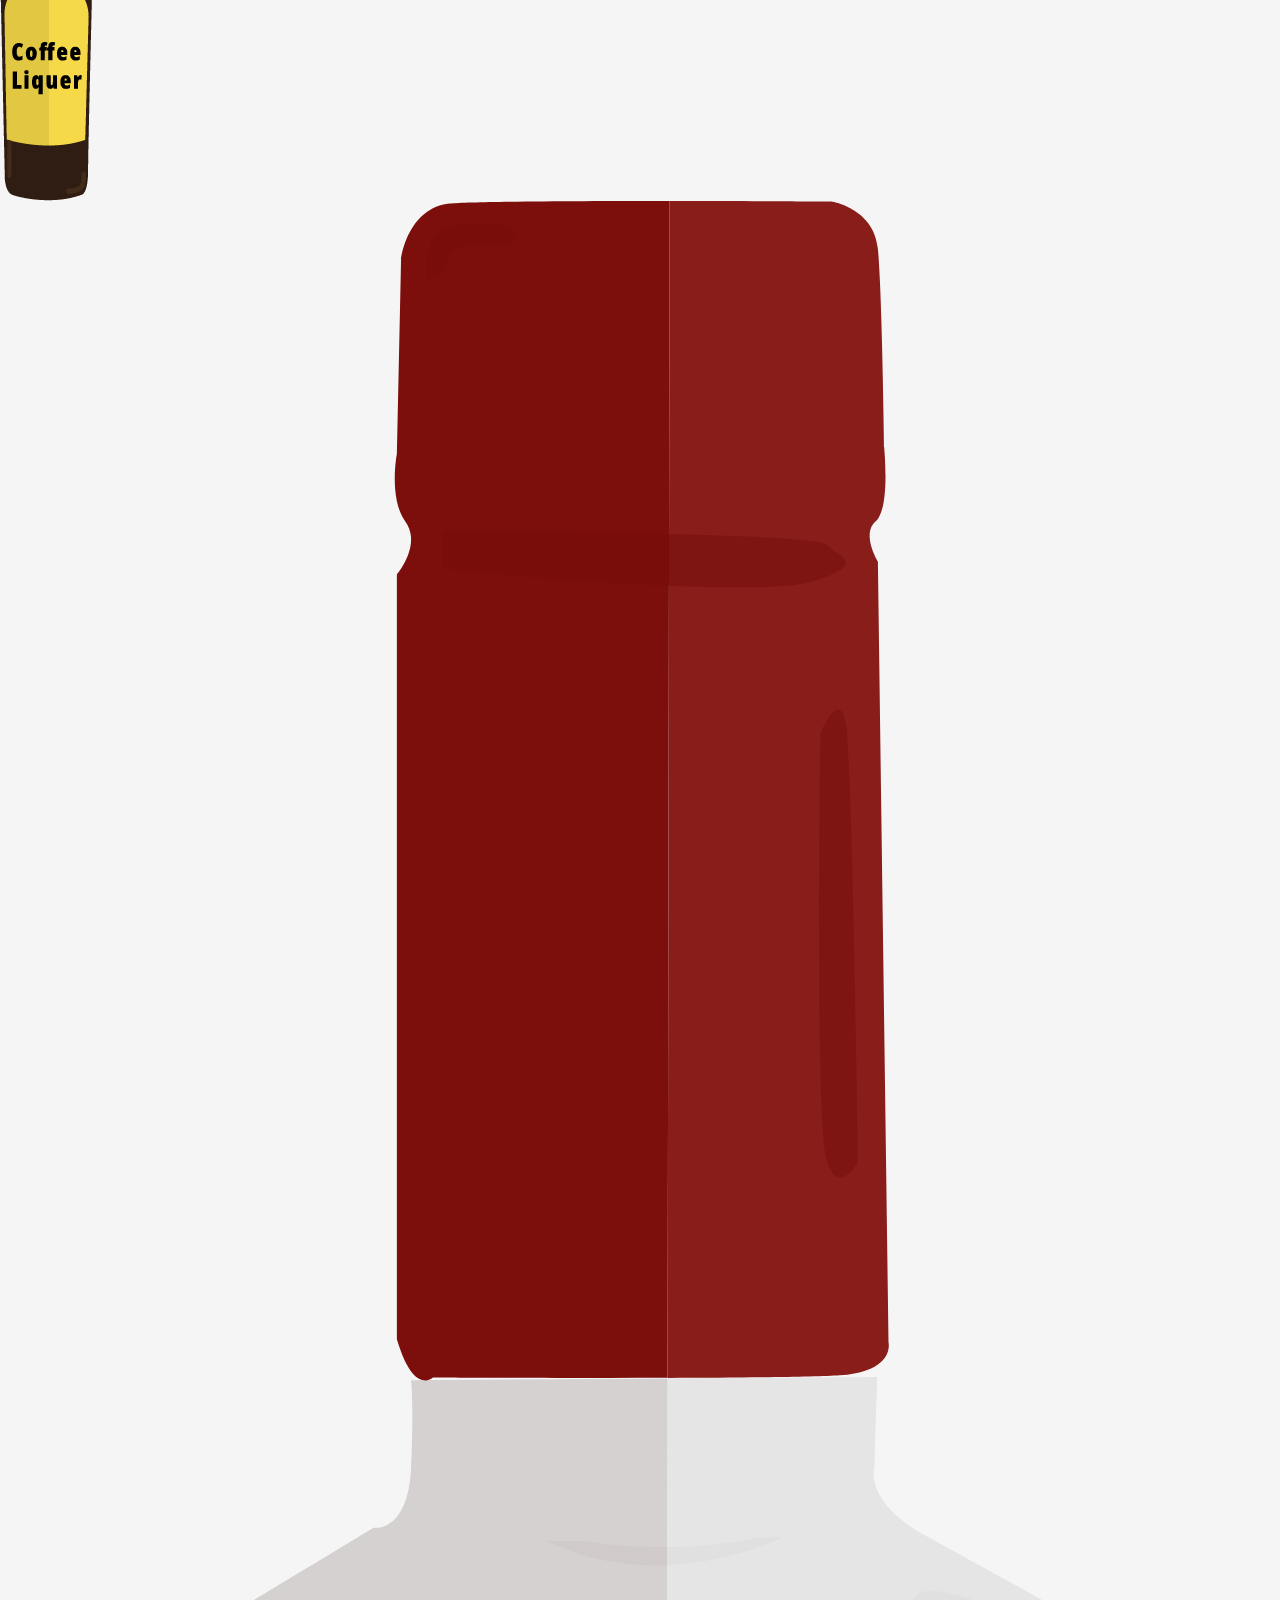
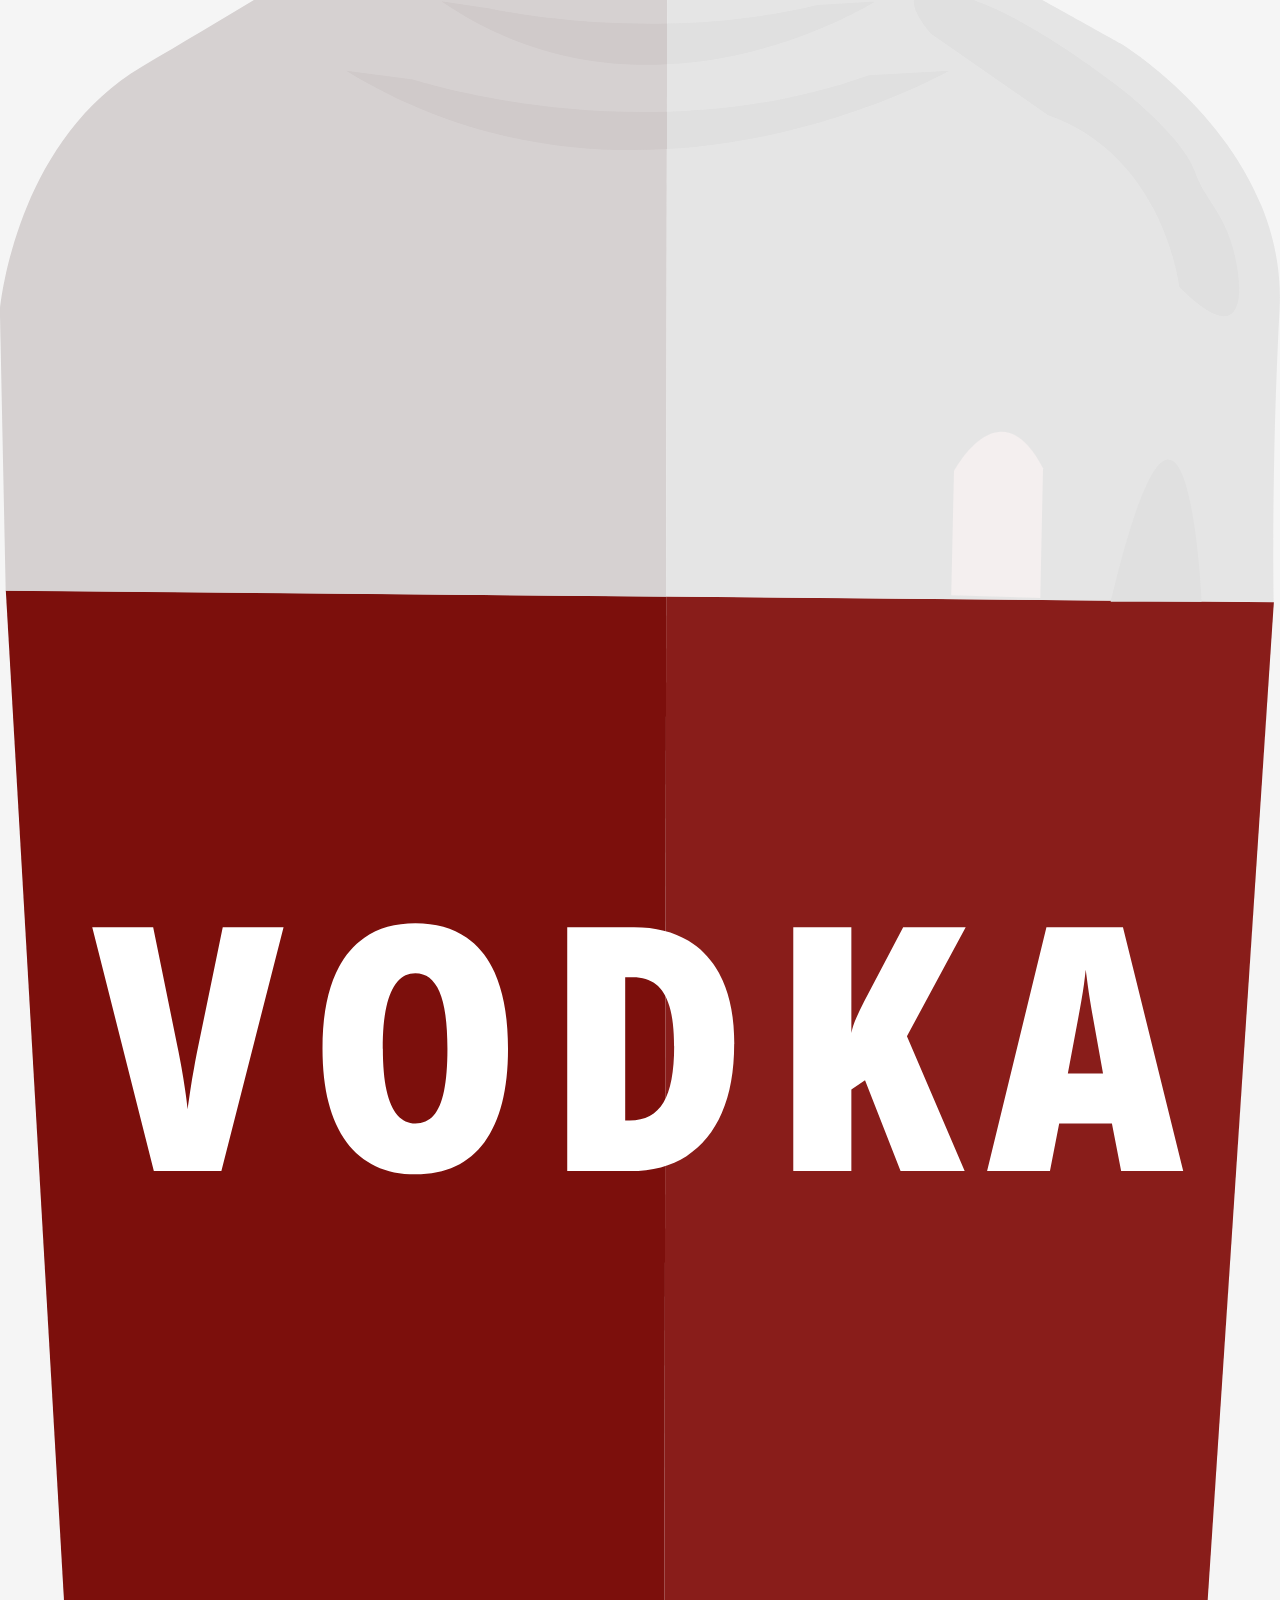
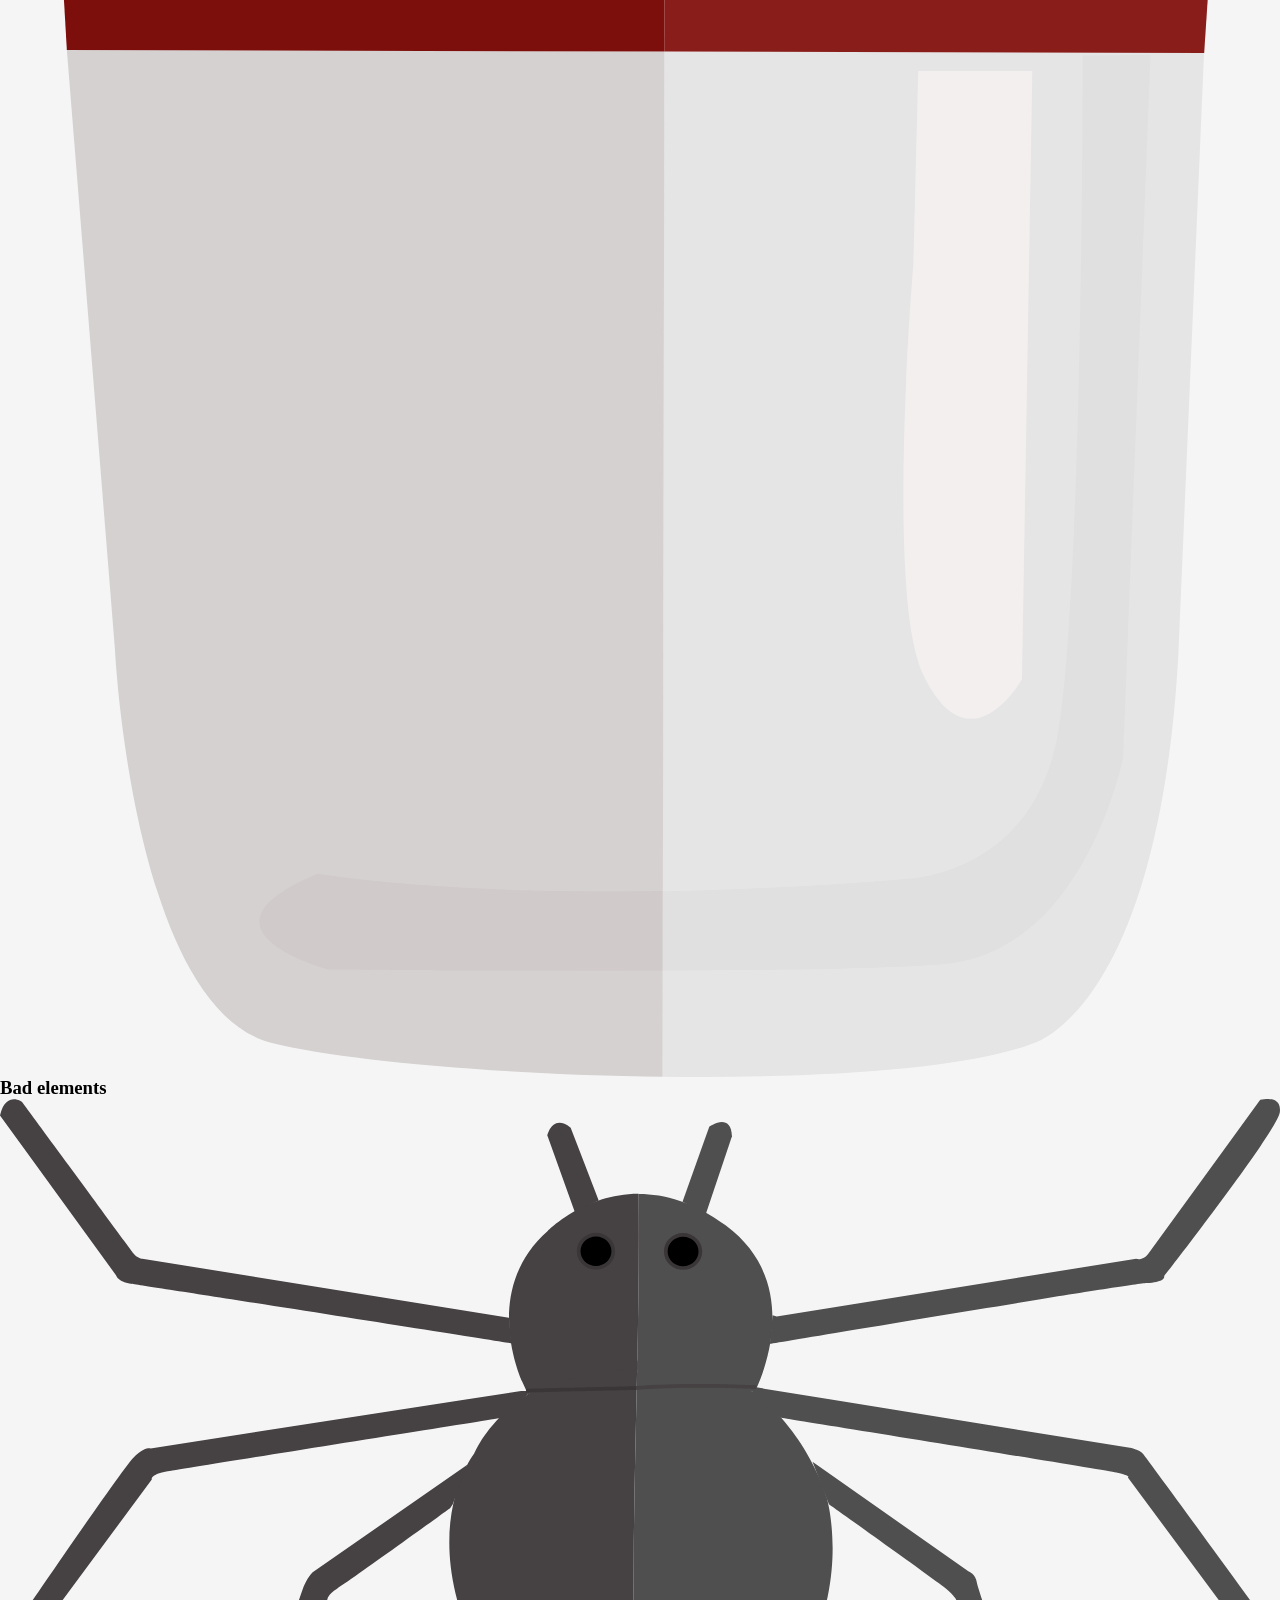
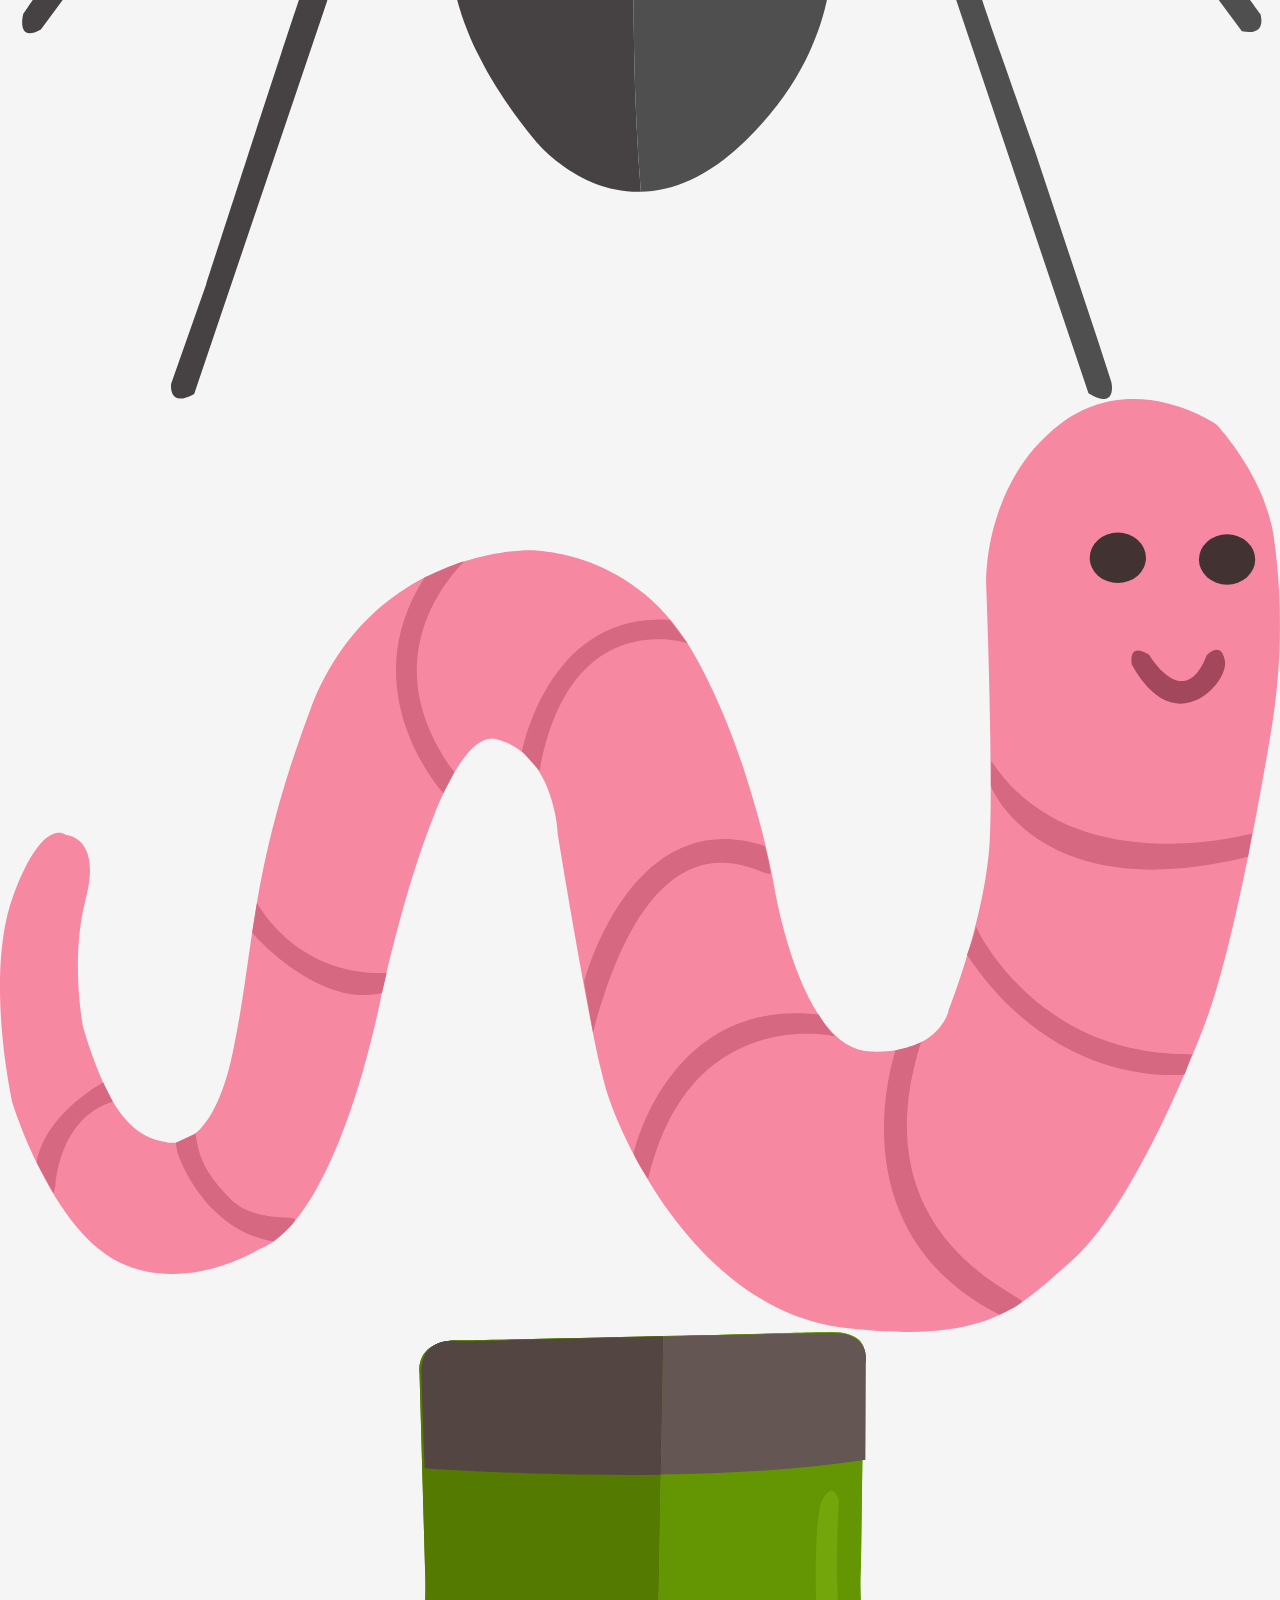
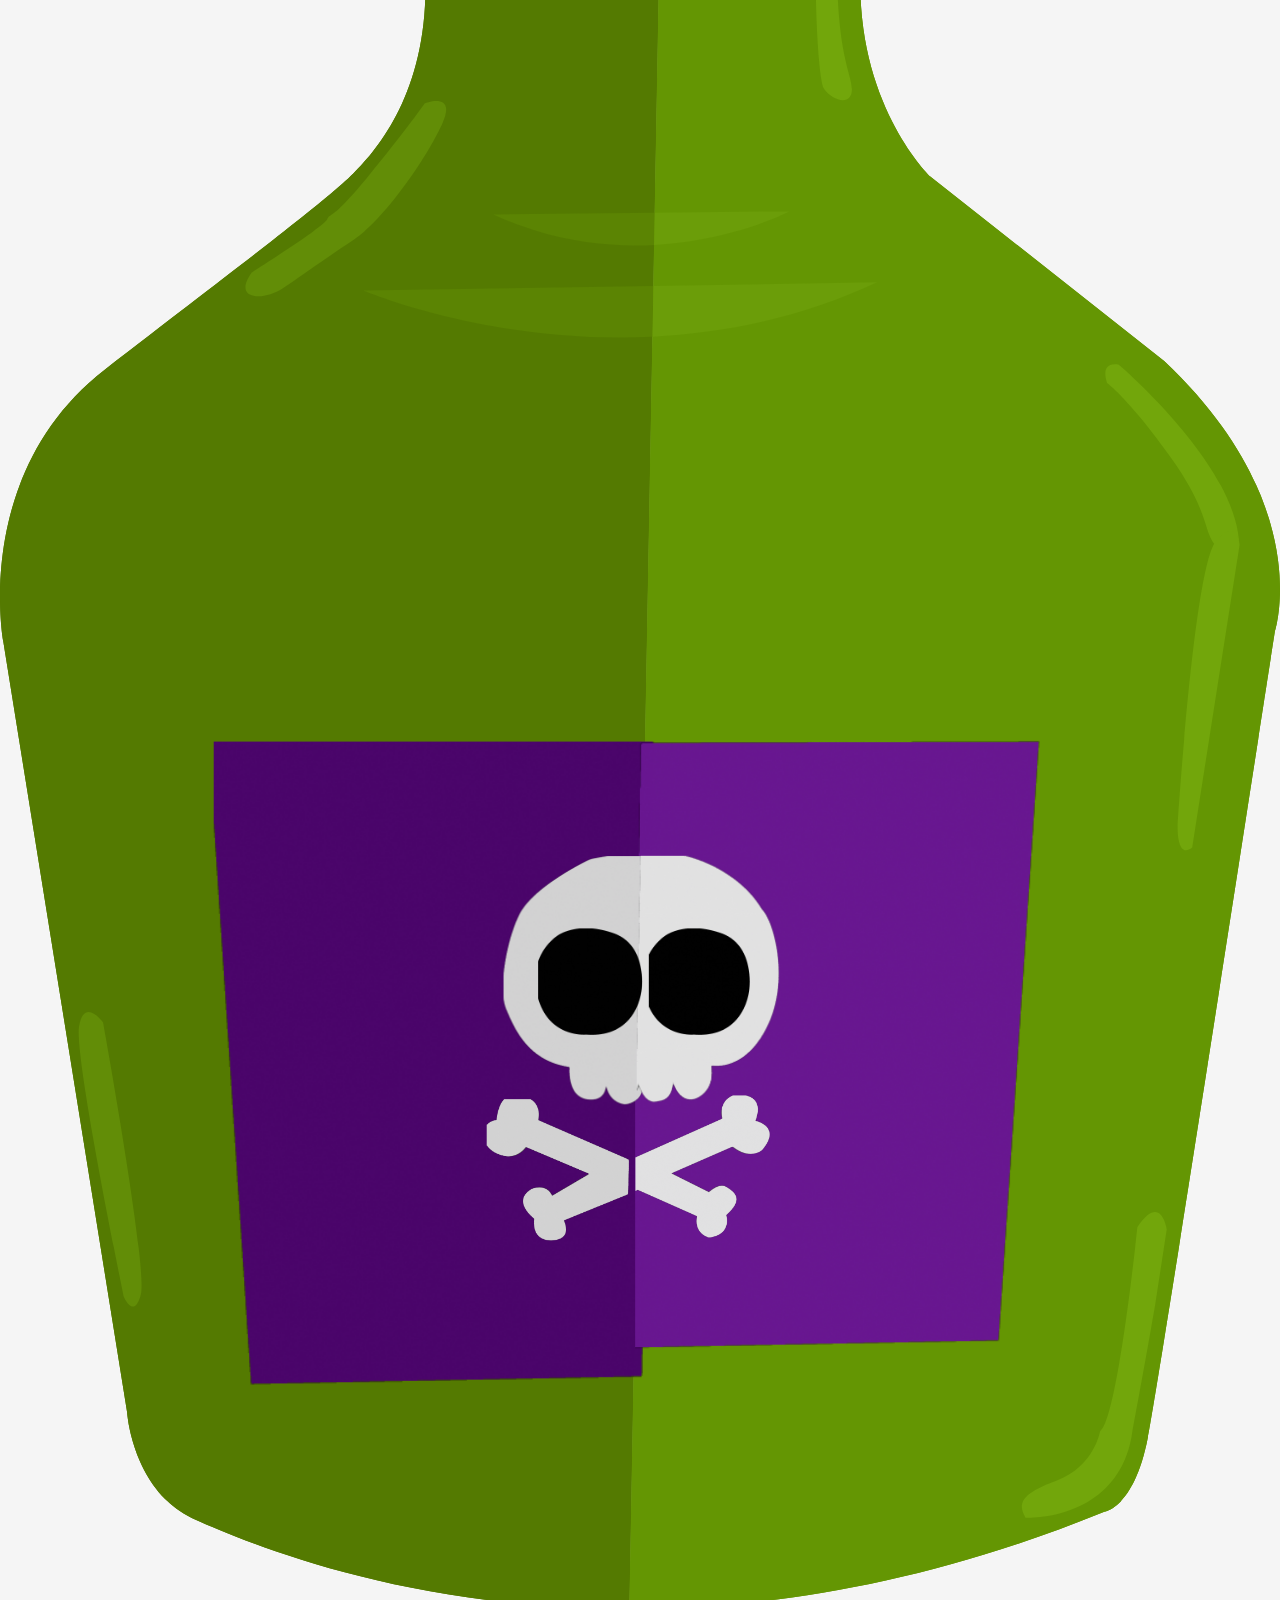
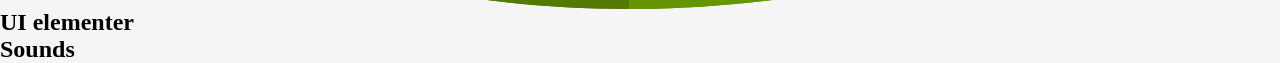
==== commit a930929b: "start, gameover, levelcomplete" ====
--- a/assets.html
+++ b/assets.html
@@ -26,7 +26,7 @@
         <article>
           <div class="startscreen">
             <h3>Startscreen</h3>
-            <img src="svg/forside.svg" alt="Startscreen" />
+            <img src="svg/" alt="Startscreen" />
           </div>
           <div class="bsckground">
             <h3>Background</h3>
--- a/css/style.css
+++ b/css/style.css
@@ -27,3 +27,7 @@
 .menu a:hover {
   text-decoration: underline;
 }
+
+main {
+  background-color: whitesmoke;
+}
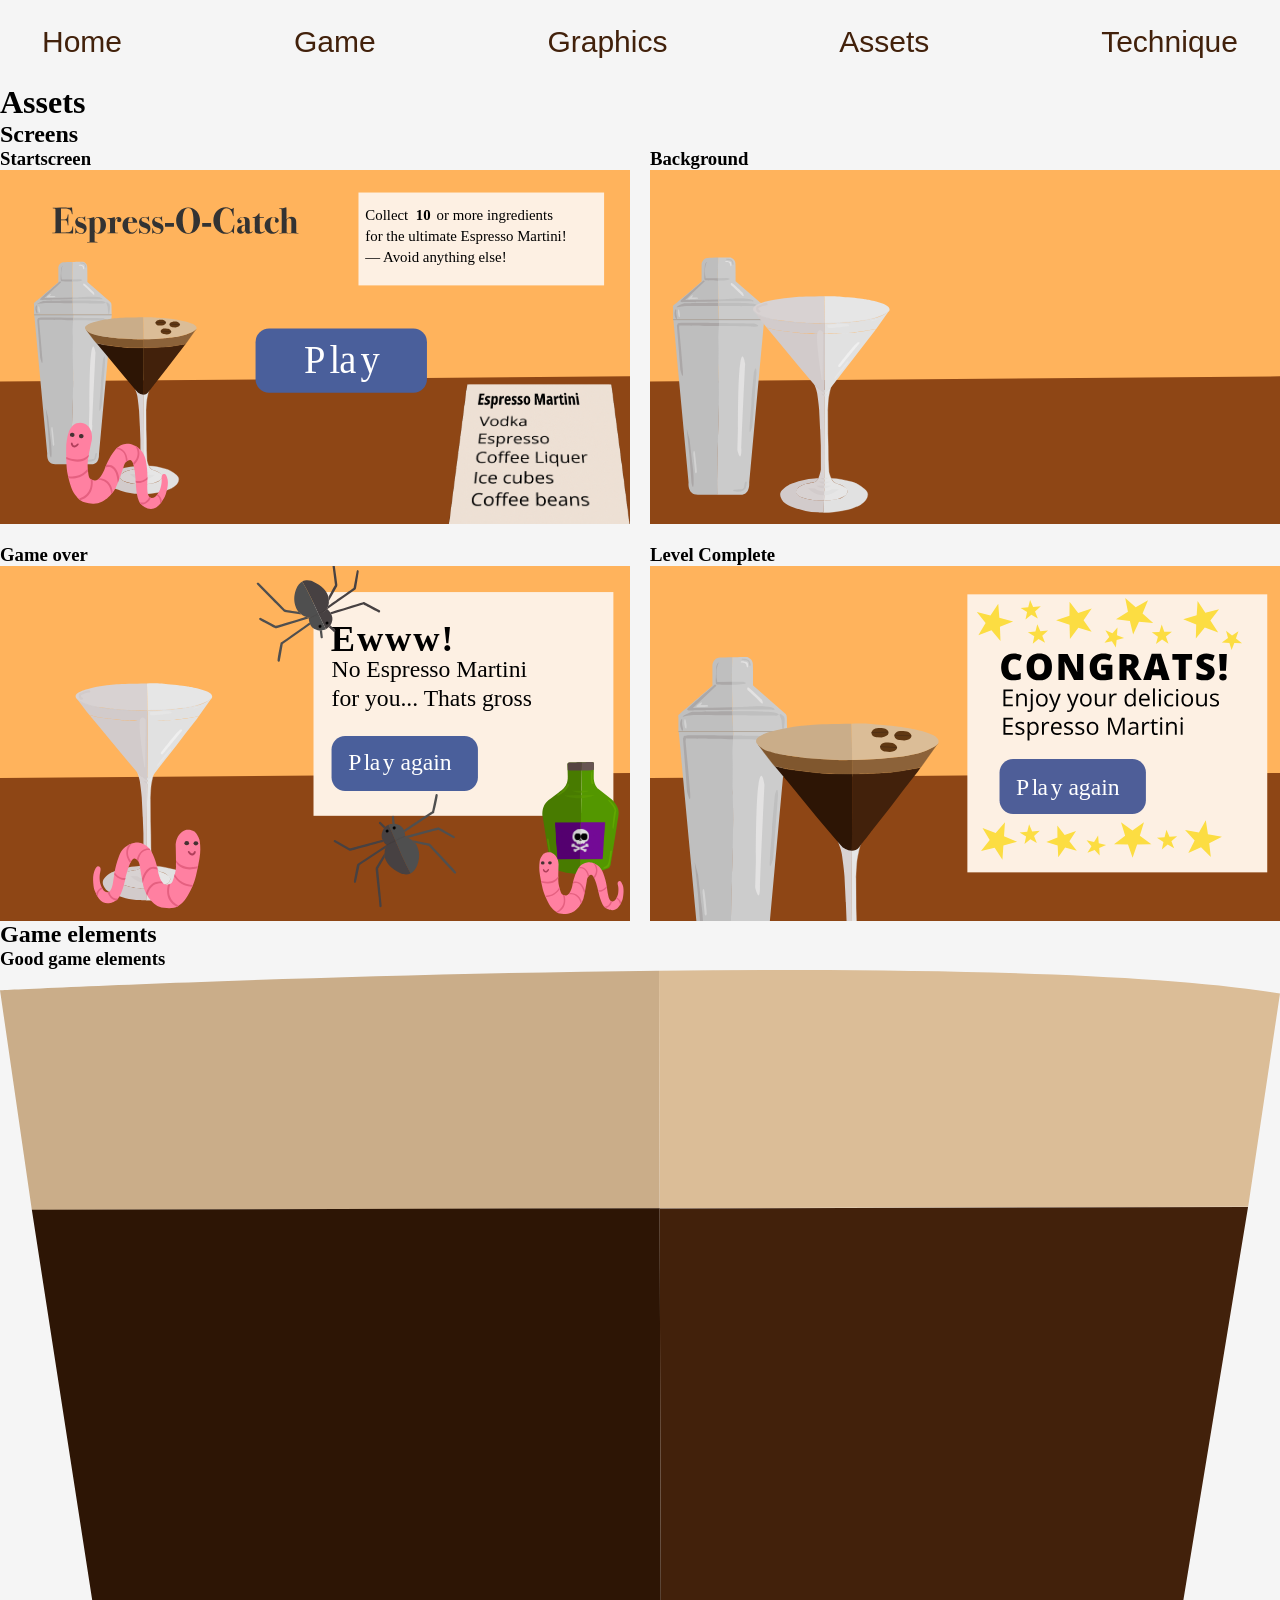
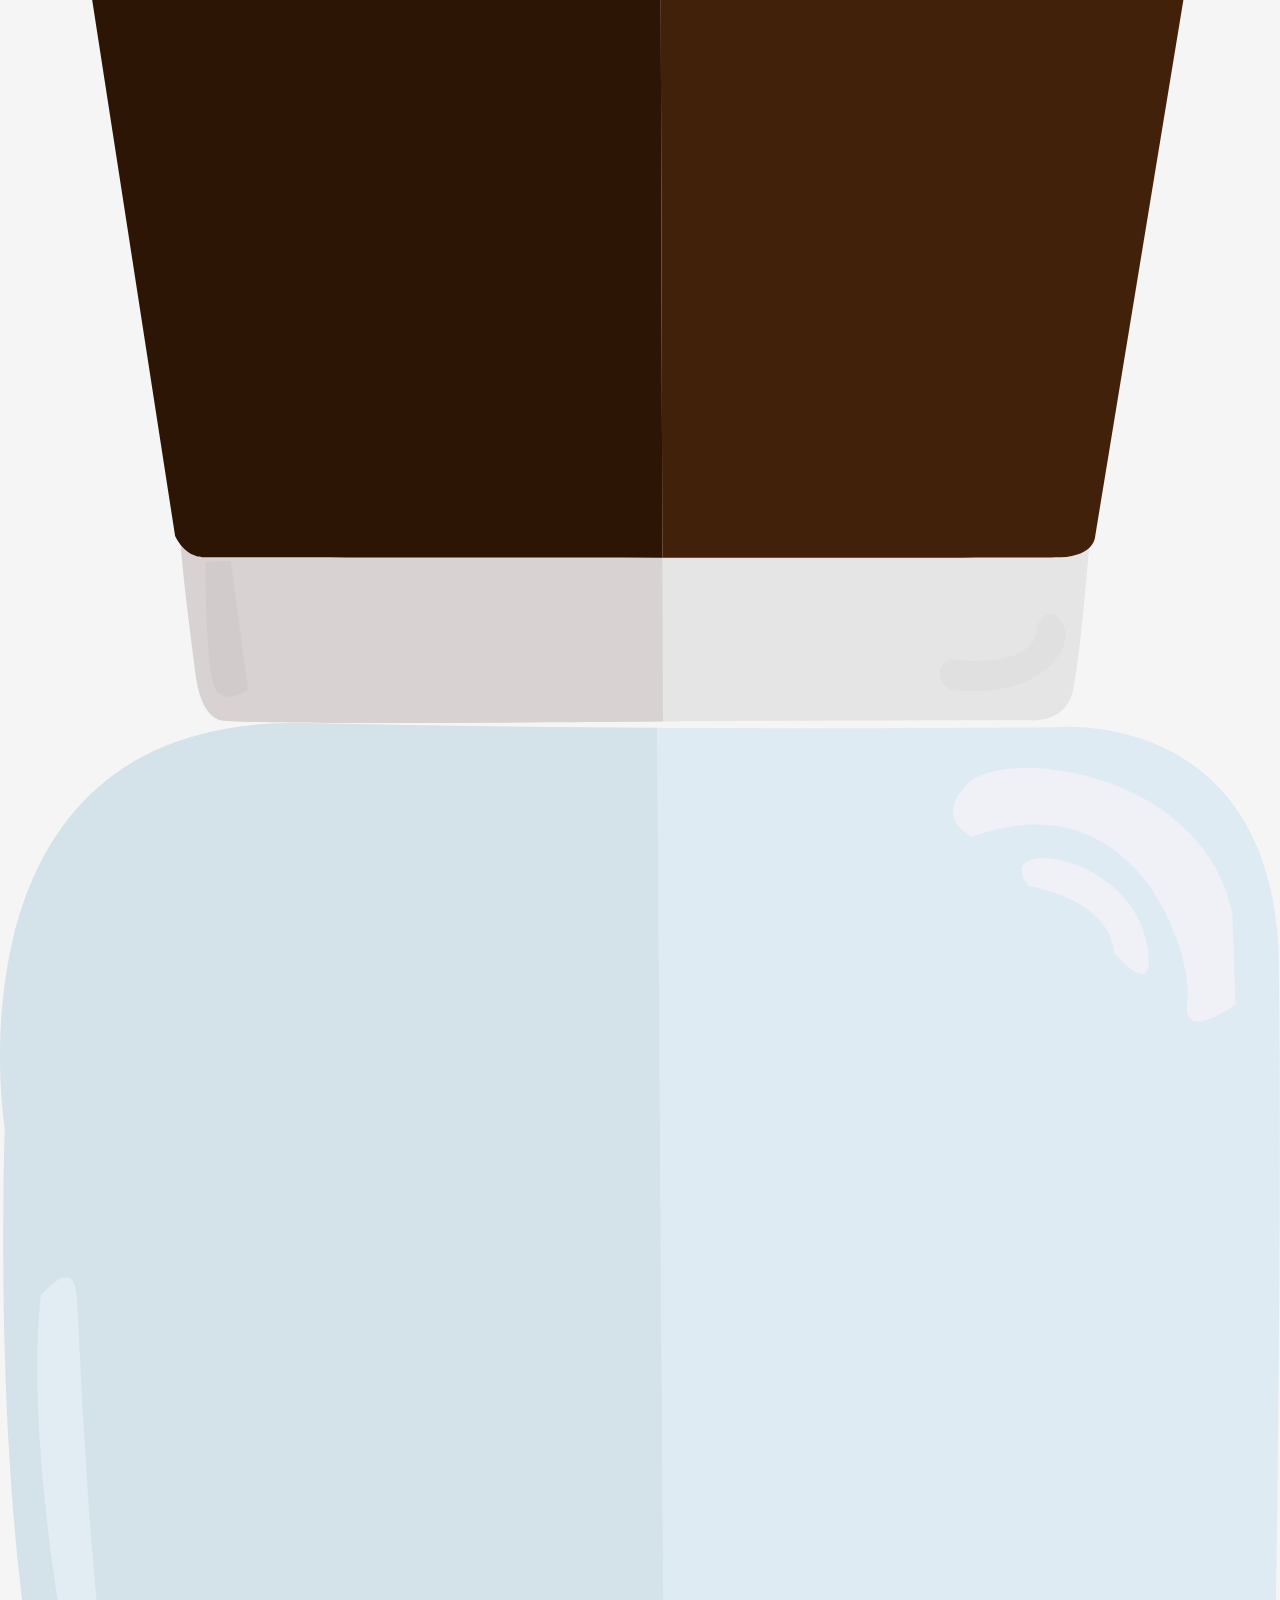
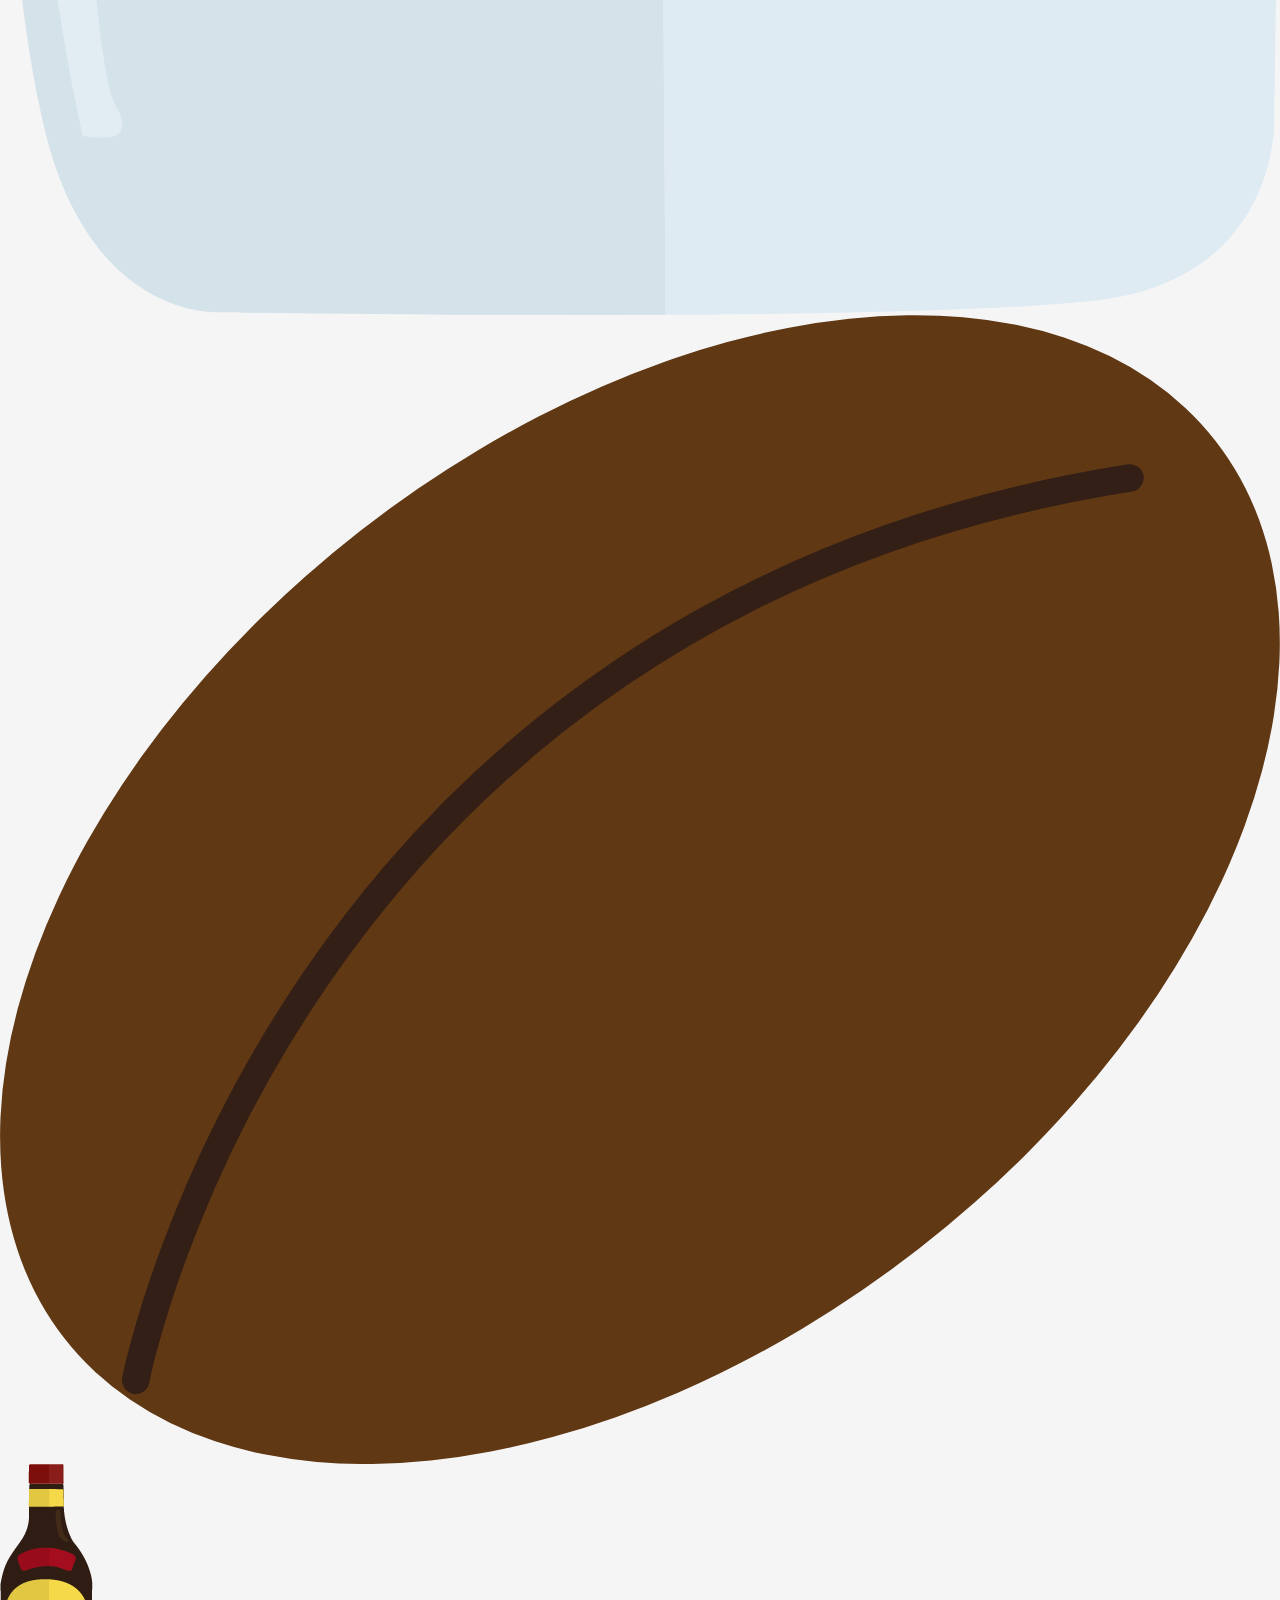
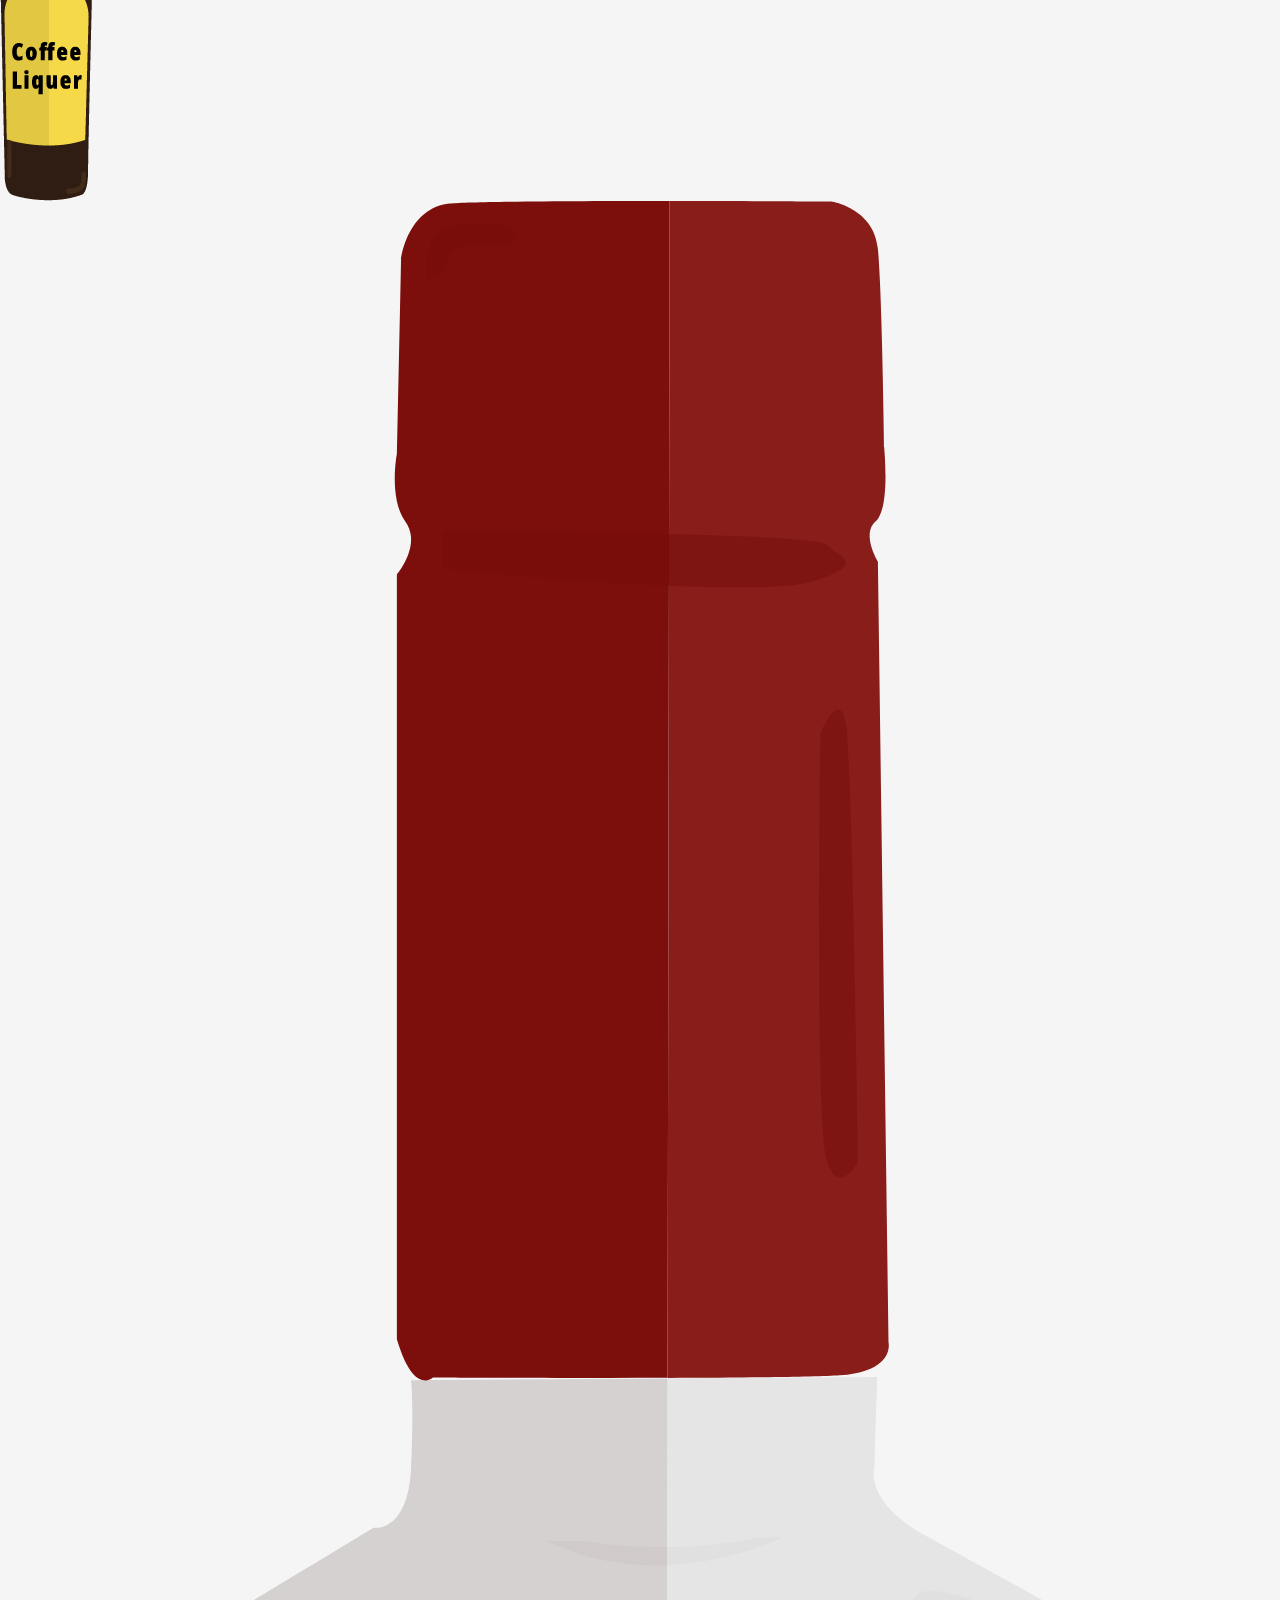
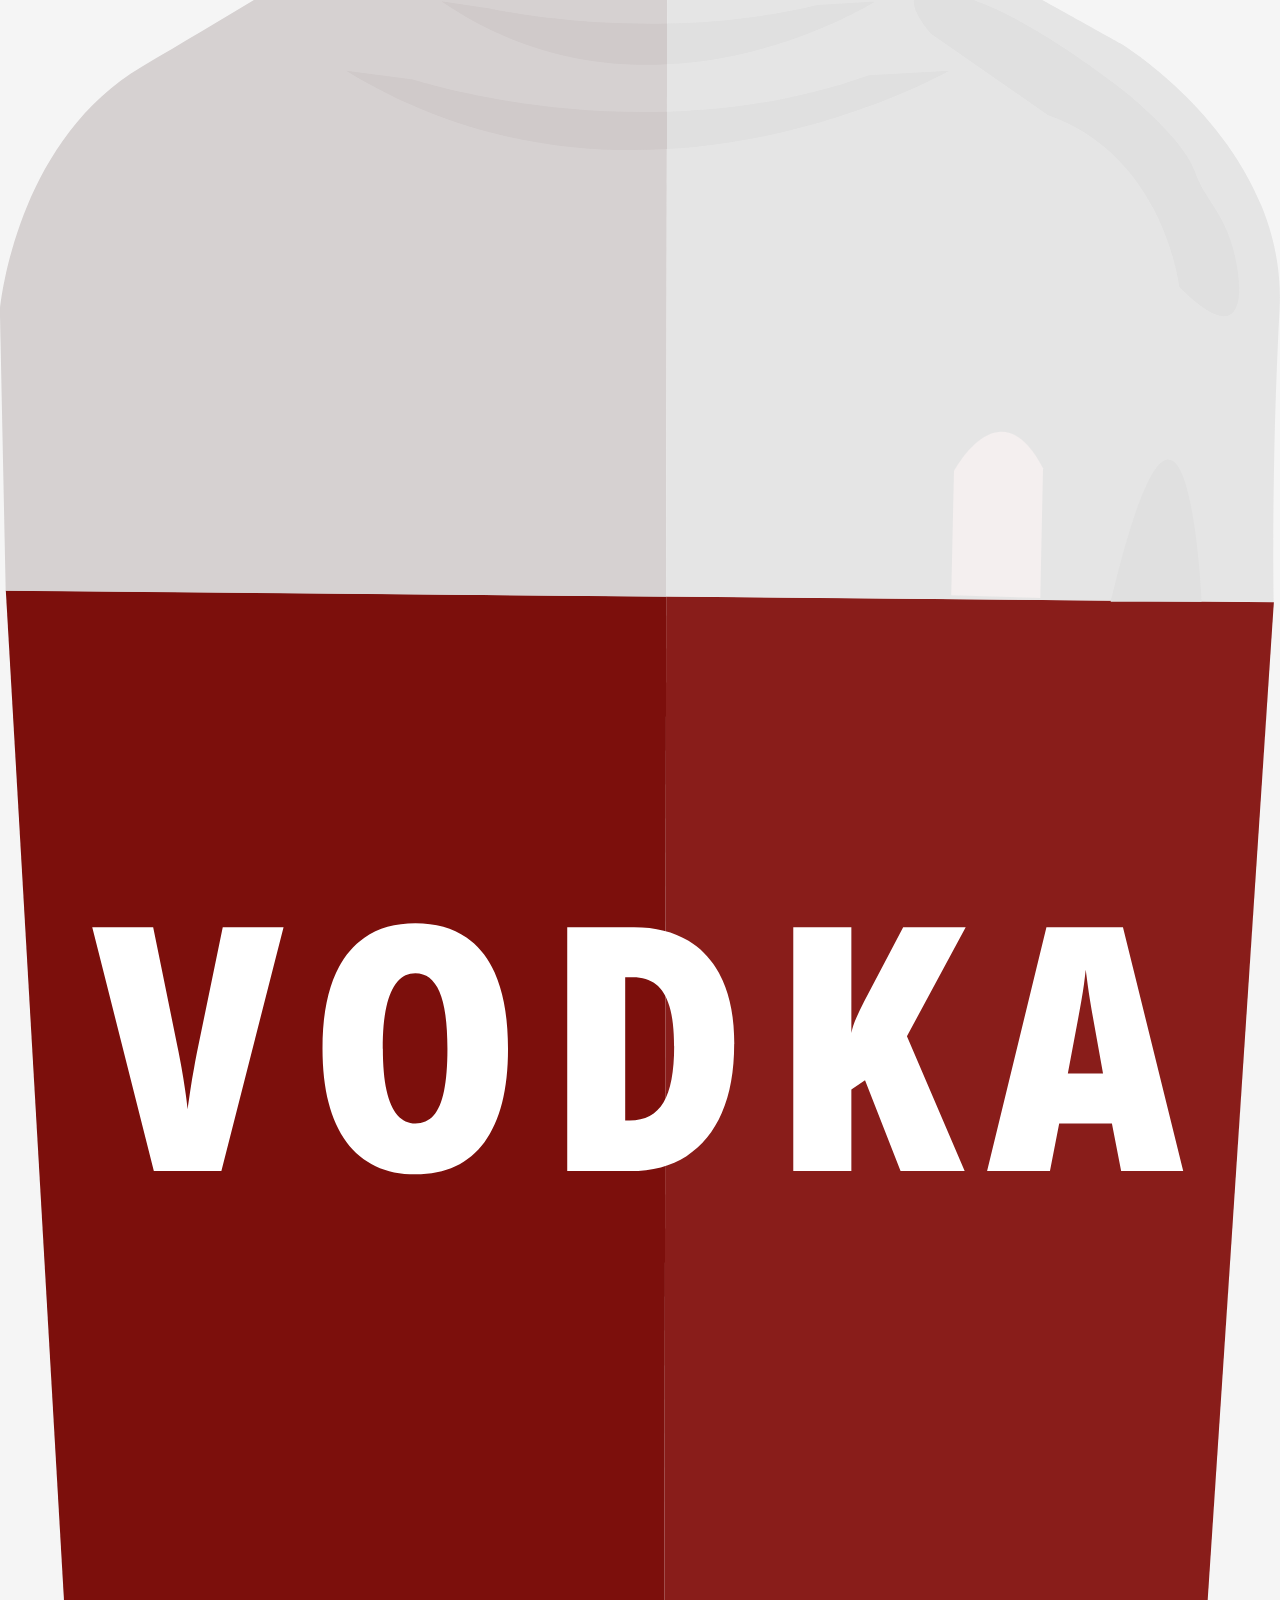
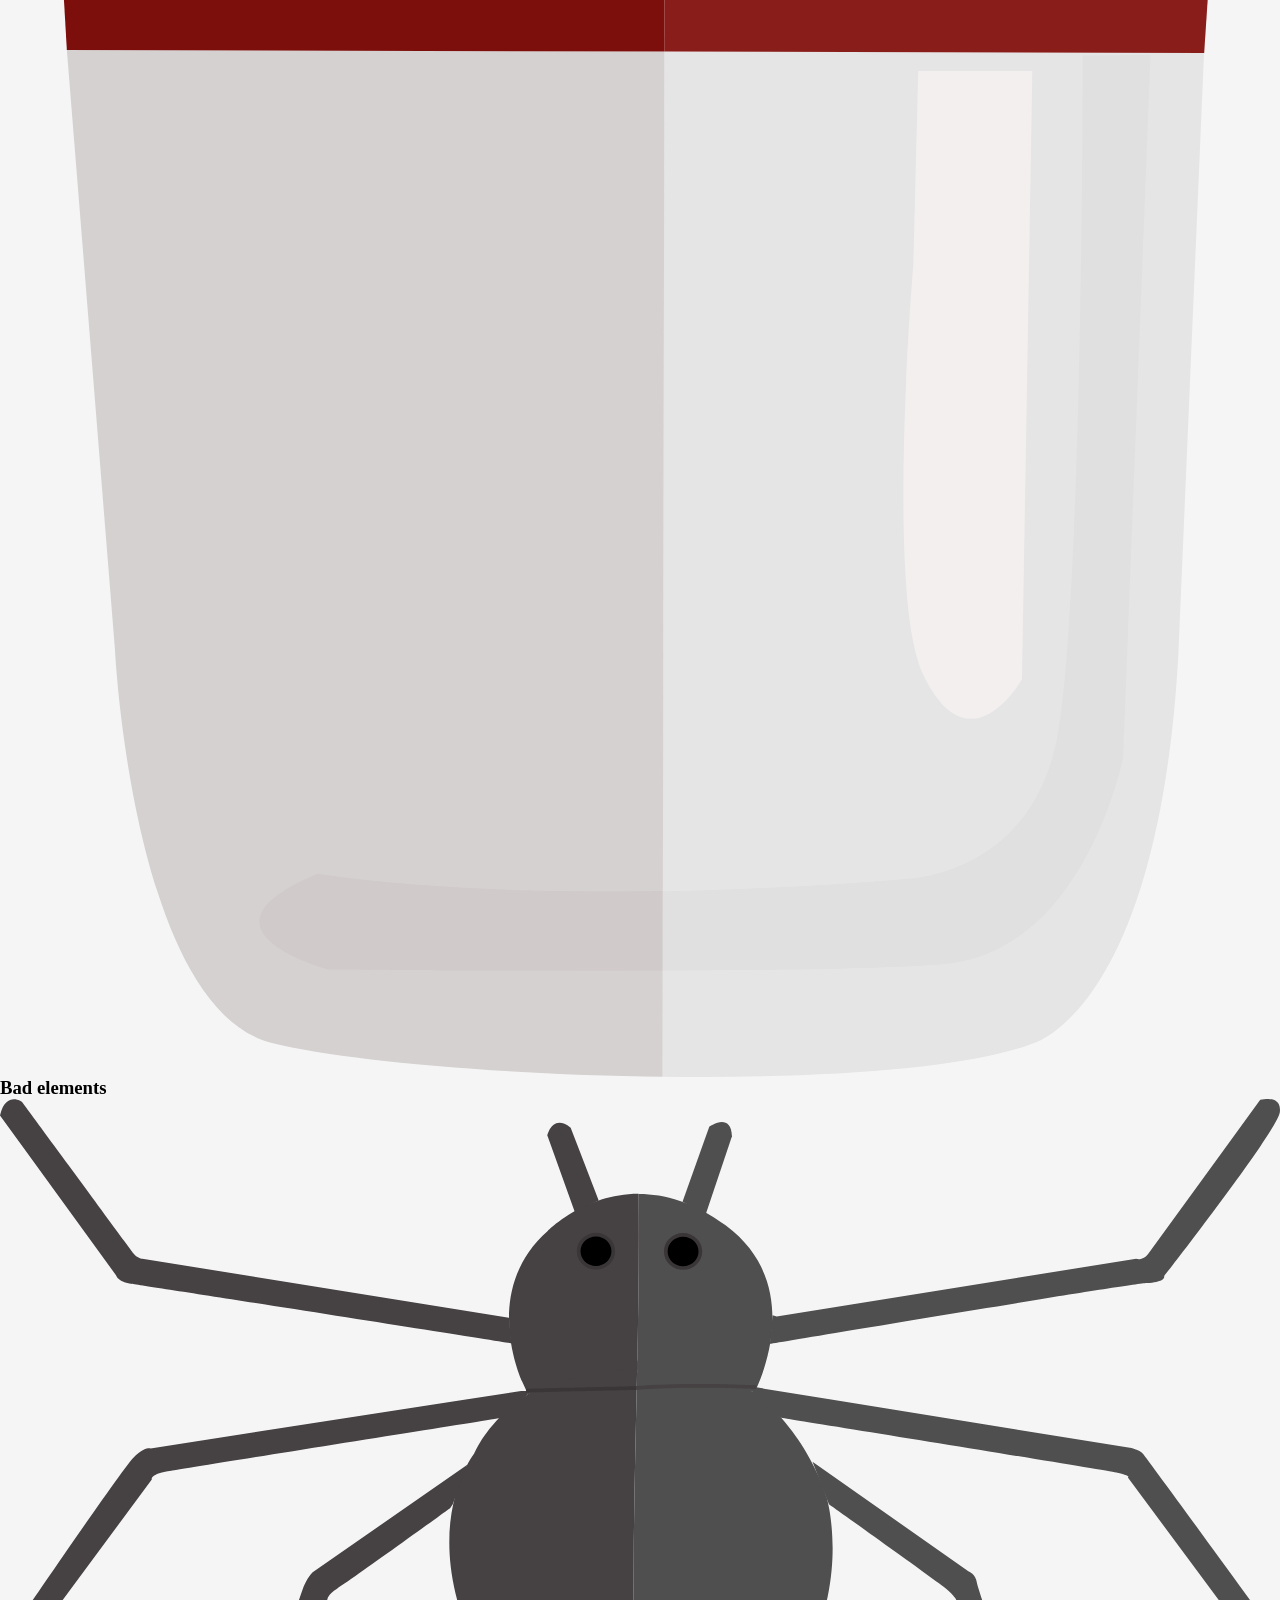
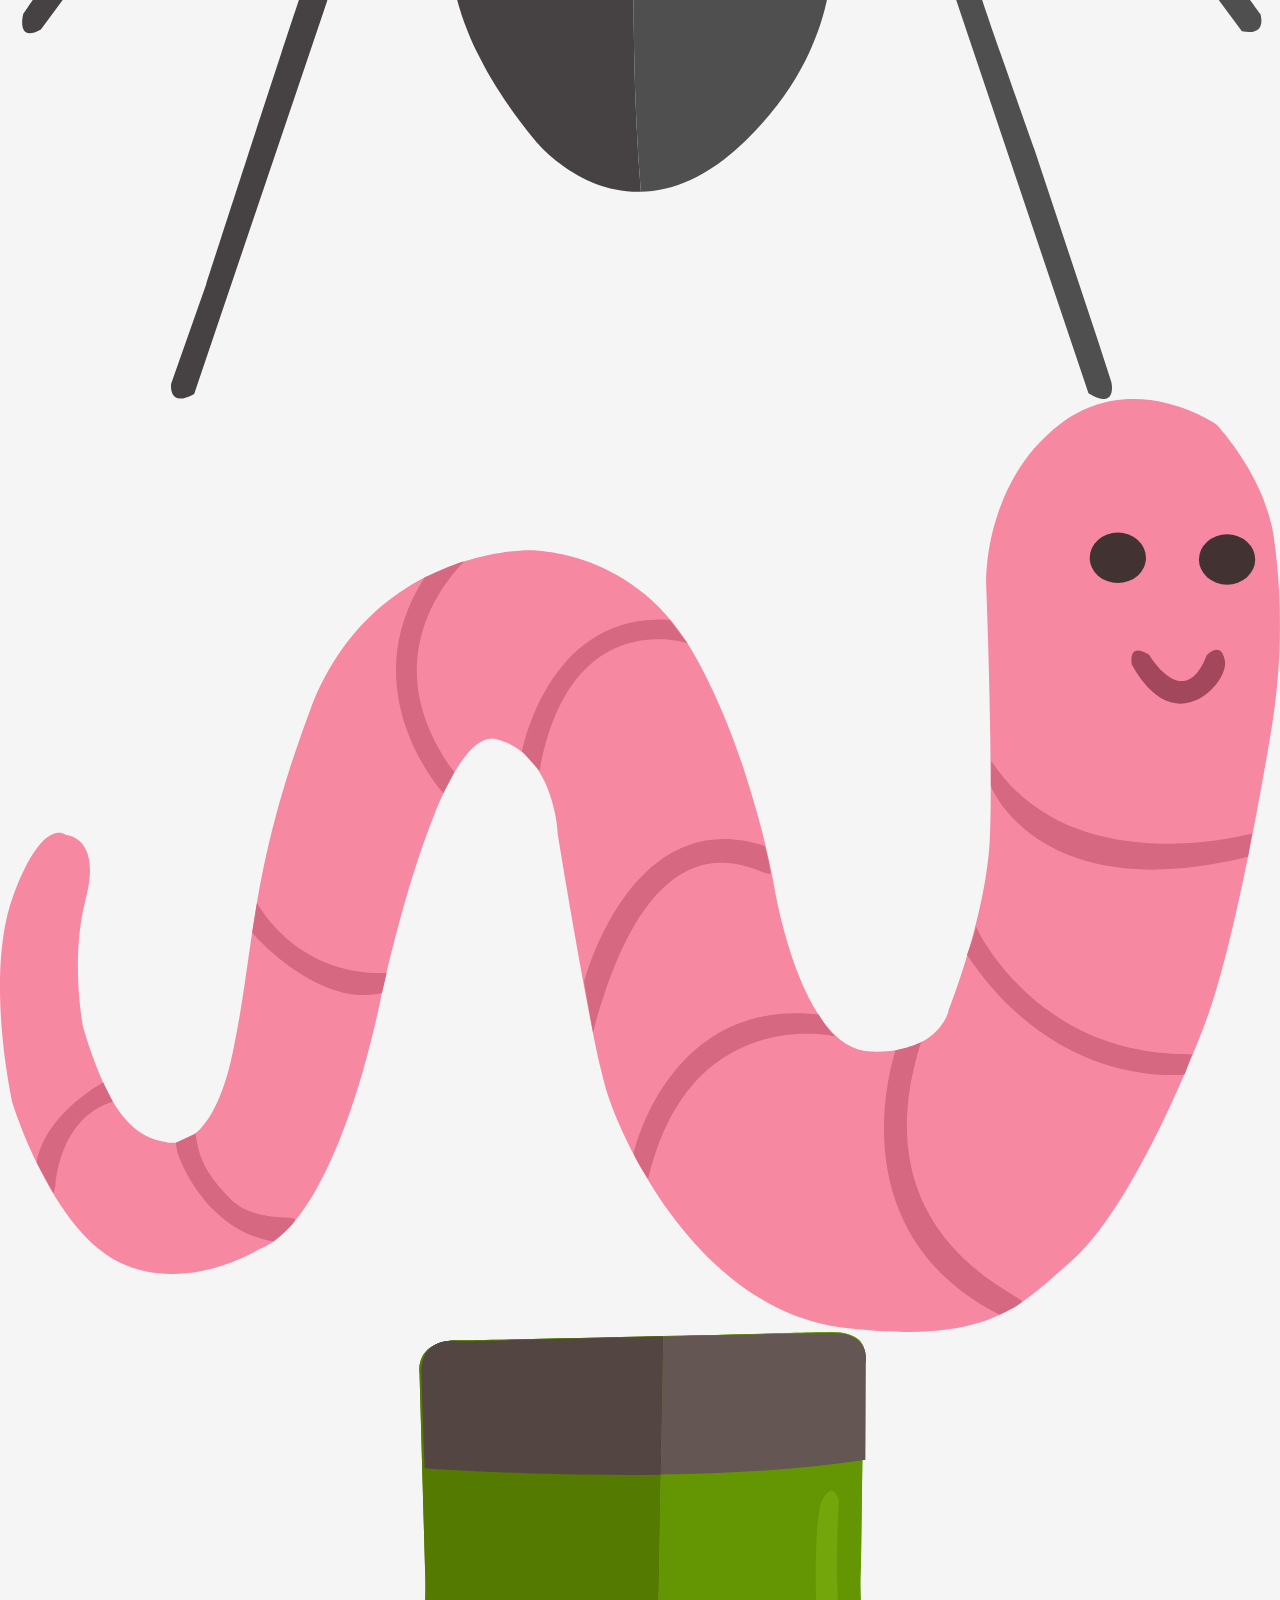
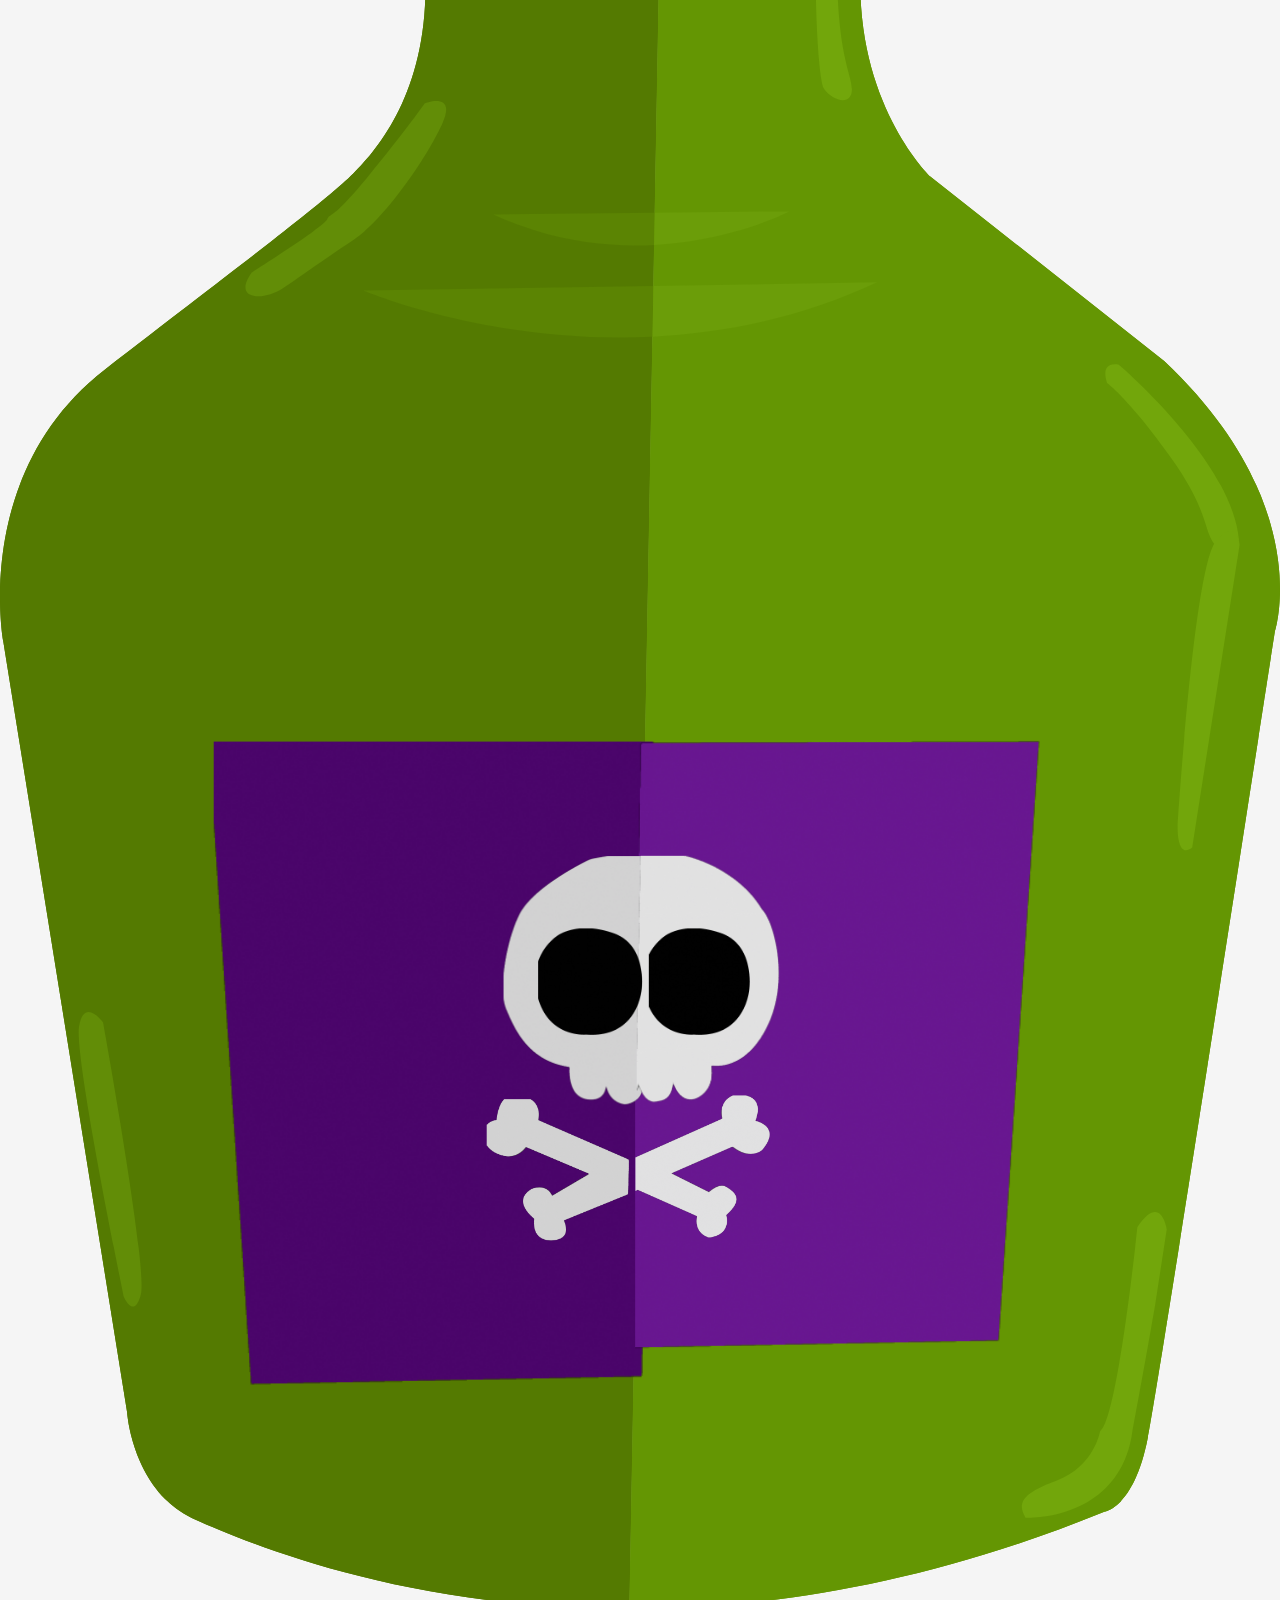
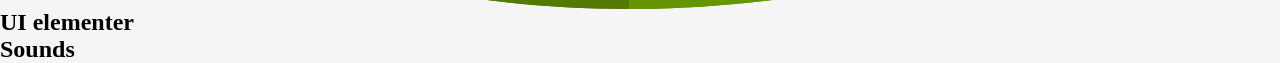
==== commit 080832ef: "knapper + home side" ====
--- a/assets.html
+++ b/assets.html
@@ -26,7 +26,7 @@
         <article>
           <div class="startscreen">
             <h3>Startscreen</h3>
-            <img src="svg/" alt="Startscreen" />
+            <img src="svg/forside.svg" alt="Startscreen" />
           </div>
           <div class="bsckground">
             <h3>Background</h3>
--- a/css/style.css
+++ b/css/style.css
@@ -31,3 +31,12 @@
 main {
   background-color: whitesmoke;
 }
+
+.playbutton {
+  position: absolute;
+  background-color: transparent;
+  text-decoration: none;
+  padding: 72px 192px;
+  top: 49.3%;
+  left: 8.1%;
+}
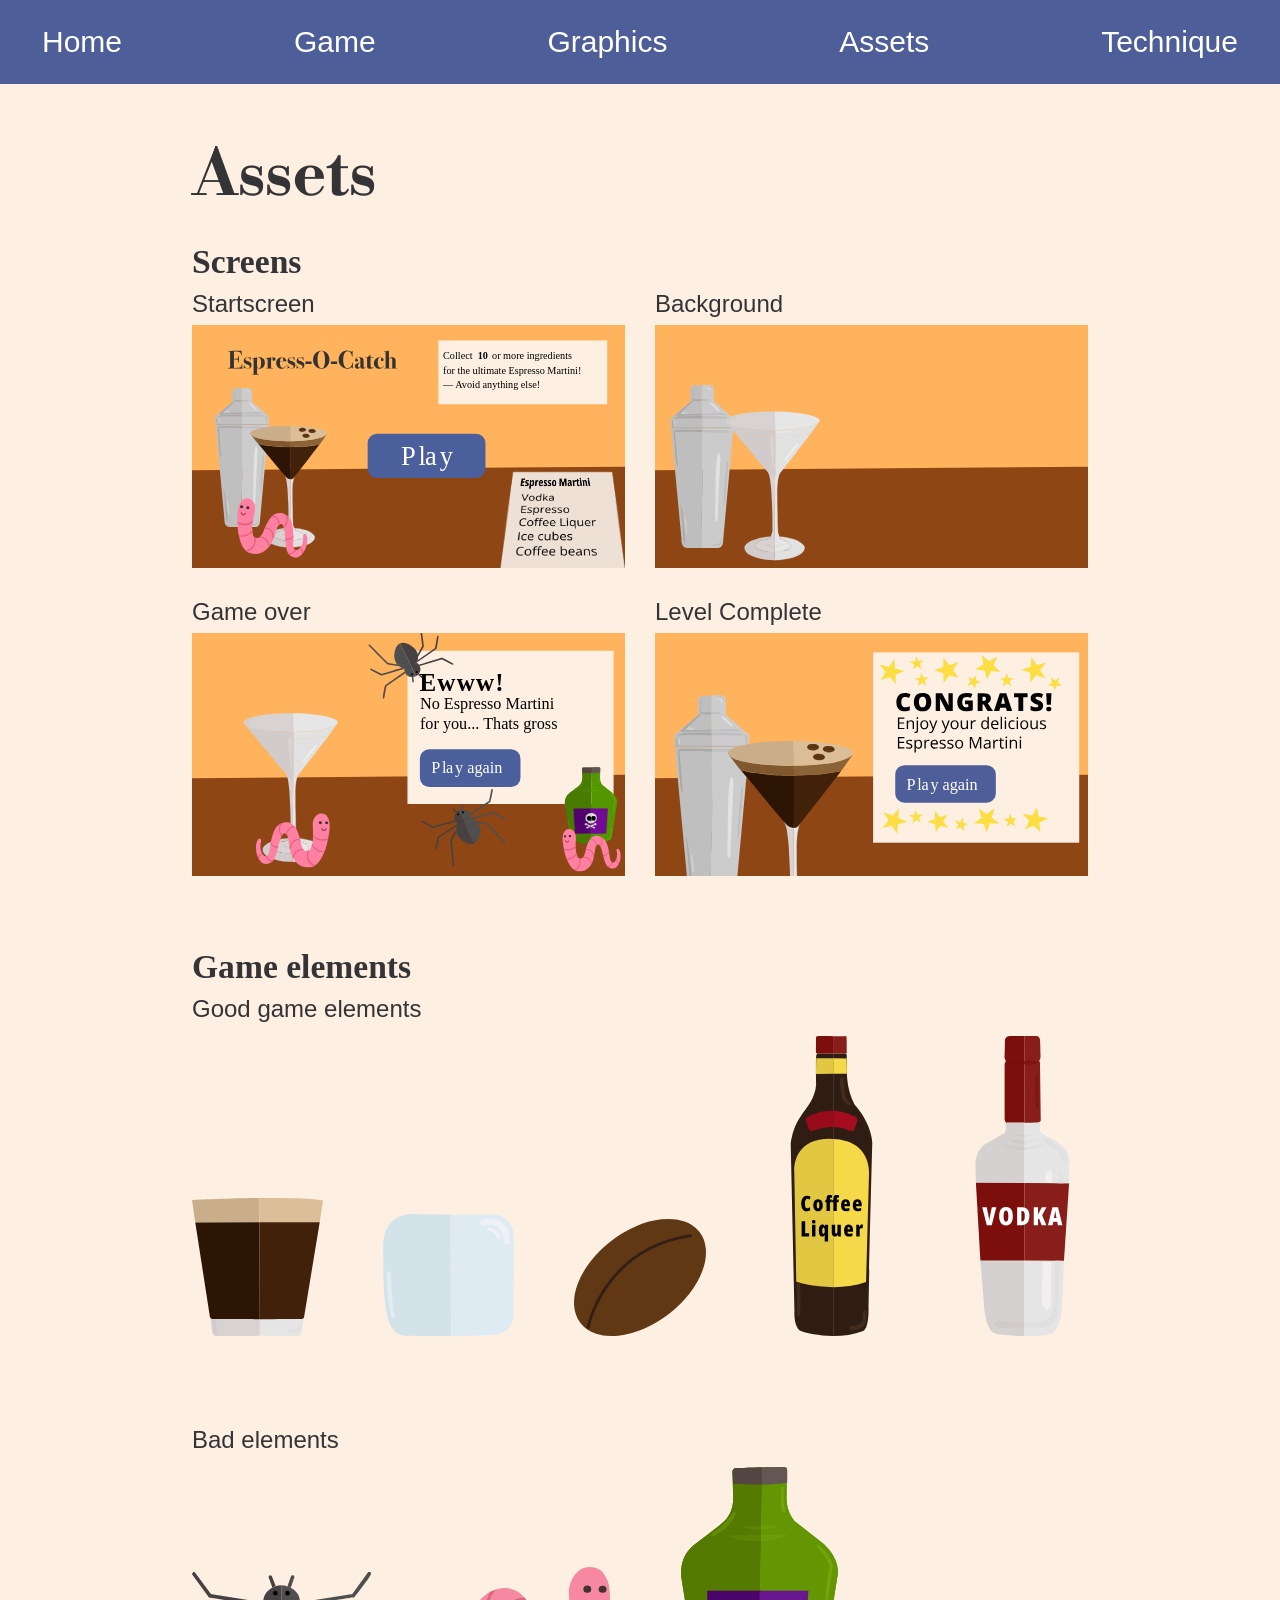
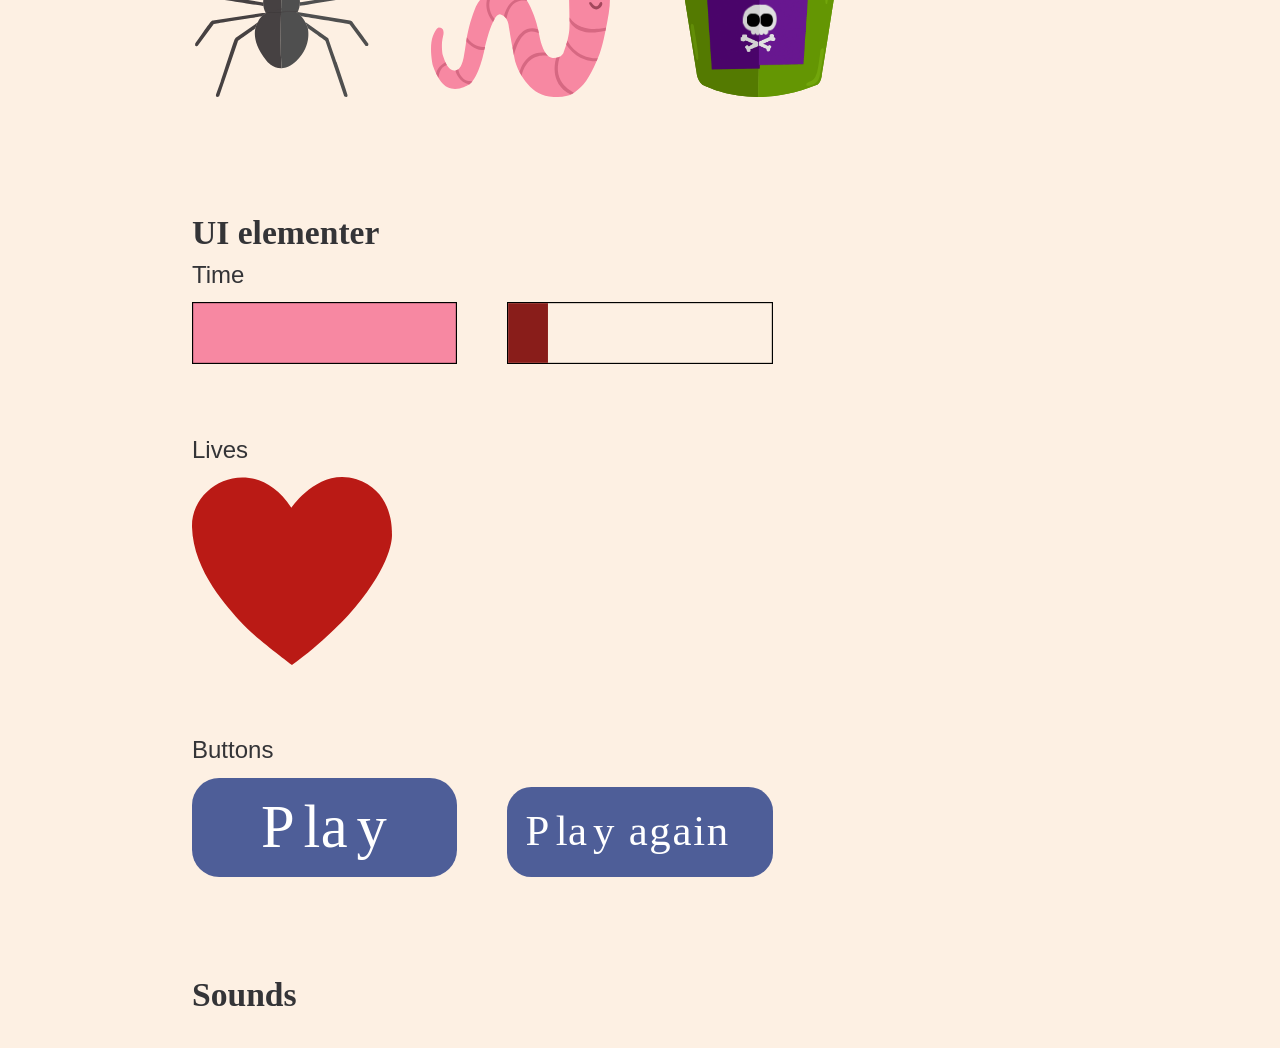
==== commit 4d613722: "musik og lyde" ====
--- a/assets.html
+++ b/assets.html
@@ -3,9 +3,16 @@
     <meta charset="UTF-8" />
     <meta name="viewport" content="width=device-width, initial-scale=1.0" />
     <title>Assets</title>
+    <link rel="preconnect" href="https://fonts.googleapis.com" />
+    <link rel="preconnect" href="https://fonts.gstatic.com" crossorigin />
+    <link
+      href="https://fonts.googleapis.com/css2?family=Bodoni+Moda:ital,opsz,wght@0,6..96,400..900;1,6..96,400..900&family=Edu+VIC+WA+NT+Beginner:wght@400..700&family=Inter:ital,opsz,wght@0,14..32,100..900;1,14..32,100..900&family=Libre+Bodoni:ital,wght@0,400..700;1,400..700&family=Varela+Round&display=swap"
+      rel="stylesheet"
+    />
+
     <link rel="stylesheet" href="css/layout.css" />
     <link rel="stylesheet" href="css/style.css" />
-    <link rel="stylesheet" href="css/layout.css" />
+    <link rel="stylesheet" href="css/header.css" />
   </head>
   <body>
     <header>
@@ -22,41 +29,59 @@
     <main>
       <h1>Assets</h1>
       <h2>Screens</h2>
-      <div class="screens">
-        <article>
-          <div class="startscreen">
-            <h3>Startscreen</h3>
-            <img src="svg/forside.svg" alt="Startscreen" />
-          </div>
-          <div class="bsckground">
-            <h3>Background</h3>
-            <img src="svg/spilskaerm.svg" alt="Game background" />
-          </div>
-          <div class="gameover">
-            <h3>Game over</h3>
-            <img src="svg/gameover.svg" alt="Game over" />
-          </div>
-          <div class="levelcomplete">
-            <h3>Level Complete</h3>
-            <img src="svg/levelcomplete.svg" alt="Level complete" />
-          </div>
-        </article>
-      </div>
+
+      <article class="screens">
+        <div class="startscreen">
+          <h3>Startscreen</h3>
+          <img src="svg/forside.svg" alt="Startscreen" />
+        </div>
+        <div class="background">
+          <h3>Background</h3>
+          <img src="svg/spilskaerm.svg" alt="Game background" />
+        </div>
+        <div class="gameover">
+          <h3>Game over</h3>
+          <img src="svg/gameover.svg" alt="Game over" />
+        </div>
+        <div class="levelcomplete">
+          <h3>Level Complete</h3>
+          <img src="svg/levelcomplete.svg" alt="Level complete" />
+        </div>
+      </article>
+
       <h2>Game elements</h2>
-      <article>
-        <h3>Good game elements</h3>
+
+      <h3>Good game elements</h3>
+      <article class="goodelements">
         <img src="svg/espresso.svg" alt="Espresso" />
         <img src="svg/isterning.svg" alt="Icecube" />
         <img src="svg/kaffebonne.svg" alt="Coffee bean" />
-        <img src="svg/kahlua.png" alt="Coffee liquor" />
-        <img src="svg/vodka.svg" alt="" />
-        <h3>Bad elements</h3>
+        <img src="svg/kahlua.svg" alt="Coffee liquor" class="tall" />
+        <img src="svg/vodka.svg" alt="Vodka" class="tall" />
+      </article>
+
+      <h3>Bad elements</h3>
+      <article class="badelements">
         <img src="svg/edderkop.svg" alt="Spider" />
         <img src="svg/orm.svg" alt="Worm" />
         <img src="svg/gift.svg" alt="Poison" />
       </article>
-      <h2>UI elementer</h2>
-      <article><img src="" alt="" /></article>
+
+      <div class="uielements">
+        <h2>UI elementer</h2>
+        <h3>Time</h3>
+        <article class="grid_1-1">
+          <img src="svg/timefull.svg" alt="Fuld tids-element" />
+          <img src="svg/timeend.svg" alt="Slut tids-element" />
+        </article>
+        <h3>Lives</h3>
+        <img src="svg/hjerte.svg" alt="Hjerte for liv" class="heart" />
+        <h3>Buttons</h3>
+        <article class="grid_1-1">
+          <img src="svg/play.svg" alt="Spil knap" />
+          <img src="svg/playagain.svg" alt="Spil igen knap" />
+        </article>
+      </div>
       <h2>Sounds</h2>
     </main>
   </body>
--- a/css/layout.css
+++ b/css/layout.css
@@ -1,25 +1,100 @@
-.levelcomplete {
-  display: grid;
-  grid-column: 2 / span 1;
+@media (min-width: 1000px) {
+  .screens {
+    display: grid;
+    grid-template-columns: 1fr 1fr;
+    grid-template-rows: auto auto;
+    gap: 30px;
+  }
+
+  .screens .startscreen,
+  .screens .levelcomplete {
+    grid-column: span 1;
+  }
+
+  .screens .gameover,
+  .screens .background {
+    grid-column: span 1;
+  }
+
+  .goodelements {
+    display: grid;
+    grid-template-columns: repeat(5, 1fr);
+    gap: 60px;
+    align-items: end;
+    margin-bottom: 10%;
+  }
+
+  .goodelements img {
+    max-height: 300px;
+    min-width: auto;
+  }
+
+  .badelements {
+    display: grid;
+    grid-template-columns: repeat(4, 1fr);
+    gap: 60px;
+    align-items: end;
+    margin-bottom: 10%;
+  }
+
+  .badelements img {
+    max-height: 230px;
+    min-width: auto;
+  }
+
+  .grid-1-1-1 {
+    display: grid;
+    grid-template-columns: 1fr 2fr;
+    gap: 20px;
+  }
+
+  .grid_1-1 {
+    display: grid;
+    grid-template-columns: 1fr 1fr 1fr;
+    gap: 50px;
+    align-items: end;
+    margin-bottom: 8%;
+  }
 }
 
-.screens article {
-  display: grid;
-  grid-template-columns: 1fr 1fr; /* Create 2 equal-width columns */
-  grid-template-rows: auto auto; /* Create 2 rows (auto height based on content) */
-  gap: 20px; /* Space between items */
+@media (max-width: 1000px) {
+  .screens {
+    display: grid;
+    grid-template-columns: 1fr;
+    gap: 50px;
+    margin: 4% 0 10%;
+  }
+
+  .goodelements {
+    display: grid;
+    grid-template-columns: 1fr;
+    gap: 60px;
+    margin: 4% 0 10%;
+  }
+
+  .goodelements img {
+    max-width: 42%;
+  }
+
+  .badelements {
+    display: grid;
+    grid-template-columns: 1fr;
+    gap: 40px;
+    margin: 4% 0 15%;
+  }
+
+  .badelements img {
+    max-width: 42%;
+  }
+
+  .grid_1-1 {
+    display: grid;
+    grid-template-columns: 1fr;
+    gap: 50px;
+    margin-bottom: 15%;
+  }
+
+  .grid_1-1 img {
+    max-width: 60%;
+  }
 }
-
-.screens .startscreen,
-.screens .levelcomplete {
-  grid-column: span 1; /* Each takes one column */
-}
-
-.screens .gameover,
-.screens .bsckground {
-  grid-column: span 1; /* Each takes one column */
-}
-
-.screens h3 {
-  font-weight: bold;
-}
--- a/css/style.css
+++ b/css/style.css
@@ -4,39 +4,85 @@
   box-sizing: border-box;
 }
 
-header {
-  position: relative;
-  background-color: whitesmoke;
-  padding: 25px 42px;
+img {
+  width: 100%;
+  height: auto;
+  display: block;
 }
 
-.menu {
-  display: flex;
-  justify-content: space-between;
-  align-items: center;
-  list-style: none;
-  font-family: open sans, sans-serif;
-  font-size: 30px;
+/* font-styling*/
+h1 {
+  font-family: libre bodoni;
+  color: #343437;
+  padding-top: 3%;
 }
 
-.menu a {
-  text-decoration: none;
-  color: #42210b;
+h2 {
+  font-family: open sans, sans sans-serif;
+  color: #343437;
 }
 
-.menu a:hover {
-  text-decoration: underline;
+h3 {
+  font-family: open sans, sans-serif;
+  color: #343437;
+  padding-bottom: 1.5%;
+  font-weight: 400;
 }
 
-main {
-  background-color: whitesmoke;
+p {
+  font-family: open sans, sans-serif;
+  color: #343437;
+  font-size: 1rem;
+  line-height: 1.8rem;
+  padding-bottom: 1.5%;
 }
 
-.playbutton {
-  position: absolute;
-  background-color: transparent;
-  text-decoration: none;
-  padding: 72px 192px;
-  top: 49.3%;
-  left: 8.1%;
+.screens {
+  padding-bottom: 5%;
 }
+
+@media (min-width: 1000px) {
+  h1 {
+    font-size: 4rem;
+  }
+  h2 {
+    font-size: 2.1rem;
+    padding: 3% 0 1%;
+  }
+  h3 {
+    font-size: 1.5rem;
+  }
+
+  main {
+    padding: 2% 15%;
+  }
+
+  .heart {
+    width: 200px;
+    margin-bottom: 8%;
+  }
+}
+
+@media (max-width: 1000px) {
+  h1 {
+    font-size: 3rem;
+  }
+
+  h2 {
+    font-size: 2rem;
+    padding: 7% 0 1%;
+  }
+
+  h3 {
+    font-size: 1.2rem;
+  }
+
+  main {
+    padding: 0 5%;
+  }
+
+  .heart {
+    width: 40%;
+    margin-bottom: 8%;
+  }
+}
--- a/css/header.css
+++ b/css/header.css
@@ -0,0 +1,48 @@
+* {
+  margin: 0;
+  padding: 0;
+  box-sizing: border-box;
+}
+
+img {
+  width: 100%;
+  height: auto;
+  display: block;
+}
+
+header {
+  position: relative;
+  background-color: #4e5e98;
+  padding: 25px 42px;
+}
+
+.menu {
+  display: flex;
+  justify-content: space-between;
+  align-items: center;
+  list-style: none;
+  font-family: open sans, sans-serif;
+  font-size: 30px;
+}
+
+.menu a {
+  text-decoration: none;
+  color: white;
+}
+
+.menu a:hover {
+  text-decoration: underline;
+}
+
+main {
+  background-color: #fdf0e3;
+}
+
+.playbutton {
+  position: absolute;
+  background-color: transparent;
+  text-decoration: none;
+  padding: 72px 192px;
+  top: 49.3%;
+  left: 8.1%;
+}
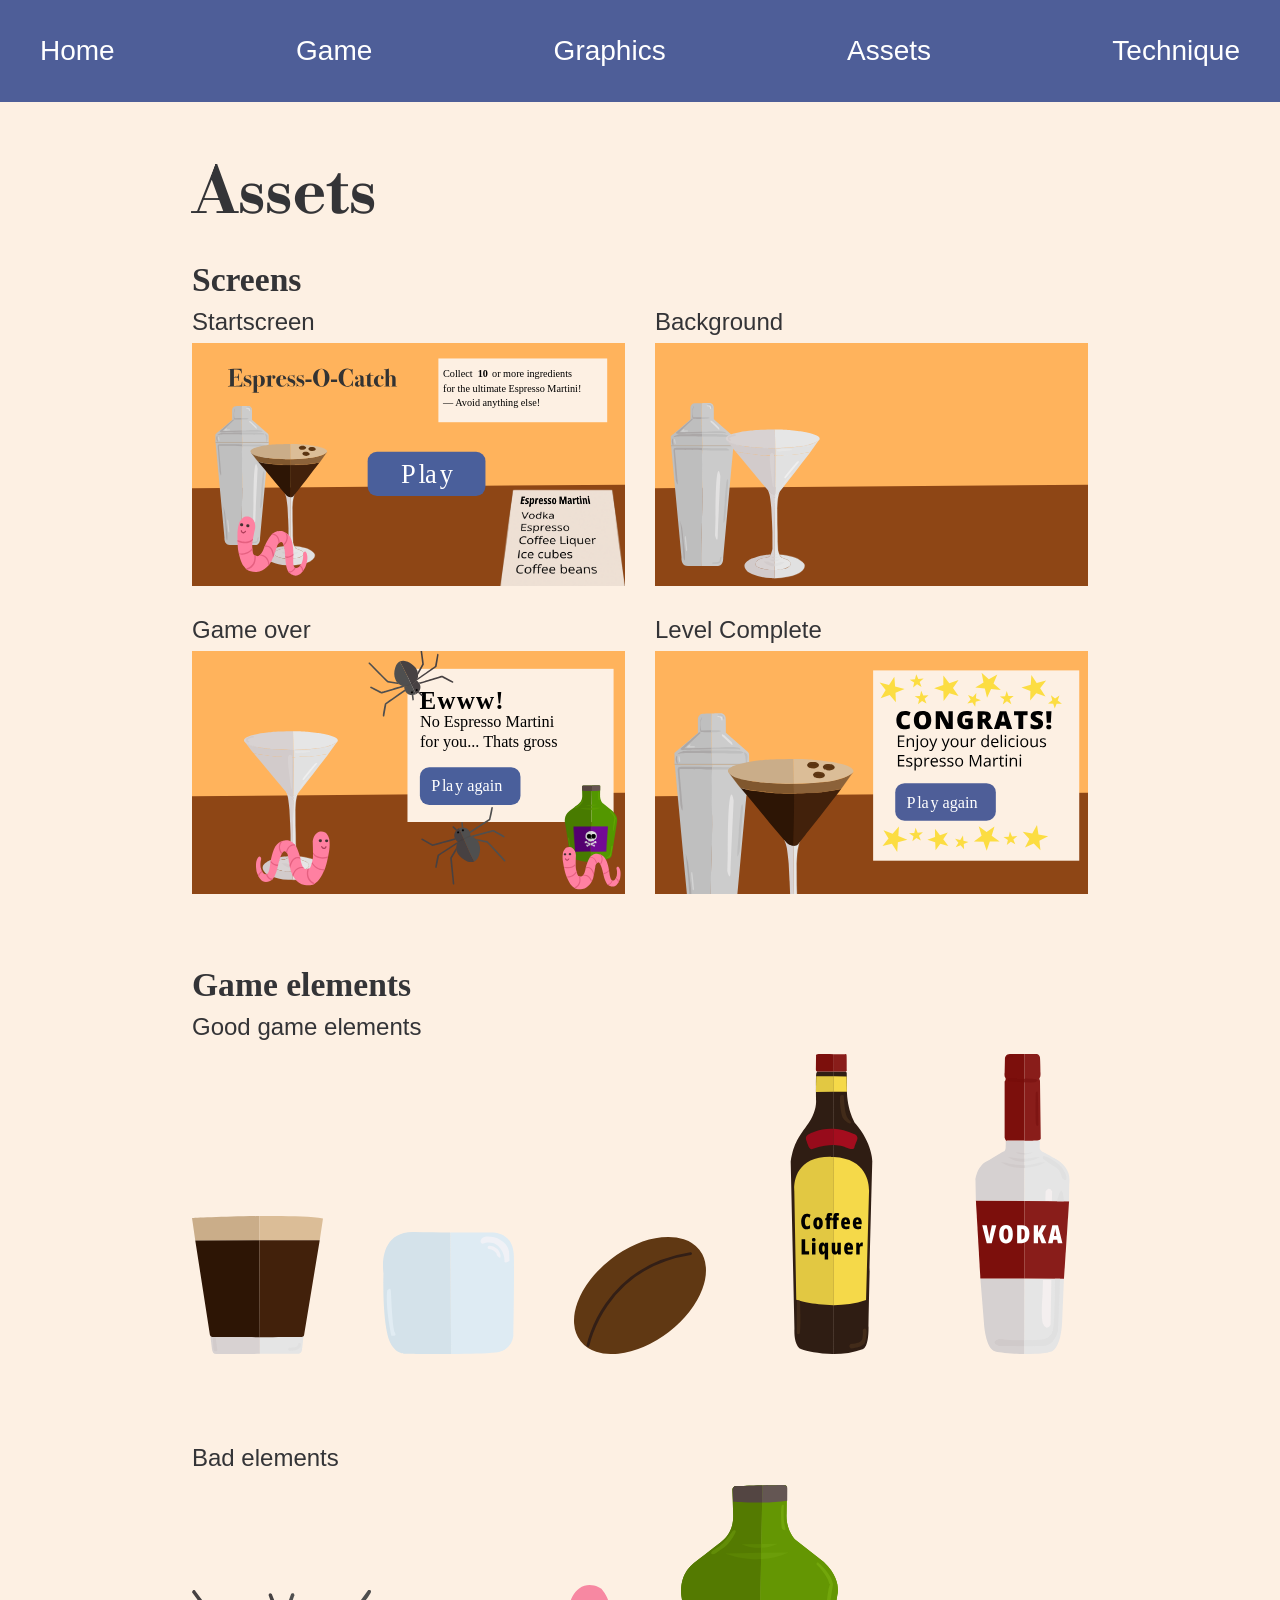
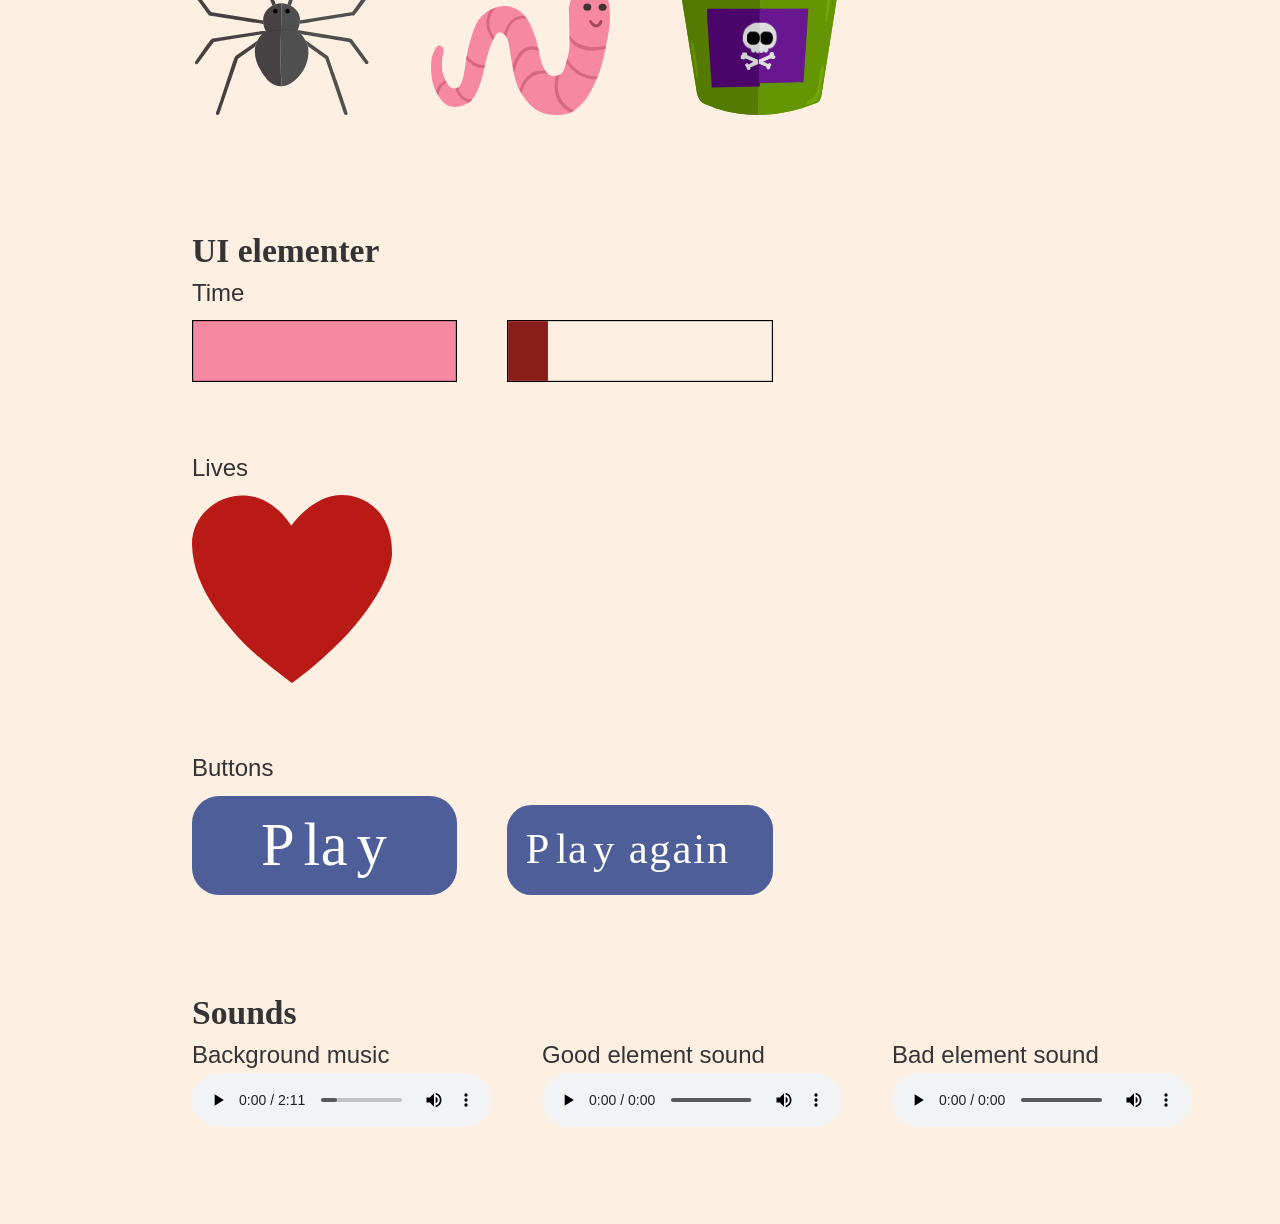
==== commit bbc6da93: "finished" ====
--- a/assets.html
+++ b/assets.html
@@ -24,6 +24,11 @@
           <li><a href="assets.html">Assets</a></li>
           <li><a href="teknik.html">Technique</a></li>
         </ul>
+        <div class="burger">
+          <div class="line"></div>
+          <div class="line"></div>
+          <div class="line"></div>
+        </div>
       </nav>
     </header>
     <main>
@@ -83,6 +88,21 @@
         </article>
       </div>
       <h2>Sounds</h2>
+      <article class="grid_1-1">
+        <div>
+          <h3>Background music</h3>
+          <audio src="lyde/baggrundsmusik.mp3" id="backgroundmusic" controls></audio>
+        </div>
+        <div>
+          <h3>Good element sound</h3>
+          <audio src="lyde/yay.mp3" id="yay_sound" controls></audio>
+        </div>
+        <div>
+          <h3>Bad element sound</h3>
+          <audio src="lyde/ew.mp3" id="bad_sound" controls></audio>
+        </div>
+      </article>
     </main>
+    <script src="js/burger.js"></script>
   </body>
 </html>
--- a/css/layout.css
+++ b/css/layout.css
@@ -42,18 +42,32 @@
     min-width: auto;
   }
 
-  .grid-1-1-1 {
-    display: grid;
-    grid-template-columns: 1fr 2fr;
-    gap: 20px;
-  }
-
   .grid_1-1 {
     display: grid;
     grid-template-columns: 1fr 1fr 1fr;
     gap: 50px;
     align-items: end;
     margin-bottom: 8%;
+  }
+
+  .inspiration {
+    display: grid;
+    grid-template-columns: 2fr 1fr;
+    gap: 70px;
+  }
+
+  .inspiration2 {
+    display: grid;
+    grid-template-columns: 2fr 1fr;
+    gap: 60px;
+    margin: 5% 0;
+  }
+
+  .grid_1-1-1 {
+    display: grid;
+    grid-template-columns: 1fr 1fr 1fr;
+    gap: 40px;
+    padding-bottom: 8%;
   }
 }
 
@@ -91,10 +105,21 @@
     display: grid;
     grid-template-columns: 1fr;
     gap: 50px;
-    margin-bottom: 15%;
+    padding-bottom: 15%;
   }
 
   .grid_1-1 img {
     max-width: 60%;
   }
+
+  .inspiration {
+    display: grid;
+    gap: 30px;
+  }
+
+  .grid_1-1-1 {
+    display: grid;
+    gap: 30px;
+    padding: 4% 0 10%;
+  }
 }
--- a/css/style.css
+++ b/css/style.css
@@ -39,6 +39,10 @@
 
 .screens {
   padding-bottom: 5%;
+}
+
+.moodboard {
+  margin: 2% 0 5%;
 }
 
 @media (min-width: 1000px) {
@@ -85,4 +89,9 @@
     width: 40%;
     margin-bottom: 8%;
   }
+
+  .inspiration img,
+  .inspiration2 img {
+    margin: 2% 0 7%;
+  }
 }
--- a/css/header.css
+++ b/css/header.css
@@ -11,12 +11,12 @@
 }
 
 header {
-  position: relative;
   background-color: #4e5e98;
-  padding: 25px 42px;
+  padding: 25px 30px;
 }
 
 .menu {
+  position: relative;
   display: flex;
   justify-content: space-between;
   align-items: center;
@@ -33,16 +33,110 @@
 .menu a:hover {
   text-decoration: underline;
 }
-
 main {
   background-color: #fdf0e3;
 }
 
-.playbutton {
-  position: absolute;
-  background-color: transparent;
+.menu {
+  display: flex;
+  list-style: none;
+  margin: 0;
+  font-family: open sans, sans-serif;
+  font-size: 28px;
+  background-color: #4e5e98;
+  gap: 40px;
+}
+
+.menu li {
+  margin-right: 20px;
+}
+
+.menu li:last-child {
+  margin-right: 0;
+}
+
+.menu a {
+  display: block;
+  padding: 10px;
+  color: white;
   text-decoration: none;
-  padding: 72px 192px;
-  top: 49.3%;
-  left: 8.1%;
 }
+
+.menu a:hover {
+  text-decoration: underline;
+}
+
+.burger {
+  width: 30px;
+  height: 20px;
+  cursor: pointer;
+}
+
+.burger .line {
+  width: 100%;
+  height: 2px;
+  background-color: white;
+  margin-bottom: 5px;
+  transition: 0.2s linear;
+}
+.burger {
+  display: none;
+}
+@media (max-width: 1000px) {
+  .menu {
+    display: none;
+  }
+  .burger {
+    display: block;
+  }
+  .burger.active .line:nth-child(1) {
+    transform: rotate(45deg) translate(5px, 5px);
+    transition: 0.2s linear;
+  }
+
+  .burger.active .line:nth-child(2) {
+    opacity: 0;
+    transition: 0.15s linear;
+  }
+
+  .burger.active .line:nth-child(3) {
+    transform: rotate(-45deg) translate(5px, -5px);
+    transition: 0.2s linear;
+  }
+
+  nav.active .menu {
+    display: block;
+    background-color: #4e5e98;
+    position: absolute;
+    top: 7%;
+    left: 0;
+    width: 100%;
+    z-index: 1;
+  }
+
+  nav.active .menu li {
+    margin: 10px 20px;
+  }
+
+  nav.active .menu a {
+    font-size: 24px;
+  }
+
+  .playbutton {
+    position: relative;
+    background-color: transparent;
+    text-decoration: none;
+    padding: 280px 150px;
+  }
+}
+
+@media (min-width: 1000px) {
+  .playbutton {
+    position: absolute;
+    background-color: transparent;
+    text-decoration: none;
+    padding: 72px 192px;
+    top: 49.3%;
+    left: 8.1%;
+  }
+}
